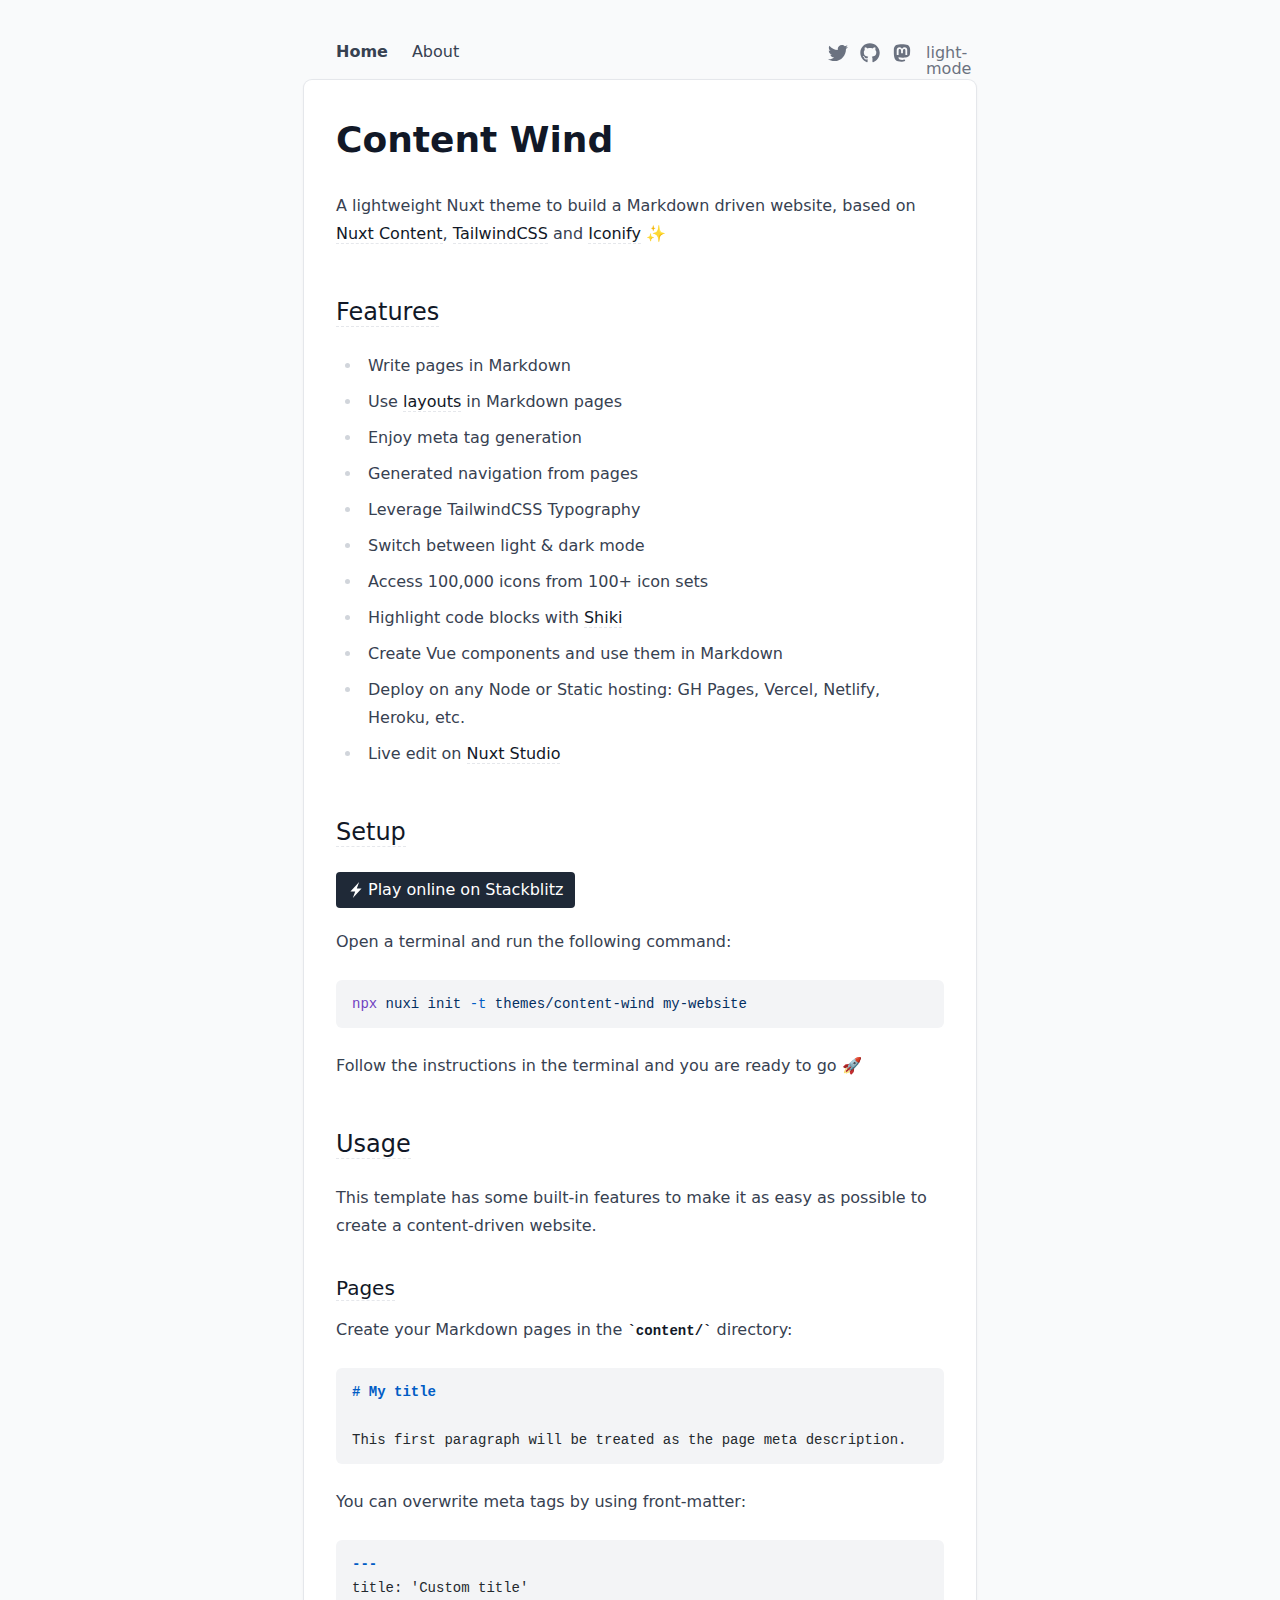
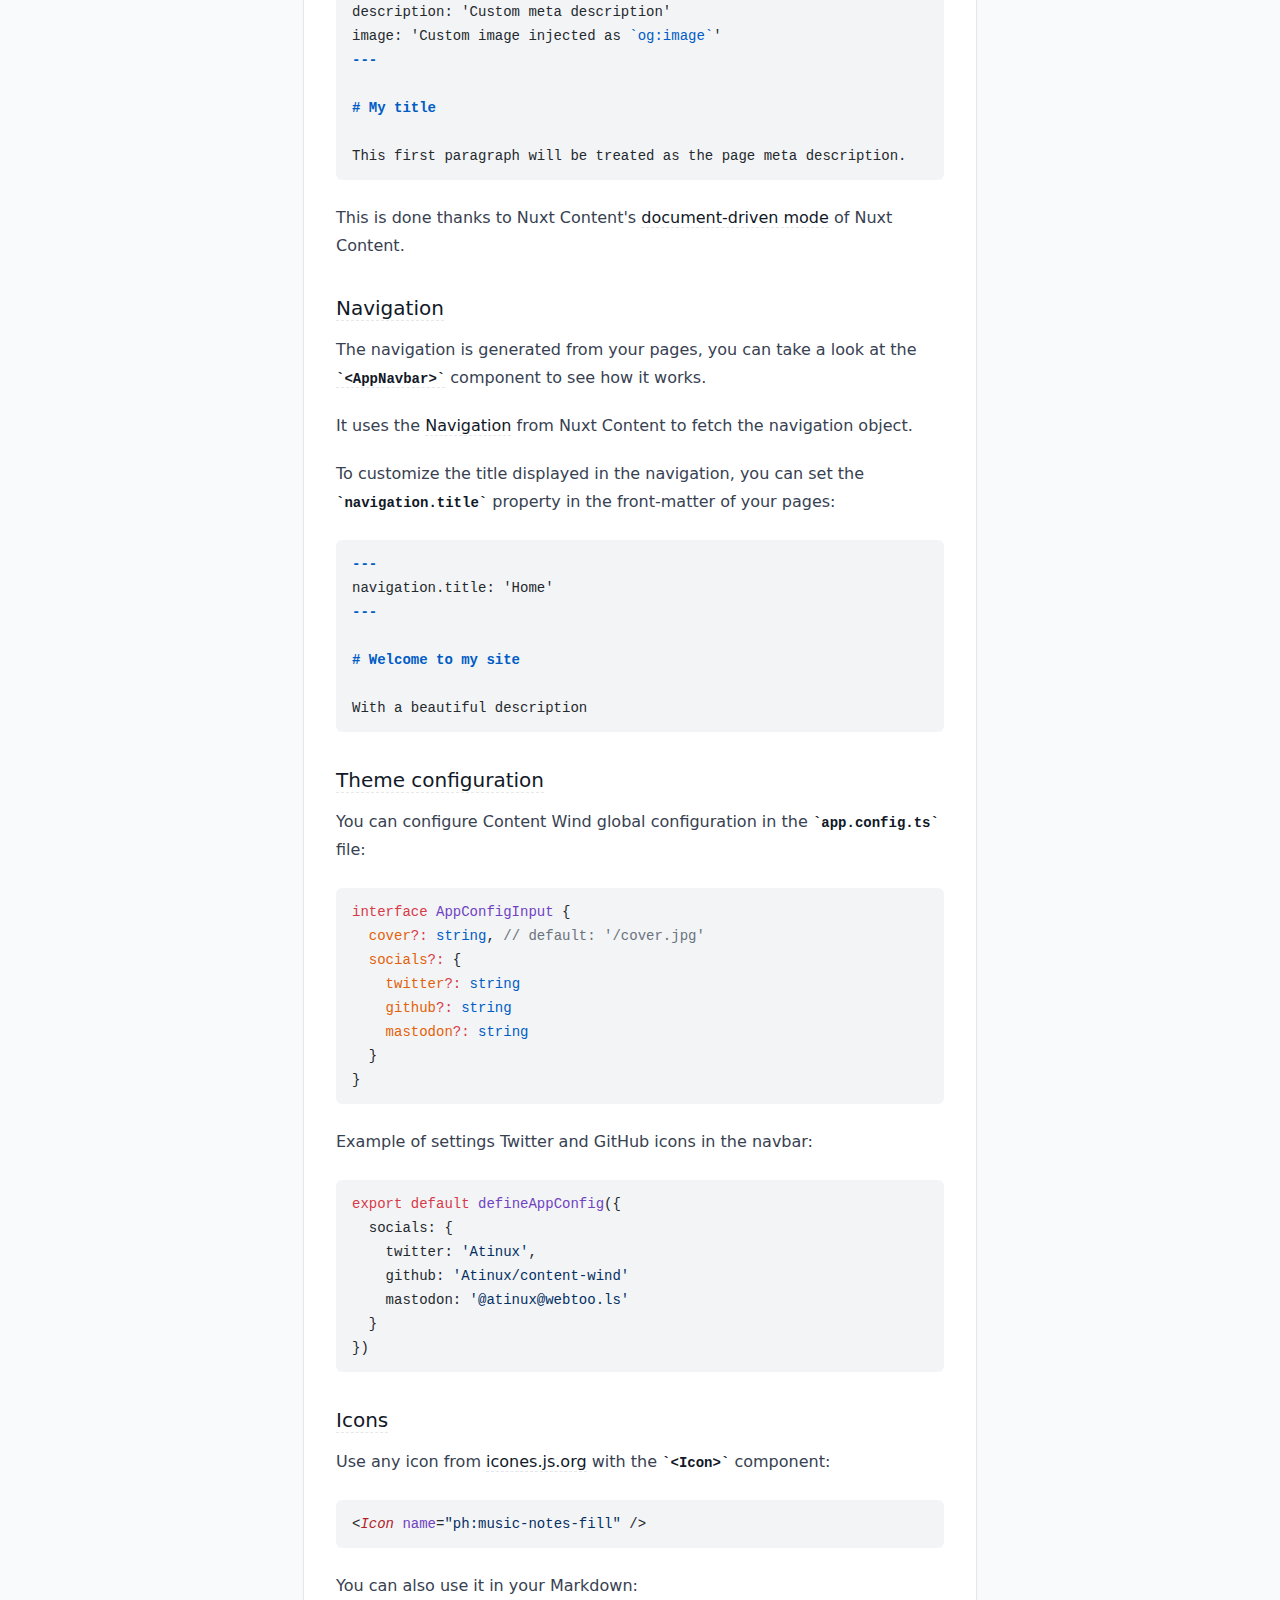
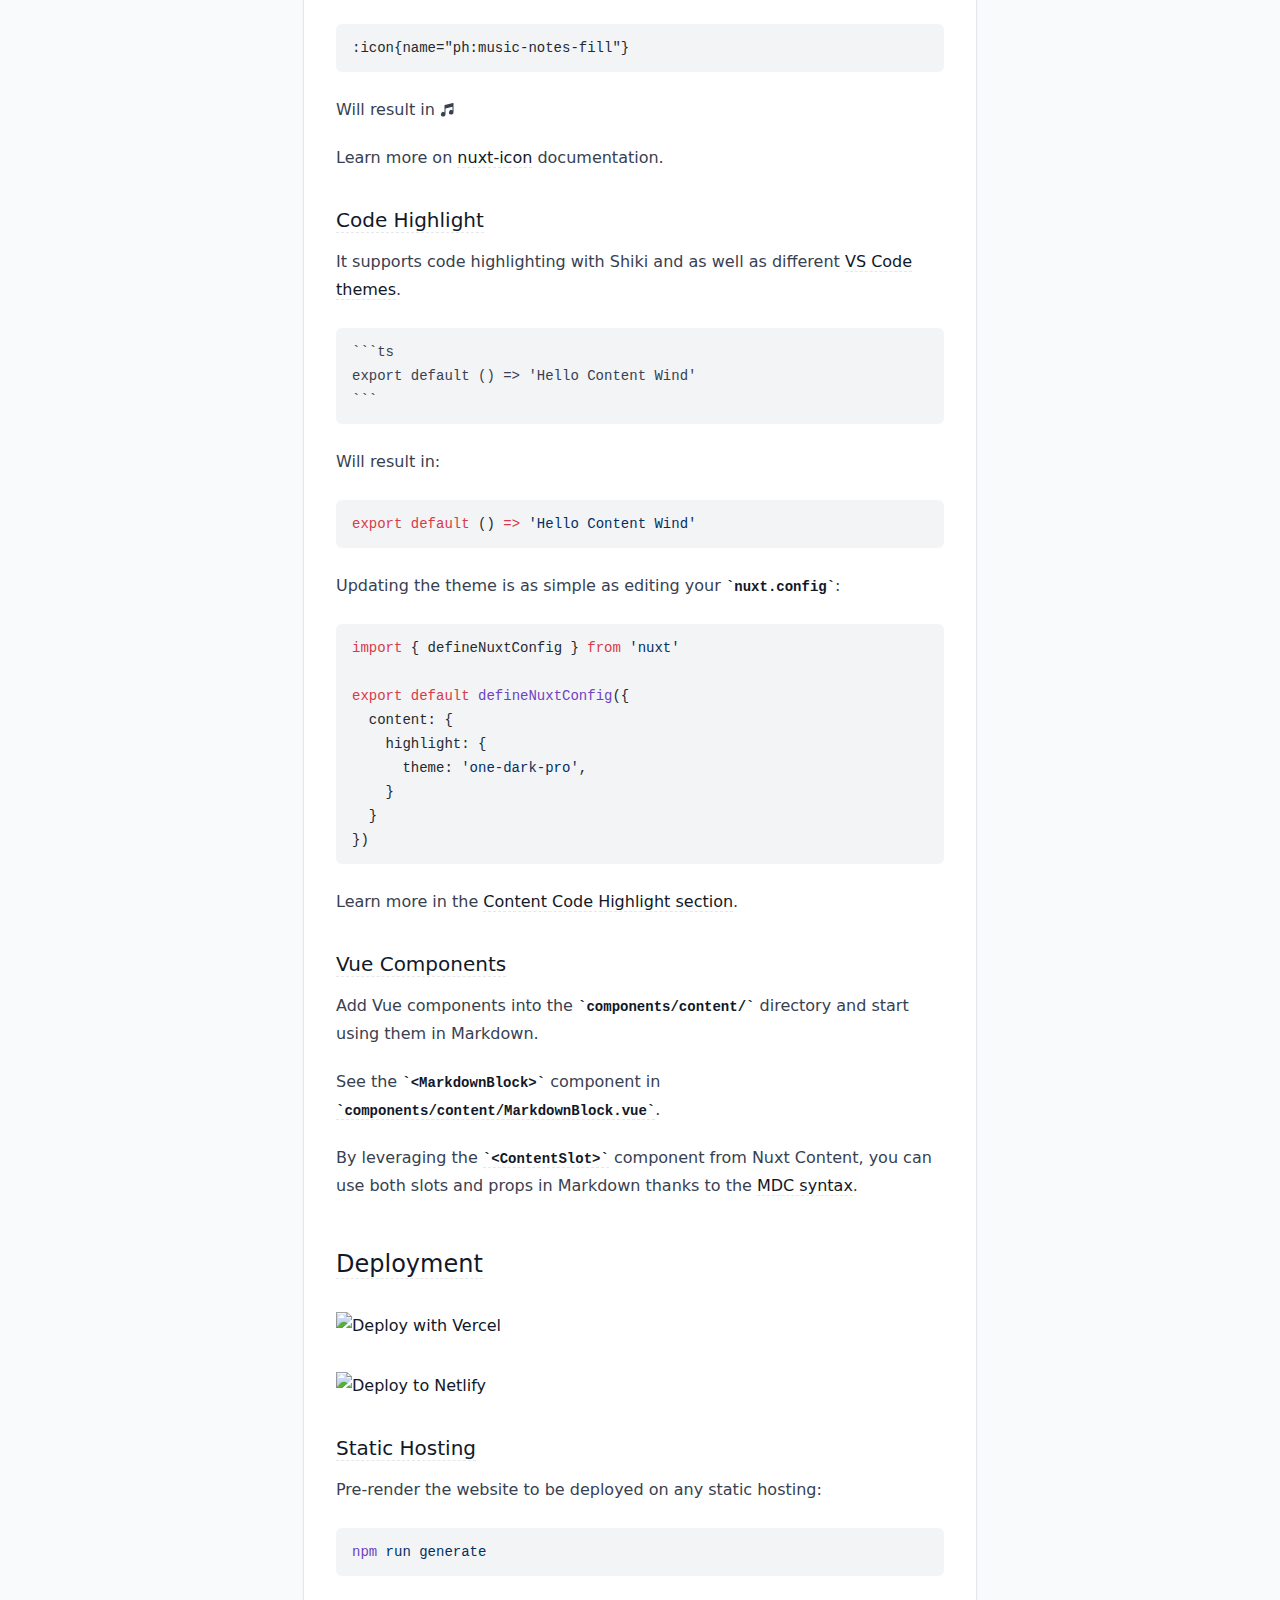
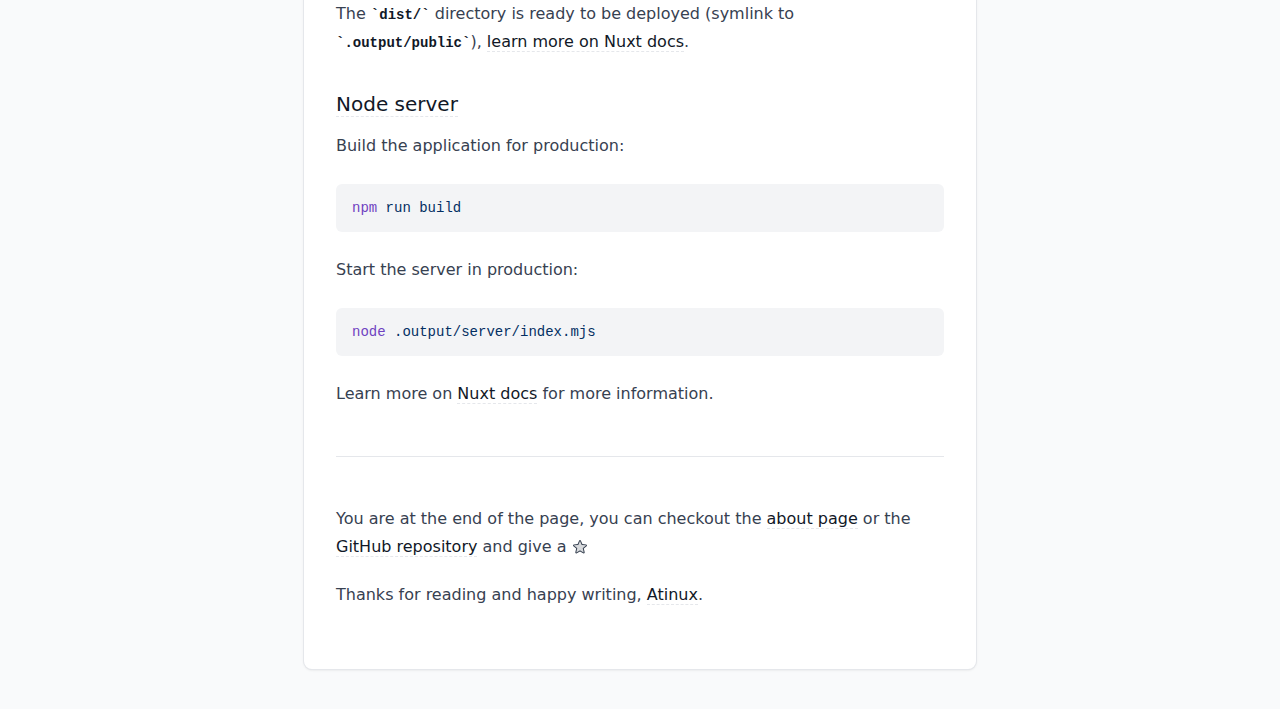
==== index.html @ 0396963d "Deploying to gh-pages from @ mdespeuilles/content-wind@97331163f8f59f15bde31a04d5a60c90ab863f67 🚀" ====
<!DOCTYPE html><html  lang="en" data-capo=""><head><meta charset="utf-8">
<meta name="viewport" content="width=device-width, initial-scale=1">
<title>Content Wind</title>
<style>*,::backdrop,:after,:before{--tw-border-spacing-x:0;--tw-border-spacing-y:0;--tw-translate-x:0;--tw-translate-y:0;--tw-rotate:0;--tw-skew-x:0;--tw-skew-y:0;--tw-scale-x:1;--tw-scale-y:1;--tw-pan-x: ;--tw-pan-y: ;--tw-pinch-zoom: ;--tw-scroll-snap-strictness:proximity;--tw-gradient-from-position: ;--tw-gradient-via-position: ;--tw-gradient-to-position: ;--tw-ordinal: ;--tw-slashed-zero: ;--tw-numeric-figure: ;--tw-numeric-spacing: ;--tw-numeric-fraction: ;--tw-ring-inset: ;--tw-ring-offset-width:0px;--tw-ring-offset-color:#fff;--tw-ring-color:#3b82f680;--tw-ring-offset-shadow:0 0 #0000;--tw-ring-shadow:0 0 #0000;--tw-shadow:0 0 #0000;--tw-shadow-colored:0 0 #0000;--tw-blur: ;--tw-brightness: ;--tw-contrast: ;--tw-grayscale: ;--tw-hue-rotate: ;--tw-invert: ;--tw-saturate: ;--tw-sepia: ;--tw-drop-shadow: ;--tw-backdrop-blur: ;--tw-backdrop-brightness: ;--tw-backdrop-contrast: ;--tw-backdrop-grayscale: ;--tw-backdrop-hue-rotate: ;--tw-backdrop-invert: ;--tw-backdrop-opacity: ;--tw-backdrop-saturate: ;--tw-backdrop-sepia: ;--tw-contain-size: ;--tw-contain-layout: ;--tw-contain-paint: ;--tw-contain-style: }/*! tailwindcss v3.4.13 | MIT License | https://tailwindcss.com*/*,:after,:before{border:0 solid #e5e7eb;box-sizing:border-box}:after,:before{--tw-content:""}:host,html{line-height:1.5;-webkit-text-size-adjust:100%;font-family:ui-sans-serif,system-ui,sans-serif,Apple Color Emoji,Segoe UI Emoji,Segoe UI Symbol,Noto Color Emoji;font-feature-settings:normal;font-variation-settings:normal;tab-size:4;-webkit-tap-highlight-color:transparent}body{line-height:inherit;margin:0}hr{border-top-width:1px;color:inherit;height:0}abbr:where([title]){-webkit-text-decoration:underline dotted;text-decoration:underline dotted}h1,h2,h3,h4,h5,h6{font-size:inherit;font-weight:inherit}a{color:inherit;text-decoration:inherit}b,strong{font-weight:bolder}code,kbd,pre,samp{font-family:ui-monospace,SFMono-Regular,Menlo,Monaco,Consolas,Liberation Mono,Courier New,monospace;font-feature-settings:normal;font-size:1em;font-variation-settings:normal}small{font-size:80%}sub,sup{font-size:75%;line-height:0;position:relative;vertical-align:initial}sub{bottom:-.25em}sup{top:-.5em}table{border-collapse:collapse;border-color:inherit;text-indent:0}button,input,optgroup,select,textarea{color:inherit;font-family:inherit;font-feature-settings:inherit;font-size:100%;font-variation-settings:inherit;font-weight:inherit;letter-spacing:inherit;line-height:inherit;margin:0;padding:0}button,select{text-transform:none}button,input:where([type=button]),input:where([type=reset]),input:where([type=submit]){-webkit-appearance:button;background-color:initial;background-image:none}:-moz-focusring{outline:auto}:-moz-ui-invalid{box-shadow:none}progress{vertical-align:initial}::-webkit-inner-spin-button,::-webkit-outer-spin-button{height:auto}[type=search]{-webkit-appearance:textfield;outline-offset:-2px}::-webkit-search-decoration{-webkit-appearance:none}::-webkit-file-upload-button{-webkit-appearance:button;font:inherit}summary{display:list-item}blockquote,dd,dl,figure,h1,h2,h3,h4,h5,h6,hr,p,pre{margin:0}fieldset{margin:0}fieldset,legend{padding:0}menu,ol,ul{list-style:none;margin:0;padding:0}dialog{padding:0}textarea{resize:vertical}input::placeholder,textarea::placeholder{color:#9ca3af;opacity:1}[role=button],button{cursor:pointer}:disabled{cursor:default}audio,canvas,embed,iframe,img,object,svg,video{display:block;vertical-align:middle}img,video{height:auto;max-width:100%}[hidden]{display:none}.prose{color:var(--tw-prose-body);max-width:65ch}.prose :where(p):not(:where([class~=not-prose],[class~=not-prose] *)){margin-bottom:1.25em;margin-top:1.25em}.prose :where([class~=lead]):not(:where([class~=not-prose],[class~=not-prose] *)){color:var(--tw-prose-lead);font-size:1.25em;line-height:1.6;margin-bottom:1.2em;margin-top:1.2em}.prose :where(a):not(:where([class~=not-prose],[class~=not-prose] *)){color:var(--tw-prose-links);font-weight:500;text-decoration:underline}.prose :where(strong):not(:where([class~=not-prose],[class~=not-prose] *)){color:var(--tw-prose-bold);font-weight:600}.prose :where(a strong):not(:where([class~=not-prose],[class~=not-prose] *)){color:inherit}.prose :where(blockquote strong):not(:where([class~=not-prose],[class~=not-prose] *)){color:inherit}.prose :where(thead th strong):not(:where([class~=not-prose],[class~=not-prose] *)){color:inherit}.prose :where(ol):not(:where([class~=not-prose],[class~=not-prose] *)){list-style-type:decimal;margin-bottom:1.25em;margin-top:1.25em;padding-inline-start:1.625em}.prose :where(ol[type=A]):not(:where([class~=not-prose],[class~=not-prose] *)){list-style-type:upper-alpha}.prose :where(ol[type=a]):not(:where([class~=not-prose],[class~=not-prose] *)){list-style-type:lower-alpha}.prose :where(ol[type=A s]):not(:where([class~=not-prose],[class~=not-prose] *)){list-style-type:upper-alpha}.prose :where(ol[type=a s]):not(:where([class~=not-prose],[class~=not-prose] *)){list-style-type:lower-alpha}.prose :where(ol[type=I]):not(:where([class~=not-prose],[class~=not-prose] *)){list-style-type:upper-roman}.prose :where(ol[type=i]):not(:where([class~=not-prose],[class~=not-prose] *)){list-style-type:lower-roman}.prose :where(ol[type=I s]):not(:where([class~=not-prose],[class~=not-prose] *)){list-style-type:upper-roman}.prose :where(ol[type=i s]):not(:where([class~=not-prose],[class~=not-prose] *)){list-style-type:lower-roman}.prose :where(ol[type="1"]):not(:where([class~=not-prose],[class~=not-prose] *)){list-style-type:decimal}.prose :where(ul):not(:where([class~=not-prose],[class~=not-prose] *)){list-style-type:disc;margin-bottom:1.25em;margin-top:1.25em;padding-inline-start:1.625em}.prose :where(ol>li):not(:where([class~=not-prose],[class~=not-prose] *))::marker{color:var(--tw-prose-counters);font-weight:400}.prose :where(ul>li):not(:where([class~=not-prose],[class~=not-prose] *))::marker{color:var(--tw-prose-bullets)}.prose :where(dt):not(:where([class~=not-prose],[class~=not-prose] *)){color:var(--tw-prose-headings);font-weight:600;margin-top:1.25em}.prose :where(hr):not(:where([class~=not-prose],[class~=not-prose] *)){border-color:var(--tw-prose-hr);border-top-width:1px;margin-bottom:3em;margin-top:3em}.prose :where(blockquote):not(:where([class~=not-prose],[class~=not-prose] *)){border-inline-start-color:var(--tw-prose-quote-borders);border-inline-start-width:.25rem;color:var(--tw-prose-quotes);font-style:italic;font-weight:500;margin-bottom:1.6em;margin-top:1.6em;padding-inline-start:1em;quotes:"\201C""\201D""\2018""\2019"}.prose :where(blockquote p:first-of-type):not(:where([class~=not-prose],[class~=not-prose] *)):before{content:open-quote}.prose :where(blockquote p:last-of-type):not(:where([class~=not-prose],[class~=not-prose] *)):after{content:close-quote}.prose :where(h1):not(:where([class~=not-prose],[class~=not-prose] *)){color:var(--tw-prose-headings);font-size:2.25em;font-weight:800;line-height:1.1111111;margin-bottom:.8888889em;margin-top:0}.prose :where(h1 strong):not(:where([class~=not-prose],[class~=not-prose] *)){color:inherit;font-weight:900}.prose :where(h2):not(:where([class~=not-prose],[class~=not-prose] *)){color:var(--tw-prose-headings);font-size:1.5em;font-weight:700;line-height:1.3333333;margin-bottom:1em;margin-top:2em}.prose :where(h2 strong):not(:where([class~=not-prose],[class~=not-prose] *)){color:inherit;font-weight:800}.prose :where(h3):not(:where([class~=not-prose],[class~=not-prose] *)){color:var(--tw-prose-headings);font-size:1.25em;font-weight:600;line-height:1.6;margin-bottom:.6em;margin-top:1.6em}.prose :where(h3 strong):not(:where([class~=not-prose],[class~=not-prose] *)){color:inherit;font-weight:700}.prose :where(h4):not(:where([class~=not-prose],[class~=not-prose] *)){color:var(--tw-prose-headings);font-weight:600;line-height:1.5;margin-bottom:.5em;margin-top:1.5em}.prose :where(h4 strong):not(:where([class~=not-prose],[class~=not-prose] *)){color:inherit;font-weight:700}.prose :where(img):not(:where([class~=not-prose],[class~=not-prose] *)){margin-bottom:2em;margin-top:2em}.prose :where(picture):not(:where([class~=not-prose],[class~=not-prose] *)){display:block;margin-bottom:2em;margin-top:2em}.prose :where(video):not(:where([class~=not-prose],[class~=not-prose] *)){margin-bottom:2em;margin-top:2em}.prose :where(kbd):not(:where([class~=not-prose],[class~=not-prose] *)){border-radius:.3125rem;box-shadow:0 0 0 1px rgb(var(--tw-prose-kbd-shadows)/10%),0 3px 0 rgb(var(--tw-prose-kbd-shadows)/10%);color:var(--tw-prose-kbd);font-family:inherit;font-size:.875em;font-weight:500;padding-inline-end:.375em;padding-bottom:.1875em;padding-top:.1875em;padding-inline-start:.375em}.prose :where(code):not(:where([class~=not-prose],[class~=not-prose] *)){color:var(--tw-prose-code);font-size:.875em;font-weight:600}.prose :where(code):not(:where([class~=not-prose],[class~=not-prose] *)):before{content:"`"}.prose :where(code):not(:where([class~=not-prose],[class~=not-prose] *)):after{content:"`"}.prose :where(a code):not(:where([class~=not-prose],[class~=not-prose] *)){color:inherit}.prose :where(h1 code):not(:where([class~=not-prose],[class~=not-prose] *)){color:inherit}.prose :where(h2 code):not(:where([class~=not-prose],[class~=not-prose] *)){color:inherit;font-size:.875em}.prose :where(h3 code):not(:where([class~=not-prose],[class~=not-prose] *)){color:inherit;font-size:.9em}.prose :where(h4 code):not(:where([class~=not-prose],[class~=not-prose] *)){color:inherit}.prose :where(blockquote code):not(:where([class~=not-prose],[class~=not-prose] *)){color:inherit}.prose :where(thead th code):not(:where([class~=not-prose],[class~=not-prose] *)){color:inherit}.prose :where(pre):not(:where([class~=not-prose],[class~=not-prose] *)){background-color:var(--tw-prose-pre-bg);border-radius:.375rem;color:var(--tw-prose-pre-code);font-size:.875em;font-weight:400;line-height:1.7142857;margin-bottom:1.7142857em;margin-top:1.7142857em;overflow-x:auto;padding-inline-end:1.1428571em;padding-bottom:.8571429em;padding-top:.8571429em;padding-inline-start:1.1428571em}.prose :where(pre code):not(:where([class~=not-prose],[class~=not-prose] *)){background-color:initial;border-radius:0;border-width:0;color:inherit;font-family:inherit;font-size:inherit;font-weight:inherit;line-height:inherit;padding:0}.prose :where(pre code):not(:where([class~=not-prose],[class~=not-prose] *)):before{content:none}.prose :where(pre code):not(:where([class~=not-prose],[class~=not-prose] *)):after{content:none}.prose :where(table):not(:where([class~=not-prose],[class~=not-prose] *)){font-size:.875em;line-height:1.7142857;margin-bottom:2em;margin-top:2em;table-layout:auto;width:100%}.prose :where(thead):not(:where([class~=not-prose],[class~=not-prose] *)){border-bottom-color:var(--tw-prose-th-borders);border-bottom-width:1px}.prose :where(thead th):not(:where([class~=not-prose],[class~=not-prose] *)){color:var(--tw-prose-headings);font-weight:600;padding-inline-end:.5714286em;padding-bottom:.5714286em;padding-inline-start:.5714286em;vertical-align:bottom}.prose :where(tbody tr):not(:where([class~=not-prose],[class~=not-prose] *)){border-bottom-color:var(--tw-prose-td-borders);border-bottom-width:1px}.prose :where(tbody tr:last-child):not(:where([class~=not-prose],[class~=not-prose] *)){border-bottom-width:0}.prose :where(tbody td):not(:where([class~=not-prose],[class~=not-prose] *)){vertical-align:initial}.prose :where(tfoot):not(:where([class~=not-prose],[class~=not-prose] *)){border-top-color:var(--tw-prose-th-borders);border-top-width:1px}.prose :where(tfoot td):not(:where([class~=not-prose],[class~=not-prose] *)){vertical-align:top}.prose :where(th,td):not(:where([class~=not-prose],[class~=not-prose] *)){text-align:start}.prose :where(figure>*):not(:where([class~=not-prose],[class~=not-prose] *)){margin-bottom:0;margin-top:0}.prose :where(figcaption):not(:where([class~=not-prose],[class~=not-prose] *)){color:var(--tw-prose-captions);font-size:.875em;line-height:1.4285714;margin-top:.8571429em}.prose{--tw-prose-body:#374151;--tw-prose-headings:#111827;--tw-prose-lead:#4b5563;--tw-prose-links:#111827;--tw-prose-bold:#111827;--tw-prose-counters:#6b7280;--tw-prose-bullets:#d1d5db;--tw-prose-hr:#e5e7eb;--tw-prose-quotes:#111827;--tw-prose-quote-borders:#e5e7eb;--tw-prose-captions:#6b7280;--tw-prose-kbd:#111827;--tw-prose-kbd-shadows:17 24 39;--tw-prose-code:#111827;--tw-prose-pre-code:#e5e7eb;--tw-prose-pre-bg:#1f2937;--tw-prose-th-borders:#d1d5db;--tw-prose-td-borders:#e5e7eb;--tw-prose-invert-body:#d1d5db;--tw-prose-invert-headings:#fff;--tw-prose-invert-lead:#9ca3af;--tw-prose-invert-links:#fff;--tw-prose-invert-bold:#fff;--tw-prose-invert-counters:#9ca3af;--tw-prose-invert-bullets:#4b5563;--tw-prose-invert-hr:#374151;--tw-prose-invert-quotes:#f3f4f6;--tw-prose-invert-quote-borders:#374151;--tw-prose-invert-captions:#9ca3af;--tw-prose-invert-kbd:#fff;--tw-prose-invert-kbd-shadows:255 255 255;--tw-prose-invert-code:#fff;--tw-prose-invert-pre-code:#d1d5db;--tw-prose-invert-pre-bg:#00000080;--tw-prose-invert-th-borders:#4b5563;--tw-prose-invert-td-borders:#374151;font-size:1rem;line-height:1.75}.prose :where(picture>img):not(:where([class~=not-prose],[class~=not-prose] *)){margin-bottom:0;margin-top:0}.prose :where(li):not(:where([class~=not-prose],[class~=not-prose] *)){margin-bottom:.5em;margin-top:.5em}.prose :where(ol>li):not(:where([class~=not-prose],[class~=not-prose] *)){padding-inline-start:.375em}.prose :where(ul>li):not(:where([class~=not-prose],[class~=not-prose] *)){padding-inline-start:.375em}.prose :where(.prose>ul>li p):not(:where([class~=not-prose],[class~=not-prose] *)){margin-bottom:.75em;margin-top:.75em}.prose :where(.prose>ul>li>p:first-child):not(:where([class~=not-prose],[class~=not-prose] *)){margin-top:1.25em}.prose :where(.prose>ul>li>p:last-child):not(:where([class~=not-prose],[class~=not-prose] *)){margin-bottom:1.25em}.prose :where(.prose>ol>li>p:first-child):not(:where([class~=not-prose],[class~=not-prose] *)){margin-top:1.25em}.prose :where(.prose>ol>li>p:last-child):not(:where([class~=not-prose],[class~=not-prose] *)){margin-bottom:1.25em}.prose :where(ul ul,ul ol,ol ul,ol ol):not(:where([class~=not-prose],[class~=not-prose] *)){margin-bottom:.75em;margin-top:.75em}.prose :where(dl):not(:where([class~=not-prose],[class~=not-prose] *)){margin-bottom:1.25em;margin-top:1.25em}.prose :where(dd):not(:where([class~=not-prose],[class~=not-prose] *)){margin-top:.5em;padding-inline-start:1.625em}.prose :where(hr+*):not(:where([class~=not-prose],[class~=not-prose] *)){margin-top:0}.prose :where(h2+*):not(:where([class~=not-prose],[class~=not-prose] *)){margin-top:0}.prose :where(h3+*):not(:where([class~=not-prose],[class~=not-prose] *)){margin-top:0}.prose :where(h4+*):not(:where([class~=not-prose],[class~=not-prose] *)){margin-top:0}.prose :where(thead th:first-child):not(:where([class~=not-prose],[class~=not-prose] *)){padding-inline-start:0}.prose :where(thead th:last-child):not(:where([class~=not-prose],[class~=not-prose] *)){padding-inline-end:0}.prose :where(tbody td,tfoot td):not(:where([class~=not-prose],[class~=not-prose] *)){padding-inline-end:.5714286em;padding-bottom:.5714286em;padding-top:.5714286em;padding-inline-start:.5714286em}.prose :where(tbody td:first-child,tfoot td:first-child):not(:where([class~=not-prose],[class~=not-prose] *)){padding-inline-start:0}.prose :where(tbody td:last-child,tfoot td:last-child):not(:where([class~=not-prose],[class~=not-prose] *)){padding-inline-end:0}.prose :where(figure):not(:where([class~=not-prose],[class~=not-prose] *)){margin-bottom:2em;margin-top:2em}.prose :where(.prose>:first-child):not(:where([class~=not-prose],[class~=not-prose] *)){margin-top:0}.prose :where(.prose>:last-child):not(:where([class~=not-prose],[class~=not-prose] *)){margin-bottom:0}.sr-only{height:1px;margin:-1px;overflow:hidden;padding:0;position:absolute;width:1px;clip:rect(0,0,0,0);border-width:0;white-space:nowrap}.static{position:static}.m-auto{margin:auto}.mx-auto{margin-left:auto;margin-right:auto}.mr-6{margin-right:1.5rem}.block{display:block}.inline-block{display:inline-block}.flex{display:flex}.inline-flex{display:inline-flex}.h-4{height:1rem}.h-5{height:1.25rem}.w-4{width:1rem}.w-5{width:1.25rem}.max-w-2xl{max-width:42rem}.max-w-full{max-width:100%}.max-w-none{max-width:none}.items-center{align-items:center}.justify-between{justify-content:space-between}.gap-1{gap:.25rem}.space-x-3>:not([hidden])~:not([hidden]){--tw-space-x-reverse:0;margin-left:calc(.75rem*(1 - var(--tw-space-x-reverse)));margin-right:calc(.75rem*var(--tw-space-x-reverse))}.overflow-x-auto{overflow-x:auto}.rounded{border-radius:.25rem}.bg-gray-50{--tw-bg-opacity:1;background-color:rgb(249 250 251/var(--tw-bg-opacity))}.bg-gray-800{--tw-bg-opacity:1;background-color:rgb(31 41 55/var(--tw-bg-opacity))}.bg-white{--tw-bg-opacity:1;background-color:rgb(255 255 255/var(--tw-bg-opacity))}.px-3{padding-left:.75rem;padding-right:.75rem}.px-4{padding-left:1rem;padding-right:1rem}.py-1{padding-bottom:.25rem;padding-top:.25rem}.py-10{padding-bottom:2.5rem;padding-top:2.5rem}.py-4{padding-bottom:1rem;padding-top:1rem}.text-2xl{font-size:1.5rem;line-height:2rem}.font-bold{font-weight:700}.text-black{--tw-text-opacity:1;color:rgb(0 0 0/var(--tw-text-opacity))}.text-gray-500{--tw-text-opacity:1;color:rgb(107 114 128/var(--tw-text-opacity))}.text-gray-700{--tw-text-opacity:1;color:rgb(55 65 81/var(--tw-text-opacity))}.text-white{--tw-text-opacity:1;color:rgb(255 255 255/var(--tw-text-opacity))}.no-underline{text-decoration-line:none}.ring-1{--tw-ring-offset-shadow:var(--tw-ring-inset) 0 0 0 var(--tw-ring-offset-width) var(--tw-ring-offset-color);--tw-ring-shadow:var(--tw-ring-inset) 0 0 0 calc(1px + var(--tw-ring-offset-width)) var(--tw-ring-color);box-shadow:var(--tw-ring-offset-shadow),var(--tw-ring-shadow),var(--tw-shadow,0 0 #0000)}.ring-gray-200{--tw-ring-opacity:1;--tw-ring-color:rgb(229 231 235/var(--tw-ring-opacity))}.transition{transition-duration:.15s;transition-property:color,background-color,border-color,text-decoration-color,fill,stroke,opacity,box-shadow,transform,filter,-webkit-backdrop-filter;transition-property:color,background-color,border-color,text-decoration-color,fill,stroke,opacity,box-shadow,transform,filter,backdrop-filter;transition-property:color,background-color,border-color,text-decoration-color,fill,stroke,opacity,box-shadow,transform,filter,backdrop-filter,-webkit-backdrop-filter;transition-timing-function:cubic-bezier(.4,0,.2,1)}.dark\:prose-invert:is(.dark *){--tw-prose-body:var(--tw-prose-invert-body);--tw-prose-headings:var(--tw-prose-invert-headings);--tw-prose-lead:var(--tw-prose-invert-lead);--tw-prose-links:var(--tw-prose-invert-links);--tw-prose-bold:var(--tw-prose-invert-bold);--tw-prose-counters:var(--tw-prose-invert-counters);--tw-prose-bullets:var(--tw-prose-invert-bullets);--tw-prose-hr:var(--tw-prose-invert-hr);--tw-prose-quotes:var(--tw-prose-invert-quotes);--tw-prose-quote-borders:var(--tw-prose-invert-quote-borders);--tw-prose-captions:var(--tw-prose-invert-captions);--tw-prose-kbd:var(--tw-prose-invert-kbd);--tw-prose-kbd-shadows:var(--tw-prose-invert-kbd-shadows);--tw-prose-code:var(--tw-prose-invert-code);--tw-prose-pre-code:var(--tw-prose-invert-pre-code);--tw-prose-pre-bg:var(--tw-prose-invert-pre-bg);--tw-prose-th-borders:var(--tw-prose-invert-th-borders);--tw-prose-td-borders:var(--tw-prose-invert-td-borders)}.hover\:text-gray-700:hover{--tw-text-opacity:1;color:rgb(55 65 81/var(--tw-text-opacity))}.prose-a\:border-b :is(:where(a):not(:where([class~=not-prose],[class~=not-prose] *))){border-bottom-width:1px}.prose-a\:border-dashed :is(:where(a):not(:where([class~=not-prose],[class~=not-prose] *))){border-style:dashed}.prose-a\:font-normal :is(:where(a):not(:where([class~=not-prose],[class~=not-prose] *))){font-weight:400}.prose-a\:no-underline :is(:where(a):not(:where([class~=not-prose],[class~=not-prose] *))){text-decoration-line:none}.hover\:prose-a\:border-solid :is(:where(a):not(:where([class~=not-prose],[class~=not-prose] *))):hover{border-style:solid}.hover\:prose-a\:border-primary-400 :is(:where(a):not(:where([class~=not-prose],[class~=not-prose] *))):hover{--tw-border-opacity:1;border-color:rgb(52 211 153/var(--tw-border-opacity))}.hover\:prose-a\:text-primary-400 :is(:where(a):not(:where([class~=not-prose],[class~=not-prose] *))):hover{--tw-text-opacity:1;color:rgb(52 211 153/var(--tw-text-opacity))}.prose-pre\:bg-gray-100 :is(:where(pre):not(:where([class~=not-prose],[class~=not-prose] *))){--tw-bg-opacity:1;background-color:rgb(243 244 246/var(--tw-bg-opacity))}.dark\:bg-gray-200:is(.dark *){--tw-bg-opacity:1;background-color:rgb(229 231 235/var(--tw-bg-opacity))}.dark\:bg-gray-800:is(.dark *){--tw-bg-opacity:1;background-color:rgb(31 41 55/var(--tw-bg-opacity))}.dark\:bg-gray-900:is(.dark *){--tw-bg-opacity:1;background-color:rgb(17 24 39/var(--tw-bg-opacity))}.dark\:text-gray-100:is(.dark *){--tw-text-opacity:1;color:rgb(243 244 246/var(--tw-text-opacity))}.dark\:text-gray-200:is(.dark *){--tw-text-opacity:1;color:rgb(229 231 235/var(--tw-text-opacity))}.dark\:text-gray-300:is(.dark *){--tw-text-opacity:1;color:rgb(209 213 219/var(--tw-text-opacity))}.dark\:text-gray-950:is(.dark *){--tw-text-opacity:1;color:rgb(3 7 18/var(--tw-text-opacity))}.dark\:ring-gray-700:is(.dark *){--tw-ring-opacity:1;--tw-ring-color:rgb(55 65 81/var(--tw-ring-opacity))}.dark\:hover\:text-gray-300:hover:is(.dark *){--tw-text-opacity:1;color:rgb(209 213 219/var(--tw-text-opacity))}.dark\:prose-pre\:bg-gray-900 :is(:where(pre):not(:where([class~=not-prose],[class~=not-prose] *))):is(.dark *){--tw-bg-opacity:1;background-color:rgb(17 24 39/var(--tw-bg-opacity))}@media (min-width:640px){.sm\:rounded{border-radius:.25rem}.sm\:rounded-lg{border-radius:.5rem}.sm\:px-8{padding-left:2rem;padding-right:2rem}.sm\:pb-10{padding-bottom:2.5rem}.sm\:pt-6{padding-top:1.5rem}.sm\:shadow{--tw-shadow:0 1px 3px 0 #0000001a,0 1px 2px -1px #0000001a;--tw-shadow-colored:0 1px 3px 0 var(--tw-shadow-color),0 1px 2px -1px var(--tw-shadow-color);box-shadow:var(--tw-ring-offset-shadow,0 0 #0000),var(--tw-ring-shadow,0 0 #0000),var(--tw-shadow)}}</style>
<style>.icon[data-v-ae8a6df1]{display:inline-block;vertical-align:middle}</style>
<style>body{--tw-bg-opacity:1;background-color:rgb(249 250 251/var(--tw-bg-opacity));--tw-text-opacity:1;color:rgb(0 0 0/var(--tw-text-opacity))}body:is(.dark *){--tw-bg-opacity:1;background-color:rgb(17 24 39/var(--tw-bg-opacity));--tw-text-opacity:1;color:rgb(255 255 255/var(--tw-text-opacity))}</style>
<style>pre code .line{display:block;min-height:1rem}</style>
<link rel="stylesheet" href="/_nuxt/entry.qt9uJBWZ.css">
<link rel="stylesheet" href="/_nuxt/ProsePre.CchFRBtv.css">
<link rel="preload" as="fetch" crossorigin="anonymous" href="/_payload.json?b69aafcd-5cda-43db-8b2d-f9977aa5bf06">
<link rel="modulepreload" as="script" crossorigin href="/_nuxt/CfnA1jbi.js">
<link rel="modulepreload" as="script" crossorigin href="/_nuxt/jNJah_M2.js">
<link rel="modulepreload" as="script" crossorigin href="/_nuxt/DJH2ahEj.js">
<link rel="modulepreload" as="script" crossorigin href="/_nuxt/C7JY1ypQ.js">
<link rel="modulepreload" as="script" crossorigin href="/_nuxt/BnaILxBE.js">
<link rel="modulepreload" as="script" crossorigin href="/_nuxt/Dnd51l0P.js">
<link rel="modulepreload" as="script" crossorigin href="/_nuxt/BgVbxZKN.js">
<link rel="modulepreload" as="script" crossorigin href="/_nuxt/DvZijX5Z.js">
<link rel="modulepreload" as="script" crossorigin href="/_nuxt/BQQwkIA0.js">
<link rel="modulepreload" as="script" crossorigin href="/_nuxt/CQ5DhTZP.js">
<link rel="modulepreload" as="script" crossorigin href="/_nuxt/16aL3sOz.js">
<link rel="modulepreload" as="script" crossorigin href="/_nuxt/BU5d-OL9.js">
<link rel="modulepreload" as="script" crossorigin href="/_nuxt/CDUYUaHj.js">
<link rel="modulepreload" as="script" crossorigin href="/_nuxt/Bj21E2DC.js">
<link rel="modulepreload" as="script" crossorigin href="/_nuxt/DlhYNOv6.js">
<link rel="modulepreload" as="script" crossorigin href="/_nuxt/BSlN7Sqq.js">
<link rel="modulepreload" as="script" crossorigin href="/_nuxt/BBttd0QP.js">
<link rel="modulepreload" as="script" crossorigin href="/_nuxt/Dmf47CZt.js">
<link rel="modulepreload" as="script" crossorigin href="/_nuxt/fd9xvAl-.js">
<link rel="modulepreload" as="script" crossorigin href="/_nuxt/CIQypT2h.js">
<link rel="modulepreload" as="script" crossorigin href="/_nuxt/B0wDJLnl.js">
<link rel="modulepreload" as="script" crossorigin href="/_nuxt/CLJsdtcQ.js">
<link rel="modulepreload" as="script" crossorigin href="/_nuxt/BPHzJOrx.js">
<link rel="modulepreload" as="script" crossorigin href="/_nuxt/CahgBvFw.js">
<link rel="modulepreload" as="script" crossorigin href="/_nuxt/aXoPBwbm.js">
<link rel="modulepreload" as="script" crossorigin href="/_nuxt/DHnGLq6h.js">
<link rel="prefetch" as="script" crossorigin href="/_nuxt/CruhXoCt.js">
<link rel="prefetch" as="script" crossorigin href="/_nuxt/D-I8Jrj7.js">
<link rel="prefetch" as="style" crossorigin href="/_nuxt/useStudio.Cv9UTnZa.css">
<link rel="prefetch" as="script" crossorigin href="/_nuxt/DNeA7ULY.js">
<link rel="prefetch" as="script" crossorigin href="/_nuxt/qEkRAQXa.js">
<link rel="prefetch" as="script" crossorigin href="/_nuxt/Bk8YLrDI.js">
<meta content="/cover.jpg" property="og:image">
<meta name="twitter:card" content="summary_large_image">
<meta property="og:title" content="Content Wind">
<meta name="description" content="A lightweight Nuxt theme to build a Markdown driven website, based on Nuxt Content, TailwindCSS and Iconify ✨">
<meta property="og:description" content="A lightweight Nuxt theme to build a Markdown driven website, based on Nuxt Content, TailwindCSS and Iconify ✨">
<script type="module" src="/_nuxt/CfnA1jbi.js" crossorigin></script><script>"use strict";(()=>{const t=window,e=document.documentElement,c=["dark","light"],n=getStorageValue("localStorage","nuxt-color-mode")||"system";let i=n==="system"?u():n;const r=e.getAttribute("data-color-mode-forced");r&&(i=r),l(i),t["__NUXT_COLOR_MODE__"]={preference:n,value:i,getColorScheme:u,addColorScheme:l,removeColorScheme:d};function l(o){const s=""+o+"",a="";e.classList?e.classList.add(s):e.className+=" "+s,a&&e.setAttribute("data-"+a,o)}function d(o){const s=""+o+"",a="";e.classList?e.classList.remove(s):e.className=e.className.replace(new RegExp(s,"g"),""),a&&e.removeAttribute("data-"+a)}function f(o){return t.matchMedia("(prefers-color-scheme"+o+")")}function u(){if(t.matchMedia&&f("").media!=="not all"){for(const o of c)if(f(":"+o).matches)return o}return"light"}})();function getStorageValue(t,e){switch(t){case"localStorage":return window.localStorage.getItem(e);case"sessionStorage":return window.sessionStorage.getItem(e);case"cookie":return getCookie(e);default:return null}}function getCookie(t){const c=("; "+window.document.cookie).split("; "+t+"=");if(c.length===2)return c.pop()?.split(";").shift()}</script></head><body><div id="__nuxt"><div class="sm:pt-6 sm:pb-10"><!----><!----><!----><div class="nuxt-loading-indicator" style="position:fixed;top:0;right:0;left:0;pointer-events:none;width:auto;height:3px;opacity:0;background:repeating-linear-gradient(to right,#00dc82 0%,#34cdfe 50%,#0047e1 100%);background-size:Infinity% auto;transform:scaleX(0%);transform-origin:left;transition:transform 0.1s, height 0.4s, opacity 0.4s;z-index:999999;"></div><div class="flex justify-between max-w-2xl px-4 py-4 mx-auto sm:px-8"><div class="text-gray-700 dark:text-gray-200"><!--[--><a aria-current="page" href="/" class="font-bold router-link-exact-active mr-6">Home</a><a href="/about" class="mr-6">About</a><!--]--></div><div class="space-x-3 transition text-gray-500"><a href="https://twitter.com/Atinux" title="Twitter" class="dark:text-gray-100 hover:text-gray-700 dark:hover:text-gray-300"><svg xmlns="http://www.w3.org/2000/svg" xmlns:xlink="http://www.w3.org/1999/xlink" aria-hidden="true" role="img" class="icon w-5 h-5" style="" width="1em" height="1em" viewBox="0 0 512 512" data-v-ae8a6df1><path fill="currentColor" d="M459.37 151.716c.325 4.548.325 9.097.325 13.645c0 138.72-105.583 298.558-298.558 298.558c-59.452 0-114.68-17.219-161.137-47.106c8.447.974 16.568 1.299 25.34 1.299c49.055 0 94.213-16.568 130.274-44.832c-46.132-.975-84.792-31.188-98.112-72.772c6.498.974 12.995 1.624 19.818 1.624c9.421 0 18.843-1.3 27.614-3.573c-48.081-9.747-84.143-51.98-84.143-102.985v-1.299c13.969 7.797 30.214 12.67 47.431 13.319c-28.264-18.843-46.781-51.005-46.781-87.391c0-19.492 5.197-37.36 14.294-52.954c51.655 63.675 129.3 105.258 216.365 109.807c-1.624-7.797-2.599-15.918-2.599-24.04c0-57.828 46.782-104.934 104.934-104.934c30.213 0 57.502 12.67 76.67 33.137c23.715-4.548 46.456-13.32 66.599-25.34c-7.798 24.366-24.366 44.833-46.132 57.827c21.117-2.273 41.584-8.122 60.426-16.243c-14.292 20.791-32.161 39.308-52.628 54.253"/></svg></a><a href="https://github.com/Atinux/content-wind" title="GitHub" class="dark:text-gray-100 hover:text-gray-700 dark:hover:text-gray-300"><svg xmlns="http://www.w3.org/2000/svg" xmlns:xlink="http://www.w3.org/1999/xlink" aria-hidden="true" role="img" class="icon w-5 h-5" style="" width="1em" height="1em" viewBox="0 0 496 512" data-v-ae8a6df1><path fill="currentColor" d="M165.9 397.4c0 2-2.3 3.6-5.2 3.6c-3.3.3-5.6-1.3-5.6-3.6c0-2 2.3-3.6 5.2-3.6c3-.3 5.6 1.3 5.6 3.6m-31.1-4.5c-.7 2 1.3 4.3 4.3 4.9c2.6 1 5.6 0 6.2-2s-1.3-4.3-4.3-5.2c-2.6-.7-5.5.3-6.2 2.3m44.2-1.7c-2.9.7-4.9 2.6-4.6 4.9c.3 2 2.9 3.3 5.9 2.6c2.9-.7 4.9-2.6 4.6-4.6c-.3-1.9-3-3.2-5.9-2.9M244.8 8C106.1 8 0 113.3 0 252c0 110.9 69.8 205.8 169.5 239.2c12.8 2.3 17.3-5.6 17.3-12.1c0-6.2-.3-40.4-.3-61.4c0 0-70 15-84.7-29.8c0 0-11.4-29.1-27.8-36.6c0 0-22.9-15.7 1.6-15.4c0 0 24.9 2 38.6 25.8c21.9 38.6 58.6 27.5 72.9 20.9c2.3-16 8.8-27.1 16-33.7c-55.9-6.2-112.3-14.3-112.3-110.5c0-27.5 7.6-41.3 23.6-58.9c-2.6-6.5-11.1-33.3 2.6-67.9c20.9-6.5 69 27 69 27c20-5.6 41.5-8.5 62.8-8.5s42.8 2.9 62.8 8.5c0 0 48.1-33.6 69-27c13.7 34.7 5.2 61.4 2.6 67.9c16 17.7 25.8 31.5 25.8 58.9c0 96.5-58.9 104.2-114.8 110.5c9.2 7.9 17 22.9 17 46.4c0 33.7-.3 75.4-.3 83.6c0 6.5 4.6 14.4 17.3 12.1C428.2 457.8 496 362.9 496 252C496 113.3 383.5 8 244.8 8M97.2 352.9c-1.3 1-1 3.3.7 5.2c1.6 1.6 3.9 2.3 5.2 1c1.3-1 1-3.3-.7-5.2c-1.6-1.6-3.9-2.3-5.2-1m-10.8-8.1c-.7 1.3.3 2.9 2.3 3.9c1.6 1 3.6.7 4.3-.7c.7-1.3-.3-2.9-2.3-3.9c-2-.6-3.6-.3-4.3.7m32.4 35.6c-1.6 1.3-1 4.3 1.3 6.2c2.3 2.3 5.2 2.6 6.5 1c1.3-1.3.7-4.3-1.3-6.2c-2.2-2.3-5.2-2.6-6.5-1m-11.4-14.7c-1.6 1-1.6 3.6 0 5.9s4.3 3.3 5.6 2.3c1.6-1.3 1.6-3.9 0-6.2c-1.4-2.3-4-3.3-5.6-2"/></svg></a><a href="https://elk.zone/@atinux@webtoo.ls" title="Mastodon" class="dark:text-gray-100 hover:text-gray-700 dark:hover:text-gray-300"><svg xmlns="http://www.w3.org/2000/svg" xmlns:xlink="http://www.w3.org/1999/xlink" aria-hidden="true" role="img" class="icon w-5 h-5" style="" width="1em" height="1em" viewBox="0 0 448 512" data-v-ae8a6df1><path fill="currentColor" d="M433 179.11c0-97.2-63.71-125.7-63.71-125.7c-62.52-28.7-228.56-28.4-290.48 0c0 0-63.72 28.5-63.72 125.7c0 115.7-6.6 259.4 105.63 289.1c40.51 10.7 75.32 13 103.33 11.4c50.81-2.8 79.32-18.1 79.32-18.1l-1.7-36.9s-36.31 11.4-77.12 10.1c-40.41-1.4-83-4.4-89.63-54a102.5 102.5 0 0 1-.9-13.9c85.63 20.9 158.65 9.1 178.75 6.7c56.12-6.7 105-41.3 111.23-72.9c9.8-49.8 9-121.5 9-121.5m-75.12 125.2h-46.63v-114.2c0-49.7-64-51.6-64 6.9v62.5h-46.33V197c0-58.5-64-56.6-64-6.9v114.2H90.19c0-122.1-5.2-147.9 18.41-175c25.9-28.9 79.82-30.8 103.83 6.1l11.6 19.5l11.6-19.5c24.11-37.1 78.12-34.8 103.83-6.1c23.71 27.3 18.4 53 18.4 175z"/></svg></a><button aria-label="Color Mode" class="inline-block w-5 dark:text-gray-100 hover:text-gray-700 dark:hover:text-gray-300"><span>...</span></button></div></div><!--[--><div class="document-driven-page"><div class="max-w-2xl px-4 py-10 m-auto bg-white sm:px-8 sm:shadow dark:bg-gray-800 ring-1 ring-gray-200 dark:ring-gray-700 sm:rounded-lg"><main class="max-w-none prose dark:prose-invert prose-pre:bg-gray-100 dark:prose-pre:bg-gray-900 hover:prose-a:text-primary-400 prose-a:font-normal prose-a:no-underline prose-a:border-dashed prose-a:border-b hover:prose-a:border-solid hover:prose-a:border-primary-400"><!--[--><div><h1 id="content-wind"><!--[-->Content Wind<!--]--></h1><p><!--[-->A lightweight Nuxt theme to build a Markdown driven website, based on <a href="https://content.nuxt.com" rel="nofollow"><!--[-->Nuxt Content<!--]--></a>, <a href="https://tailwindcss.com" rel="nofollow"><!--[-->TailwindCSS<!--]--></a> and <a href="https://iconify.design" rel="nofollow"><!--[-->Iconify<!--]--></a> ✨<!--]--></p><h2 id="features"><a href="#features"><!--[-->Features<!--]--></a></h2><ul><!--[--><li><!--[-->Write pages in Markdown<!--]--></li><li><!--[-->Use <a href="https://nuxt.com/docs/guide/directory-structure/layouts" rel="nofollow"><!--[-->layouts<!--]--></a> in Markdown pages<!--]--></li><li><!--[-->Enjoy meta tag generation<!--]--></li><li><!--[-->Generated navigation from pages<!--]--></li><li><!--[-->Leverage TailwindCSS Typography<!--]--></li><li><!--[-->Switch between light &amp; dark mode<!--]--></li><li><!--[-->Access 100,000 icons from 100+ icon sets<!--]--></li><li><!--[-->Highlight code blocks with <a href="https://shiki.matsu.io" rel="nofollow"><!--[-->Shiki<!--]--></a><!--]--></li><li><!--[-->Create Vue components and use them in Markdown<!--]--></li><li><!--[-->Deploy on any Node or Static hosting: GH Pages, Vercel, Netlify, Heroku, etc.<!--]--></li><li><!--[-->Live edit on <a href="https://nuxt.studio" rel="nofollow"><!--[-->Nuxt Studio<!--]--></a><!--]--></li><!--]--></ul><h2 id="setup"><a href="#setup"><!--[-->Setup<!--]--></a></h2><span class="not-prose"><a href="https://stackblitz.com/github/Atinux/content-wind/tree/main/.demo?file=content%2F1.index.md" rel="noopener noreferrer" class="inline-flex items-center gap-1 text-white bg-gray-800 dark:bg-gray-200 dark:text-gray-950 px-3 py-1 rounded no-underline"><svg xmlns="http://www.w3.org/2000/svg" xmlns:xlink="http://www.w3.org/1999/xlink" aria-hidden="true" role="img" class="icon w-4 h-4" style="" width="1em" height="1em" viewBox="0 0 24 24" data-v-ae8a6df1><path fill="currentColor" d="M10.797 14.182H3.635L16.728 0l-3.525 9.818h7.162L7.272 24l3.524-9.818Z"/></svg><!--[-->Play online on Stackblitz<!--]--></a></span><p><!--[-->Open a terminal and run the following command:<!--]--></p><!--[--><pre class="language-bash shiki shiki-themes github-dark github-light" style=""><!--[--><code><span class="line" line="1"><span style="--shiki-dark:#B392F0;--shiki-default:#6F42C1">npx</span><span style="--shiki-dark:#9ECBFF;--shiki-default:#032F62"> nuxi</span><span style="--shiki-dark:#9ECBFF;--shiki-default:#032F62"> init</span><span style="--shiki-dark:#79B8FF;--shiki-default:#005CC5"> -t</span><span style="--shiki-dark:#9ECBFF;--shiki-default:#032F62"> themes/content-wind</span><span style="--shiki-dark:#9ECBFF;--shiki-default:#032F62"> my-website
</span></span></code><!--]--></pre><!--]--><p><!--[-->Follow the instructions in the terminal and you are ready to go 🚀<!--]--></p><h2 id="usage"><a href="#usage"><!--[-->Usage<!--]--></a></h2><p><!--[-->This template has some built-in features to make it as easy as possible to create a content-driven website.<!--]--></p><h3 id="pages"><a href="#pages"><!--[-->Pages<!--]--></a></h3><p><!--[-->Create your Markdown pages in the <code class=""><!--[-->content/<!--]--></code> directory:<!--]--></p><!--[--><pre class="language-md shiki shiki-themes github-dark github-light" style=""><!--[--><code><span class="line" line="1"><span style="--shiki-dark:#79B8FF;--shiki-dark-font-weight:bold;--shiki-default:#005CC5;--shiki-default-font-weight:bold"># My title
</span></span><span class="line" line="2"><span emptylineplaceholder="true">
</span></span><span class="line" line="3"><span style="--shiki-dark:#E1E4E8;--shiki-default:#24292E">This first paragraph will be treated as the page meta description.
</span></span></code><!--]--></pre><!--]--><p><!--[-->You can overwrite meta tags by using front-matter:<!--]--></p><!--[--><pre class="language-md shiki shiki-themes github-dark github-light" style=""><!--[--><code><span class="line" line="1"><span style="--shiki-dark:#79B8FF;--shiki-dark-font-weight:bold;--shiki-default:#005CC5;--shiki-default-font-weight:bold">---
</span></span><span class="line" line="2"><span style="--shiki-dark:#E1E4E8;--shiki-default:#24292E">title: &#39;Custom title&#39;
</span></span><span class="line" line="3"><span style="--shiki-dark:#E1E4E8;--shiki-default:#24292E">description: &#39;Custom meta description&#39;
</span></span><span class="line" line="4"><span style="--shiki-dark:#E1E4E8;--shiki-default:#24292E">image: &#39;Custom image injected as </span><span style="--shiki-dark:#79B8FF;--shiki-default:#005CC5">`og:image`</span><span style="--shiki-dark:#E1E4E8;--shiki-default:#24292E">&#39;
</span></span><span class="line" line="5"><span style="--shiki-dark:#79B8FF;--shiki-dark-font-weight:bold;--shiki-default:#005CC5;--shiki-default-font-weight:bold">---
</span></span><span class="line" line="6"><span emptylineplaceholder="true">
</span></span><span class="line" line="7"><span style="--shiki-dark:#79B8FF;--shiki-dark-font-weight:bold;--shiki-default:#005CC5;--shiki-default-font-weight:bold"># My title
</span></span><span class="line" line="8"><span emptylineplaceholder="true">
</span></span><span class="line" line="9"><span style="--shiki-dark:#E1E4E8;--shiki-default:#24292E">This first paragraph will be treated as the page meta description.
</span></span></code><!--]--></pre><!--]--><p><!--[-->This is done thanks to Nuxt Content&#39;s <a href="https://content.nuxtjs.org/guide/writing/document-driven" rel="nofollow"><!--[-->document-driven mode<!--]--></a> of Nuxt Content.<!--]--></p><h3 id="navigation"><a href="#navigation"><!--[-->Navigation<!--]--></a></h3><p><!--[-->The navigation is generated from your pages, you can take a look at the <a href="https://github.com/Atinux/content-wind/blob/main/components/AppNavbar.vue" rel="nofollow"><!--[--><code class=""><!--[-->&lt;AppNavbar&gt;<!--]--></code><!--]--></a> component to see how it works.<!--]--></p><p><!--[-->It uses the <a href="https://content.nuxt.com/usage/navigation" rel="nofollow"><!--[-->Navigation<!--]--></a>  from Nuxt Content to fetch the navigation object.<!--]--></p><p><!--[-->To customize the title displayed in the navigation, you can set the <code class=""><!--[-->navigation.title<!--]--></code> property in the front-matter of your pages:<!--]--></p><!--[--><pre class="language-md shiki shiki-themes github-dark github-light" style=""><!--[--><code><span class="line" line="1"><span style="--shiki-dark:#79B8FF;--shiki-dark-font-weight:bold;--shiki-default:#005CC5;--shiki-default-font-weight:bold">---
</span></span><span class="line" line="2"><span style="--shiki-dark:#E1E4E8;--shiki-default:#24292E">navigation.title: &#39;Home&#39;
</span></span><span class="line" line="3"><span style="--shiki-dark:#79B8FF;--shiki-dark-font-weight:bold;--shiki-default:#005CC5;--shiki-default-font-weight:bold">---
</span></span><span class="line" line="4"><span emptylineplaceholder="true">
</span></span><span class="line" line="5"><span style="--shiki-dark:#79B8FF;--shiki-dark-font-weight:bold;--shiki-default:#005CC5;--shiki-default-font-weight:bold"># Welcome to my site
</span></span><span class="line" line="6"><span emptylineplaceholder="true">
</span></span><span class="line" line="7"><span style="--shiki-dark:#E1E4E8;--shiki-default:#24292E">With a beautiful description
</span></span></code><!--]--></pre><!--]--><h3 id="theme-configuration"><a href="#theme-configuration"><!--[-->Theme configuration<!--]--></a></h3><p><!--[-->You can configure Content Wind global configuration in the <code class=""><!--[-->app.config.ts<!--]--></code> file:<!--]--></p><!--[--><pre class="language-ts shiki shiki-themes github-dark github-light" style=""><!--[--><code><span class="line" line="1"><span style="--shiki-dark:#F97583;--shiki-default:#D73A49">interface</span><span style="--shiki-dark:#B392F0;--shiki-default:#6F42C1"> AppConfigInput</span><span style="--shiki-dark:#E1E4E8;--shiki-default:#24292E"> {
</span></span><span class="line" line="2"><span style="--shiki-dark:#FFAB70;--shiki-default:#E36209">  cover</span><span style="--shiki-dark:#F97583;--shiki-default:#D73A49">?:</span><span style="--shiki-dark:#79B8FF;--shiki-default:#005CC5"> string</span><span style="--shiki-dark:#E1E4E8;--shiki-default:#24292E">, </span><span style="--shiki-dark:#6A737D;--shiki-default:#6A737D">// default: &#39;/cover.jpg&#39;
</span></span><span class="line" line="3"><span style="--shiki-dark:#FFAB70;--shiki-default:#E36209">  socials</span><span style="--shiki-dark:#F97583;--shiki-default:#D73A49">?:</span><span style="--shiki-dark:#E1E4E8;--shiki-default:#24292E"> {
</span></span><span class="line" line="4"><span style="--shiki-dark:#FFAB70;--shiki-default:#E36209">    twitter</span><span style="--shiki-dark:#F97583;--shiki-default:#D73A49">?:</span><span style="--shiki-dark:#79B8FF;--shiki-default:#005CC5"> string
</span></span><span class="line" line="5"><span style="--shiki-dark:#FFAB70;--shiki-default:#E36209">    github</span><span style="--shiki-dark:#F97583;--shiki-default:#D73A49">?:</span><span style="--shiki-dark:#79B8FF;--shiki-default:#005CC5"> string
</span></span><span class="line" line="6"><span style="--shiki-dark:#FFAB70;--shiki-default:#E36209">    mastodon</span><span style="--shiki-dark:#F97583;--shiki-default:#D73A49">?:</span><span style="--shiki-dark:#79B8FF;--shiki-default:#005CC5"> string
</span></span><span class="line" line="7"><span style="--shiki-dark:#E1E4E8;--shiki-default:#24292E">  }
</span></span><span class="line" line="8"><span style="--shiki-dark:#E1E4E8;--shiki-default:#24292E">}
</span></span></code><!--]--></pre><!--]--><p><!--[-->Example of settings Twitter and GitHub icons in the navbar:<!--]--></p><!--[--><pre class="language-ts shiki shiki-themes github-dark github-light" style=""><!--[--><code><span class="line" line="1"><span style="--shiki-dark:#F97583;--shiki-default:#D73A49">export</span><span style="--shiki-dark:#F97583;--shiki-default:#D73A49"> default</span><span style="--shiki-dark:#B392F0;--shiki-default:#6F42C1"> defineAppConfig</span><span style="--shiki-dark:#E1E4E8;--shiki-default:#24292E">({
</span></span><span class="line" line="2"><span style="--shiki-dark:#E1E4E8;--shiki-default:#24292E">  socials: {
</span></span><span class="line" line="3"><span style="--shiki-dark:#E1E4E8;--shiki-default:#24292E">    twitter: </span><span style="--shiki-dark:#9ECBFF;--shiki-default:#032F62">&#39;Atinux&#39;</span><span style="--shiki-dark:#E1E4E8;--shiki-default:#24292E">,
</span></span><span class="line" line="4"><span style="--shiki-dark:#E1E4E8;--shiki-default:#24292E">    github: </span><span style="--shiki-dark:#9ECBFF;--shiki-default:#032F62">&#39;Atinux/content-wind&#39;
</span></span><span class="line" line="5"><span style="--shiki-dark:#E1E4E8;--shiki-default:#24292E">    mastodon: </span><span style="--shiki-dark:#9ECBFF;--shiki-default:#032F62">&#39;@atinux@webtoo.ls&#39;
</span></span><span class="line" line="6"><span style="--shiki-dark:#E1E4E8;--shiki-default:#24292E">  }
</span></span><span class="line" line="7"><span style="--shiki-dark:#E1E4E8;--shiki-default:#24292E">})
</span></span></code><!--]--></pre><!--]--><h3 id="icons"><a href="#icons"><!--[-->Icons<!--]--></a></h3><p><!--[-->Use any icon from <a href="https://icones.js.org" rel="nofollow"><!--[-->icones.js.org<!--]--></a> with the <code class=""><!--[-->&lt;Icon&gt;<!--]--></code> component:<!--]--></p><!--[--><pre class="language-html shiki shiki-themes github-dark github-light" style=""><!--[--><code><span class="line" line="1"><span style="--shiki-dark:#E1E4E8;--shiki-default:#24292E">&lt;</span><span style="--shiki-dark:#FDAEB7;--shiki-dark-font-style:italic;--shiki-default:#B31D28;--shiki-default-font-style:italic">Icon</span><span style="--shiki-dark:#B392F0;--shiki-default:#6F42C1"> name</span><span style="--shiki-dark:#E1E4E8;--shiki-default:#24292E">=</span><span style="--shiki-dark:#9ECBFF;--shiki-default:#032F62">&quot;ph:music-notes-fill&quot;</span><span style="--shiki-dark:#E1E4E8;--shiki-default:#24292E"> /&gt;
</span></span></code><!--]--></pre><!--]--><p><!--[-->You can also use it in your Markdown:<!--]--></p><!--[--><pre class="language-md shiki shiki-themes github-dark github-light" style=""><!--[--><code><span class="line" line="1"><span style="--shiki-dark:#E1E4E8;--shiki-default:#24292E">:icon{name=&quot;ph:music-notes-fill&quot;}
</span></span></code><!--]--></pre><!--]--><p><!--[-->Will result in <svg xmlns="http://www.w3.org/2000/svg" xmlns:xlink="http://www.w3.org/1999/xlink" aria-hidden="true" role="img" class="icon" style="" width="1em" height="1em" viewBox="0 0 256 256" data-v-ae8a6df1><path fill="currentColor" d="M212.92 17.71a7.89 7.89 0 0 0-6.86-1.46l-128 32A8 8 0 0 0 72 56v110.1A36 36 0 1 0 88 196v-93.75l112-28v59.85a36 36 0 1 0 16 29.9V24a8 8 0 0 0-3.08-6.29"/></svg><!--]--></p><p><!--[-->Learn more on <a href="https://github.com/nuxt-modules/icon" rel="nofollow"><!--[-->nuxt-icon<!--]--></a> documentation.<!--]--></p><h3 id="code-highlight"><a href="#code-highlight"><!--[-->Code Highlight<!--]--></a></h3><p><!--[-->It supports code highlighting with Shiki and as well as different <a href="https://github.com/shikijs/shiki/blob/main/docs/themes.md#all-themes" rel="nofollow"><!--[-->VS Code themes<!--]--></a>.<!--]--></p><pre class="max-w-full overflow-x-auto text-gray-700 dark:text-gray-300"><!--[-->```ts
export default () =&gt; &#39;Hello Content Wind&#39;
```<!--]--></pre><p><!--[-->Will result in:<!--]--></p><!--[--><pre class="language-ts shiki shiki-themes github-dark github-light" style=""><!--[--><code><span class="line" line="1"><span style="--shiki-dark:#F97583;--shiki-default:#D73A49">export</span><span style="--shiki-dark:#F97583;--shiki-default:#D73A49"> default</span><span style="--shiki-dark:#E1E4E8;--shiki-default:#24292E"> () </span><span style="--shiki-dark:#F97583;--shiki-default:#D73A49">=&gt;</span><span style="--shiki-dark:#9ECBFF;--shiki-default:#032F62"> &#39;Hello Content Wind&#39;
</span></span></code><!--]--></pre><!--]--><p><!--[-->Updating the theme is as simple as editing your <code class=""><!--[-->nuxt.config<!--]--></code>:<!--]--></p><!--[--><pre class="language-ts shiki shiki-themes github-dark github-light" style=""><!--[--><code><span class="line" line="1"><span style="--shiki-dark:#F97583;--shiki-default:#D73A49">import</span><span style="--shiki-dark:#E1E4E8;--shiki-default:#24292E"> { defineNuxtConfig } </span><span style="--shiki-dark:#F97583;--shiki-default:#D73A49">from</span><span style="--shiki-dark:#9ECBFF;--shiki-default:#032F62"> &#39;nuxt&#39;
</span></span><span class="line" line="2"><span emptylineplaceholder="true">
</span></span><span class="line" line="3"><span style="--shiki-dark:#F97583;--shiki-default:#D73A49">export</span><span style="--shiki-dark:#F97583;--shiki-default:#D73A49"> default</span><span style="--shiki-dark:#B392F0;--shiki-default:#6F42C1"> defineNuxtConfig</span><span style="--shiki-dark:#E1E4E8;--shiki-default:#24292E">({
</span></span><span class="line" line="4"><span style="--shiki-dark:#E1E4E8;--shiki-default:#24292E">  content: {
</span></span><span class="line" line="5"><span style="--shiki-dark:#E1E4E8;--shiki-default:#24292E">    highlight: {
</span></span><span class="line" line="6"><span style="--shiki-dark:#E1E4E8;--shiki-default:#24292E">      theme: </span><span style="--shiki-dark:#9ECBFF;--shiki-default:#032F62">&#39;one-dark-pro&#39;</span><span style="--shiki-dark:#E1E4E8;--shiki-default:#24292E">,
</span></span><span class="line" line="7"><span style="--shiki-dark:#E1E4E8;--shiki-default:#24292E">    }
</span></span><span class="line" line="8"><span style="--shiki-dark:#E1E4E8;--shiki-default:#24292E">  }
</span></span><span class="line" line="9"><span style="--shiki-dark:#E1E4E8;--shiki-default:#24292E">})
</span></span></code><!--]--></pre><!--]--><p><!--[-->Learn more in the <a href="https://content.nuxt.com/get-started/configuration#highlight" rel="nofollow"><!--[-->Content Code Highlight section<!--]--></a>.<!--]--></p><h3 id="vue-components"><a href="#vue-components"><!--[-->Vue Components<!--]--></a></h3><p><!--[-->Add Vue components into the <code class=""><!--[-->components/content/<!--]--></code> directory and start using them in Markdown.<!--]--></p><p><!--[-->See the <code class=""><!--[-->&lt;MarkdownBlock&gt;<!--]--></code> component in <a href="https://github.com/Atinux/content-wind/blob/main/.demo/components/content/MarkdownBlock.vue" rel="nofollow"><!--[--><code class=""><!--[-->components/content/MarkdownBlock.vue<!--]--></code><!--]--></a>.<!--]--></p><p><!--[-->By leveraging the <a href="https://content.nuxt.com/components/content-slot" rel="nofollow"><!--[--><code class=""><!--[-->&lt;ContentSlot&gt;<!--]--></code><!--]--></a> component from Nuxt Content, you can use both slots and props in Markdown thanks to the <a href="https://content.nuxt.com/usage/markdown" rel="nofollow"><!--[-->MDC syntax<!--]--></a>.<!--]--></p><h2 id="deployment"><a href="#deployment"><!--[-->Deployment<!--]--></a></h2><p><!--[--><a href="https://vercel.com/new/clone?repository-url=https%3A%2F%2Fgithub.com%2FAtinux%2Fcontent-wind-template" rel="nofollow"><!--[--><img src="https://vercel.com/button" alt="Deploy with Vercel"><!--]--></a> <a href="https://app.netlify.com/start/deploy?repository=https://github.com/Atinux/content-wind-template" rel="nofollow"><!--[--><img src="https://www.netlify.com/img/deploy/button.svg" alt="Deploy to Netlify"><!--]--></a><!--]--></p><h3 id="static-hosting"><a href="#static-hosting"><!--[-->Static Hosting<!--]--></a></h3><p><!--[-->Pre-render the website to be deployed on any static hosting:<!--]--></p><!--[--><pre class="language-bash shiki shiki-themes github-dark github-light" style=""><!--[--><code><span class="line" line="1"><span style="--shiki-dark:#B392F0;--shiki-default:#6F42C1">npm</span><span style="--shiki-dark:#9ECBFF;--shiki-default:#032F62"> run</span><span style="--shiki-dark:#9ECBFF;--shiki-default:#032F62"> generate
</span></span></code><!--]--></pre><!--]--><p><!--[-->The <code class=""><!--[-->dist/<!--]--></code> directory is ready to be deployed (symlink to <code class=""><!--[-->.output/public<!--]--></code>), <a href="https://nuxt.com/docs/getting-started/deployment#static-hosting" rel="nofollow"><!--[-->learn more on Nuxt docs<!--]--></a>.<!--]--></p><h3 id="node-server"><a href="#node-server"><!--[-->Node server<!--]--></a></h3><p><!--[-->Build the application for production:<!--]--></p><!--[--><pre class="language-bash shiki shiki-themes github-dark github-light" style=""><!--[--><code><span class="line" line="1"><span style="--shiki-dark:#B392F0;--shiki-default:#6F42C1">npm</span><span style="--shiki-dark:#9ECBFF;--shiki-default:#032F62"> run</span><span style="--shiki-dark:#9ECBFF;--shiki-default:#032F62"> build
</span></span></code><!--]--></pre><!--]--><p><!--[-->Start the server in production:<!--]--></p><!--[--><pre class="language-bash shiki shiki-themes github-dark github-light" style=""><!--[--><code><span class="line" line="1"><span style="--shiki-dark:#B392F0;--shiki-default:#6F42C1">node</span><span style="--shiki-dark:#9ECBFF;--shiki-default:#032F62"> .output/server/index.mjs
</span></span></code><!--]--></pre><!--]--><p><!--[-->Learn more on <a href="https://nuxt.com/docs/getting-started/deployment" rel="nofollow"><!--[-->Nuxt docs<!--]--></a> for more information.<!--]--></p><hr><p><!--[-->You are at the end of the page, you can checkout the <a href="/about" class=""><!--[-->about page<!--]--></a> or the <a href="https://github.com/Atinux/content-wind" rel="nofollow"><!--[-->GitHub repository<!--]--></a> and give a <svg xmlns="http://www.w3.org/2000/svg" xmlns:xlink="http://www.w3.org/1999/xlink" aria-hidden="true" role="img" class="icon" style="" width="1em" height="1em" viewBox="0 0 256 256" data-v-ae8a6df1><g fill="currentColor"><path d="m229.06 108.79l-48.7 42l14.88 62.79a8.4 8.4 0 0 1-12.52 9.17L128 189.09l-54.72 33.65a8.4 8.4 0 0 1-12.52-9.17l14.88-62.79l-48.7-42A8.46 8.46 0 0 1 31.73 94l63.91-5.2l24.62-59.6a8.36 8.36 0 0 1 15.48 0l24.62 59.6l63.91 5.2a8.46 8.46 0 0 1 4.79 14.79" opacity=".2"/><path d="M239.18 97.26A16.38 16.38 0 0 0 224.92 86l-59-4.76l-22.78-55.09a16.36 16.36 0 0 0-30.27 0L90.11 81.23L31.08 86a16.46 16.46 0 0 0-9.37 28.86l45 38.83L53 211.75a16.38 16.38 0 0 0 24.5 17.82l50.5-31.08l50.53 31.08A16.4 16.4 0 0 0 203 211.75l-13.76-58.07l45-38.83a16.43 16.43 0 0 0 4.94-17.59m-15.34 5.47l-48.7 42a8 8 0 0 0-2.56 7.91l14.88 62.8a.37.37 0 0 1-.17.48c-.18.14-.23.11-.38 0l-54.72-33.65a8 8 0 0 0-8.38 0l-54.72 33.67c-.15.09-.19.12-.38 0a.37.37 0 0 1-.17-.48l14.88-62.8a8 8 0 0 0-2.56-7.91l-48.7-42c-.12-.1-.23-.19-.13-.5s.18-.27.33-.29l63.92-5.16a8 8 0 0 0 6.72-4.94l24.62-59.61c.08-.17.11-.25.35-.25s.27.08.35.25L153 91.86a8 8 0 0 0 6.75 4.92l63.92 5.16c.15 0 .24 0 .33.29s0 .4-.16.5"/></g></svg><!--]--></p><p><!--[-->Thanks for reading and happy writing, <a href="https://twitter.com/Atinux" rel="nofollow"><!--[-->Atinux<!--]--></a>.<!--]--></p><style>html .dark .shiki span {color: var(--shiki-dark);background: var(--shiki-dark-bg);font-style: var(--shiki-dark-font-style);font-weight: var(--shiki-dark-font-weight);text-decoration: var(--shiki-dark-text-decoration);}html.dark .shiki span {color: var(--shiki-dark);background: var(--shiki-dark-bg);font-style: var(--shiki-dark-font-style);font-weight: var(--shiki-dark-font-weight);text-decoration: var(--shiki-dark-text-decoration);}html .default .shiki span {color: var(--shiki-default);background: var(--shiki-default-bg);font-style: var(--shiki-default-font-style);font-weight: var(--shiki-default-font-weight);text-decoration: var(--shiki-default-text-decoration);}html .shiki span {color: var(--shiki-default);background: var(--shiki-default-bg);font-style: var(--shiki-default-font-style);font-weight: var(--shiki-default-font-weight);text-decoration: var(--shiki-default-text-decoration);}</style></div><!--]--></main></div></div><!--]--></div></div><div id="teleports"></div><script type="application/json" data-nuxt-data="nuxt-app" data-ssr="true" id="__NUXT_DATA__" data-src="/_payload.json?b69aafcd-5cda-43db-8b2d-f9977aa5bf06">[{"state":1,"once":1447,"_errors":1448,"serverRendered":5,"path":11,"prerenderedAt":1450},["Reactive",2],{"$scolor-mode":3,"$sdd-pages":7,"$sdd-surrounds":1407,"$sdd-globals":1423,"$sdd-navigation":1425,"$sicons":1428},{"preference":4,"value":4,"unknown":5,"forced":6},"system",true,false,["ShallowRef",8],["ShallowReactive",9],{"/":10},{"_path":11,"_dir":12,"_draft":6,"_partial":6,"_locale":12,"title":13,"description":14,"navigation":15,"body":17,"_type":1401,"_id":1402,"_source":1403,"_file":1404,"_stem":1405,"_extension":267,"layout":1406},"/","","Content Wind","A lightweight Nuxt theme to build a Markdown driven website, based on Nuxt Content, TailwindCSS and Iconify ✨",{"title":16},"Home",{"type":18,"children":19,"toc":1385},"root",[20,28,63,70,153,159,171,176,226,231,237,242,249,262,300,305,395,409,415,433,446,459,518,524,537,676,681,778,784,806,849,854,868,878,892,898,912,921,926,959,972,1084,1097,1103,1116,1141,1167,1173,1199,1205,1210,1235,1264,1270,1275,1298,1303,1323,1336,1340,1366,1379],{"type":21,"tag":22,"props":23,"children":25},"element","h1",{"id":24},"content-wind",[26],{"type":27,"value":13},"text",{"type":21,"tag":29,"props":30,"children":31},"p",{},[32,34,43,45,52,54,61],{"type":27,"value":33},"A lightweight Nuxt theme to build a Markdown driven website, based on ",{"type":21,"tag":35,"props":36,"children":40},"a",{"href":37,"rel":38},"https://content.nuxt.com",[39],"nofollow",[41],{"type":27,"value":42},"Nuxt Content",{"type":27,"value":44},", ",{"type":21,"tag":35,"props":46,"children":49},{"href":47,"rel":48},"https://tailwindcss.com",[39],[50],{"type":27,"value":51},"TailwindCSS",{"type":27,"value":53}," and ",{"type":21,"tag":35,"props":55,"children":58},{"href":56,"rel":57},"https://iconify.design",[39],[59],{"type":27,"value":60},"Iconify",{"type":27,"value":62}," ✨",{"type":21,"tag":64,"props":65,"children":67},"h2",{"id":66},"features",[68],{"type":27,"value":69},"Features",{"type":21,"tag":71,"props":72,"children":73},"ul",{},[74,80,94,99,104,109,114,119,131,136,141],{"type":21,"tag":75,"props":76,"children":77},"li",{},[78],{"type":27,"value":79},"Write pages in Markdown",{"type":21,"tag":75,"props":81,"children":82},{},[83,85,92],{"type":27,"value":84},"Use ",{"type":21,"tag":35,"props":86,"children":89},{"href":87,"rel":88},"https://nuxt.com/docs/guide/directory-structure/layouts",[39],[90],{"type":27,"value":91},"layouts",{"type":27,"value":93}," in Markdown pages",{"type":21,"tag":75,"props":95,"children":96},{},[97],{"type":27,"value":98},"Enjoy meta tag generation",{"type":21,"tag":75,"props":100,"children":101},{},[102],{"type":27,"value":103},"Generated navigation from pages",{"type":21,"tag":75,"props":105,"children":106},{},[107],{"type":27,"value":108},"Leverage TailwindCSS Typography",{"type":21,"tag":75,"props":110,"children":111},{},[112],{"type":27,"value":113},"Switch between light & dark mode",{"type":21,"tag":75,"props":115,"children":116},{},[117],{"type":27,"value":118},"Access 100,000 icons from 100+ icon sets",{"type":21,"tag":75,"props":120,"children":121},{},[122,124],{"type":27,"value":123},"Highlight code blocks with ",{"type":21,"tag":35,"props":125,"children":128},{"href":126,"rel":127},"https://shiki.matsu.io",[39],[129],{"type":27,"value":130},"Shiki",{"type":21,"tag":75,"props":132,"children":133},{},[134],{"type":27,"value":135},"Create Vue components and use them in Markdown",{"type":21,"tag":75,"props":137,"children":138},{},[139],{"type":27,"value":140},"Deploy on any Node or Static hosting: GH Pages, Vercel, Netlify, Heroku, etc.",{"type":21,"tag":75,"props":142,"children":143},{},[144,146],{"type":27,"value":145},"Live edit on ",{"type":21,"tag":35,"props":147,"children":150},{"href":148,"rel":149},"https://nuxt.studio",[39],[151],{"type":27,"value":152},"Nuxt Studio",{"type":21,"tag":64,"props":154,"children":156},{"id":155},"setup",[157],{"type":27,"value":158},"Setup",{"type":21,"tag":160,"props":161,"children":165},"button-link",{":external":162,"href":163,"icon":164},"true","https://stackblitz.com/github/Atinux/content-wind/tree/main/.demo?file=content%2F1.index.md","simple-icons:stackblitz",[166],{"type":21,"tag":29,"props":167,"children":168},{},[169],{"type":27,"value":170},"Play online on Stackblitz",{"type":21,"tag":29,"props":172,"children":173},{},[174],{"type":27,"value":175},"Open a terminal and run the following command:",{"type":21,"tag":177,"props":178,"children":182},"pre",{"className":179,"code":180,"language":181,"meta":12,"style":12},"language-bash shiki shiki-themes github-dark github-light","npx nuxi init -t themes/content-wind my-website\n","bash",[183],{"type":21,"tag":184,"props":185,"children":186},"code",{"__ignoreMap":12},[187],{"type":21,"tag":188,"props":189,"children":192},"span",{"class":190,"line":191},"line",1,[193,199,205,210,216,221],{"type":21,"tag":188,"props":194,"children":196},{"style":195},"--shiki-dark:#B392F0;--shiki-default:#6F42C1",[197],{"type":27,"value":198},"npx",{"type":21,"tag":188,"props":200,"children":202},{"style":201},"--shiki-dark:#9ECBFF;--shiki-default:#032F62",[203],{"type":27,"value":204}," nuxi",{"type":21,"tag":188,"props":206,"children":207},{"style":201},[208],{"type":27,"value":209}," init",{"type":21,"tag":188,"props":211,"children":213},{"style":212},"--shiki-dark:#79B8FF;--shiki-default:#005CC5",[214],{"type":27,"value":215}," -t",{"type":21,"tag":188,"props":217,"children":218},{"style":201},[219],{"type":27,"value":220}," themes/content-wind",{"type":21,"tag":188,"props":222,"children":223},{"style":201},[224],{"type":27,"value":225}," my-website\n",{"type":21,"tag":29,"props":227,"children":228},{},[229],{"type":27,"value":230},"Follow the instructions in the terminal and you are ready to go 🚀",{"type":21,"tag":64,"props":232,"children":234},{"id":233},"usage",[235],{"type":27,"value":236},"Usage",{"type":21,"tag":29,"props":238,"children":239},{},[240],{"type":27,"value":241},"This template has some built-in features to make it as easy as possible to create a content-driven website.",{"type":21,"tag":243,"props":244,"children":246},"h3",{"id":245},"pages",[247],{"type":27,"value":248},"Pages",{"type":21,"tag":29,"props":250,"children":251},{},[252,254,260],{"type":27,"value":253},"Create your Markdown pages in the ",{"type":21,"tag":184,"props":255,"children":257},{"className":256},[],[258],{"type":27,"value":259},"content/",{"type":27,"value":261}," directory:",{"type":21,"tag":177,"props":263,"children":268},{"className":264,"code":265,"filename":266,"language":267,"meta":12,"style":12},"language-md shiki shiki-themes github-dark github-light","# My title\n\nThis first paragraph will be treated as the page meta description.\n","content/index.md","md",[269],{"type":21,"tag":184,"props":270,"children":271},{"__ignoreMap":12},[272,281,290],{"type":21,"tag":188,"props":273,"children":274},{"class":190,"line":191},[275],{"type":21,"tag":188,"props":276,"children":278},{"style":277},"--shiki-dark:#79B8FF;--shiki-dark-font-weight:bold;--shiki-default:#005CC5;--shiki-default-font-weight:bold",[279],{"type":27,"value":280},"# My title\n",{"type":21,"tag":188,"props":282,"children":284},{"class":190,"line":283},2,[285],{"type":21,"tag":188,"props":286,"children":287},{"emptyLinePlaceholder":5},[288],{"type":27,"value":289},"\n",{"type":21,"tag":188,"props":291,"children":293},{"class":190,"line":292},3,[294],{"type":21,"tag":188,"props":295,"children":297},{"style":296},"--shiki-dark:#E1E4E8;--shiki-default:#24292E",[298],{"type":27,"value":299},"This first paragraph will be treated as the page meta description.\n",{"type":21,"tag":29,"props":301,"children":302},{},[303],{"type":27,"value":304},"You can overwrite meta tags by using front-matter:",{"type":21,"tag":177,"props":306,"children":308},{"className":264,"code":307,"filename":266,"language":267,"meta":12,"style":12},"---\ntitle: 'Custom title'\ndescription: 'Custom meta description'\nimage: 'Custom image injected as `og:image`'\n---\n\n# My title\n\nThis first paragraph will be treated as the page meta description.\n",[309],{"type":21,"tag":184,"props":310,"children":311},{"__ignoreMap":12},[312,320,328,336,355,363,371,379,387],{"type":21,"tag":188,"props":313,"children":314},{"class":190,"line":191},[315],{"type":21,"tag":188,"props":316,"children":317},{"style":277},[318],{"type":27,"value":319},"---\n",{"type":21,"tag":188,"props":321,"children":322},{"class":190,"line":283},[323],{"type":21,"tag":188,"props":324,"children":325},{"style":296},[326],{"type":27,"value":327},"title: 'Custom title'\n",{"type":21,"tag":188,"props":329,"children":330},{"class":190,"line":292},[331],{"type":21,"tag":188,"props":332,"children":333},{"style":296},[334],{"type":27,"value":335},"description: 'Custom meta description'\n",{"type":21,"tag":188,"props":337,"children":339},{"class":190,"line":338},4,[340,345,350],{"type":21,"tag":188,"props":341,"children":342},{"style":296},[343],{"type":27,"value":344},"image: 'Custom image injected as ",{"type":21,"tag":188,"props":346,"children":347},{"style":212},[348],{"type":27,"value":349},"`og:image`",{"type":21,"tag":188,"props":351,"children":352},{"style":296},[353],{"type":27,"value":354},"'\n",{"type":21,"tag":188,"props":356,"children":358},{"class":190,"line":357},5,[359],{"type":21,"tag":188,"props":360,"children":361},{"style":277},[362],{"type":27,"value":319},{"type":21,"tag":188,"props":364,"children":366},{"class":190,"line":365},6,[367],{"type":21,"tag":188,"props":368,"children":369},{"emptyLinePlaceholder":5},[370],{"type":27,"value":289},{"type":21,"tag":188,"props":372,"children":374},{"class":190,"line":373},7,[375],{"type":21,"tag":188,"props":376,"children":377},{"style":277},[378],{"type":27,"value":280},{"type":21,"tag":188,"props":380,"children":382},{"class":190,"line":381},8,[383],{"type":21,"tag":188,"props":384,"children":385},{"emptyLinePlaceholder":5},[386],{"type":27,"value":289},{"type":21,"tag":188,"props":388,"children":390},{"class":190,"line":389},9,[391],{"type":21,"tag":188,"props":392,"children":393},{"style":296},[394],{"type":27,"value":299},{"type":21,"tag":29,"props":396,"children":397},{},[398,400,407],{"type":27,"value":399},"This is done thanks to Nuxt Content's ",{"type":21,"tag":35,"props":401,"children":404},{"href":402,"rel":403},"https://content.nuxtjs.org/guide/writing/document-driven",[39],[405],{"type":27,"value":406},"document-driven mode",{"type":27,"value":408}," of Nuxt Content.",{"type":21,"tag":243,"props":410,"children":412},{"id":411},"navigation",[413],{"type":27,"value":414},"Navigation",{"type":21,"tag":29,"props":416,"children":417},{},[418,420,431],{"type":27,"value":419},"The navigation is generated from your pages, you can take a look at the ",{"type":21,"tag":35,"props":421,"children":424},{"href":422,"rel":423},"https://github.com/Atinux/content-wind/blob/main/components/AppNavbar.vue",[39],[425],{"type":21,"tag":184,"props":426,"children":428},{"className":427},[],[429],{"type":27,"value":430},"\u003CAppNavbar>",{"type":27,"value":432}," component to see how it works.",{"type":21,"tag":29,"props":434,"children":435},{},[436,438,444],{"type":27,"value":437},"It uses the ",{"type":21,"tag":35,"props":439,"children":442},{"href":440,"rel":441},"https://content.nuxt.com/usage/navigation",[39],[443],{"type":27,"value":414},{"type":27,"value":445},"  from Nuxt Content to fetch the navigation object.",{"type":21,"tag":29,"props":447,"children":448},{},[449,451,457],{"type":27,"value":450},"To customize the title displayed in the navigation, you can set the ",{"type":21,"tag":184,"props":452,"children":454},{"className":453},[],[455],{"type":27,"value":456},"navigation.title",{"type":27,"value":458}," property in the front-matter of your pages:",{"type":21,"tag":177,"props":460,"children":462},{"className":264,"code":461,"language":267,"meta":12,"style":12},"---\nnavigation.title: 'Home'\n---\n\n# Welcome to my site\n\nWith a beautiful description\n",[463],{"type":21,"tag":184,"props":464,"children":465},{"__ignoreMap":12},[466,473,481,488,495,503,510],{"type":21,"tag":188,"props":467,"children":468},{"class":190,"line":191},[469],{"type":21,"tag":188,"props":470,"children":471},{"style":277},[472],{"type":27,"value":319},{"type":21,"tag":188,"props":474,"children":475},{"class":190,"line":283},[476],{"type":21,"tag":188,"props":477,"children":478},{"style":296},[479],{"type":27,"value":480},"navigation.title: 'Home'\n",{"type":21,"tag":188,"props":482,"children":483},{"class":190,"line":292},[484],{"type":21,"tag":188,"props":485,"children":486},{"style":277},[487],{"type":27,"value":319},{"type":21,"tag":188,"props":489,"children":490},{"class":190,"line":338},[491],{"type":21,"tag":188,"props":492,"children":493},{"emptyLinePlaceholder":5},[494],{"type":27,"value":289},{"type":21,"tag":188,"props":496,"children":497},{"class":190,"line":357},[498],{"type":21,"tag":188,"props":499,"children":500},{"style":277},[501],{"type":27,"value":502},"# Welcome to my site\n",{"type":21,"tag":188,"props":504,"children":505},{"class":190,"line":365},[506],{"type":21,"tag":188,"props":507,"children":508},{"emptyLinePlaceholder":5},[509],{"type":27,"value":289},{"type":21,"tag":188,"props":511,"children":512},{"class":190,"line":373},[513],{"type":21,"tag":188,"props":514,"children":515},{"style":296},[516],{"type":27,"value":517},"With a beautiful description\n",{"type":21,"tag":243,"props":519,"children":521},{"id":520},"theme-configuration",[522],{"type":27,"value":523},"Theme configuration",{"type":21,"tag":29,"props":525,"children":526},{},[527,529,535],{"type":27,"value":528},"You can configure Content Wind global configuration in the ",{"type":21,"tag":184,"props":530,"children":532},{"className":531},[],[533],{"type":27,"value":534},"app.config.ts",{"type":27,"value":536}," file:",{"type":21,"tag":177,"props":538,"children":543},{"className":539,"code":540,"filename":541,"language":542,"meta":12,"style":12},"language-ts shiki shiki-themes github-dark github-light","interface AppConfigInput {\n  cover?: string, // default: '/cover.jpg'\n  socials?: {\n    twitter?: string\n    github?: string\n    mastodon?: string\n  }\n}\n","signature","ts",[544],{"type":21,"tag":184,"props":545,"children":546},{"__ignoreMap":12},[547,566,595,611,628,644,660,668],{"type":21,"tag":188,"props":548,"children":549},{"class":190,"line":191},[550,556,561],{"type":21,"tag":188,"props":551,"children":553},{"style":552},"--shiki-dark:#F97583;--shiki-default:#D73A49",[554],{"type":27,"value":555},"interface",{"type":21,"tag":188,"props":557,"children":558},{"style":195},[559],{"type":27,"value":560}," AppConfigInput",{"type":21,"tag":188,"props":562,"children":563},{"style":296},[564],{"type":27,"value":565}," {\n",{"type":21,"tag":188,"props":567,"children":568},{"class":190,"line":283},[569,575,580,585,589],{"type":21,"tag":188,"props":570,"children":572},{"style":571},"--shiki-dark:#FFAB70;--shiki-default:#E36209",[573],{"type":27,"value":574},"  cover",{"type":21,"tag":188,"props":576,"children":577},{"style":552},[578],{"type":27,"value":579},"?:",{"type":21,"tag":188,"props":581,"children":582},{"style":212},[583],{"type":27,"value":584}," string",{"type":21,"tag":188,"props":586,"children":587},{"style":296},[588],{"type":27,"value":44},{"type":21,"tag":188,"props":590,"children":592},{"style":591},"--shiki-dark:#6A737D;--shiki-default:#6A737D",[593],{"type":27,"value":594},"// default: '/cover.jpg'\n",{"type":21,"tag":188,"props":596,"children":597},{"class":190,"line":292},[598,603,607],{"type":21,"tag":188,"props":599,"children":600},{"style":571},[601],{"type":27,"value":602},"  socials",{"type":21,"tag":188,"props":604,"children":605},{"style":552},[606],{"type":27,"value":579},{"type":21,"tag":188,"props":608,"children":609},{"style":296},[610],{"type":27,"value":565},{"type":21,"tag":188,"props":612,"children":613},{"class":190,"line":338},[614,619,623],{"type":21,"tag":188,"props":615,"children":616},{"style":571},[617],{"type":27,"value":618},"    twitter",{"type":21,"tag":188,"props":620,"children":621},{"style":552},[622],{"type":27,"value":579},{"type":21,"tag":188,"props":624,"children":625},{"style":212},[626],{"type":27,"value":627}," string\n",{"type":21,"tag":188,"props":629,"children":630},{"class":190,"line":357},[631,636,640],{"type":21,"tag":188,"props":632,"children":633},{"style":571},[634],{"type":27,"value":635},"    github",{"type":21,"tag":188,"props":637,"children":638},{"style":552},[639],{"type":27,"value":579},{"type":21,"tag":188,"props":641,"children":642},{"style":212},[643],{"type":27,"value":627},{"type":21,"tag":188,"props":645,"children":646},{"class":190,"line":365},[647,652,656],{"type":21,"tag":188,"props":648,"children":649},{"style":571},[650],{"type":27,"value":651},"    mastodon",{"type":21,"tag":188,"props":653,"children":654},{"style":552},[655],{"type":27,"value":579},{"type":21,"tag":188,"props":657,"children":658},{"style":212},[659],{"type":27,"value":627},{"type":21,"tag":188,"props":661,"children":662},{"class":190,"line":373},[663],{"type":21,"tag":188,"props":664,"children":665},{"style":296},[666],{"type":27,"value":667},"  }\n",{"type":21,"tag":188,"props":669,"children":670},{"class":190,"line":381},[671],{"type":21,"tag":188,"props":672,"children":673},{"style":296},[674],{"type":27,"value":675},"}\n",{"type":21,"tag":29,"props":677,"children":678},{},[679],{"type":27,"value":680},"Example of settings Twitter and GitHub icons in the navbar:",{"type":21,"tag":177,"props":682,"children":684},{"className":539,"code":683,"filename":534,"language":542,"meta":12,"style":12},"export default defineAppConfig({\n  socials: {\n    twitter: 'Atinux',\n    github: 'Atinux/content-wind'\n    mastodon: '@atinux@webtoo.ls'\n  }\n})\n",[685],{"type":21,"tag":184,"props":686,"children":687},{"__ignoreMap":12},[688,711,719,737,750,763,770],{"type":21,"tag":188,"props":689,"children":690},{"class":190,"line":191},[691,696,701,706],{"type":21,"tag":188,"props":692,"children":693},{"style":552},[694],{"type":27,"value":695},"export",{"type":21,"tag":188,"props":697,"children":698},{"style":552},[699],{"type":27,"value":700}," default",{"type":21,"tag":188,"props":702,"children":703},{"style":195},[704],{"type":27,"value":705}," defineAppConfig",{"type":21,"tag":188,"props":707,"children":708},{"style":296},[709],{"type":27,"value":710},"({\n",{"type":21,"tag":188,"props":712,"children":713},{"class":190,"line":283},[714],{"type":21,"tag":188,"props":715,"children":716},{"style":296},[717],{"type":27,"value":718},"  socials: {\n",{"type":21,"tag":188,"props":720,"children":721},{"class":190,"line":292},[722,727,732],{"type":21,"tag":188,"props":723,"children":724},{"style":296},[725],{"type":27,"value":726},"    twitter: ",{"type":21,"tag":188,"props":728,"children":729},{"style":201},[730],{"type":27,"value":731},"'Atinux'",{"type":21,"tag":188,"props":733,"children":734},{"style":296},[735],{"type":27,"value":736},",\n",{"type":21,"tag":188,"props":738,"children":739},{"class":190,"line":338},[740,745],{"type":21,"tag":188,"props":741,"children":742},{"style":296},[743],{"type":27,"value":744},"    github: ",{"type":21,"tag":188,"props":746,"children":747},{"style":201},[748],{"type":27,"value":749},"'Atinux/content-wind'\n",{"type":21,"tag":188,"props":751,"children":752},{"class":190,"line":357},[753,758],{"type":21,"tag":188,"props":754,"children":755},{"style":296},[756],{"type":27,"value":757},"    mastodon: ",{"type":21,"tag":188,"props":759,"children":760},{"style":201},[761],{"type":27,"value":762},"'@atinux@webtoo.ls'\n",{"type":21,"tag":188,"props":764,"children":765},{"class":190,"line":365},[766],{"type":21,"tag":188,"props":767,"children":768},{"style":296},[769],{"type":27,"value":667},{"type":21,"tag":188,"props":771,"children":772},{"class":190,"line":373},[773],{"type":21,"tag":188,"props":774,"children":775},{"style":296},[776],{"type":27,"value":777},"})\n",{"type":21,"tag":243,"props":779,"children":781},{"id":780},"icons",[782],{"type":27,"value":783},"Icons",{"type":21,"tag":29,"props":785,"children":786},{},[787,789,796,798,804],{"type":27,"value":788},"Use any icon from ",{"type":21,"tag":35,"props":790,"children":793},{"href":791,"rel":792},"https://icones.js.org",[39],[794],{"type":27,"value":795},"icones.js.org",{"type":27,"value":797}," with the ",{"type":21,"tag":184,"props":799,"children":801},{"className":800},[],[802],{"type":27,"value":803},"\u003CIcon>",{"type":27,"value":805}," component:",{"type":21,"tag":177,"props":807,"children":811},{"className":808,"code":809,"language":810,"meta":12,"style":12},"language-html shiki shiki-themes github-dark github-light","\u003CIcon name=\"ph:music-notes-fill\" />\n","html",[812],{"type":21,"tag":184,"props":813,"children":814},{"__ignoreMap":12},[815],{"type":21,"tag":188,"props":816,"children":817},{"class":190,"line":191},[818,823,829,834,839,844],{"type":21,"tag":188,"props":819,"children":820},{"style":296},[821],{"type":27,"value":822},"\u003C",{"type":21,"tag":188,"props":824,"children":826},{"style":825},"--shiki-dark:#FDAEB7;--shiki-dark-font-style:italic;--shiki-default:#B31D28;--shiki-default-font-style:italic",[827],{"type":27,"value":828},"Icon",{"type":21,"tag":188,"props":830,"children":831},{"style":195},[832],{"type":27,"value":833}," name",{"type":21,"tag":188,"props":835,"children":836},{"style":296},[837],{"type":27,"value":838},"=",{"type":21,"tag":188,"props":840,"children":841},{"style":201},[842],{"type":27,"value":843},"\"ph:music-notes-fill\"",{"type":21,"tag":188,"props":845,"children":846},{"style":296},[847],{"type":27,"value":848}," />\n",{"type":21,"tag":29,"props":850,"children":851},{},[852],{"type":27,"value":853},"You can also use it in your Markdown:",{"type":21,"tag":177,"props":855,"children":857},{"className":264,"code":856,"language":267,"meta":12,"style":12},":icon{name=\"ph:music-notes-fill\"}\n",[858],{"type":21,"tag":184,"props":859,"children":860},{"__ignoreMap":12},[861],{"type":21,"tag":188,"props":862,"children":863},{"class":190,"line":191},[864],{"type":21,"tag":188,"props":865,"children":866},{"style":296},[867],{"type":27,"value":856},{"type":21,"tag":29,"props":869,"children":870},{},[871,873],{"type":27,"value":872},"Will result in ",{"type":21,"tag":874,"props":875,"children":877},"icon",{"name":876},"ph:music-notes-fill",[],{"type":21,"tag":29,"props":879,"children":880},{},[881,883,890],{"type":27,"value":882},"Learn more on ",{"type":21,"tag":35,"props":884,"children":887},{"href":885,"rel":886},"https://github.com/nuxt-modules/icon",[39],[888],{"type":27,"value":889},"nuxt-icon",{"type":27,"value":891}," documentation.",{"type":21,"tag":243,"props":893,"children":895},{"id":894},"code-highlight",[896],{"type":27,"value":897},"Code Highlight",{"type":21,"tag":29,"props":899,"children":900},{},[901,903,910],{"type":27,"value":902},"It supports code highlighting with Shiki and as well as different ",{"type":21,"tag":35,"props":904,"children":907},{"href":905,"rel":906},"https://github.com/shikijs/shiki/blob/main/docs/themes.md#all-themes",[39],[908],{"type":27,"value":909},"VS Code themes",{"type":27,"value":911},".",{"type":21,"tag":913,"props":914,"children":915},"markdown-block",{},[916],{"type":21,"tag":29,"props":917,"children":918},{},[919],{"type":27,"value":920},"```ts\nexport default () => 'Hello Content Wind'\n```",{"type":21,"tag":29,"props":922,"children":923},{},[924],{"type":27,"value":925},"Will result in:",{"type":21,"tag":177,"props":927,"children":929},{"className":539,"code":928,"language":542,"meta":12,"style":12},"export default () => 'Hello Content Wind'\n",[930],{"type":21,"tag":184,"props":931,"children":932},{"__ignoreMap":12},[933],{"type":21,"tag":188,"props":934,"children":935},{"class":190,"line":191},[936,940,944,949,954],{"type":21,"tag":188,"props":937,"children":938},{"style":552},[939],{"type":27,"value":695},{"type":21,"tag":188,"props":941,"children":942},{"style":552},[943],{"type":27,"value":700},{"type":21,"tag":188,"props":945,"children":946},{"style":296},[947],{"type":27,"value":948}," () ",{"type":21,"tag":188,"props":950,"children":951},{"style":552},[952],{"type":27,"value":953},"=>",{"type":21,"tag":188,"props":955,"children":956},{"style":201},[957],{"type":27,"value":958}," 'Hello Content Wind'\n",{"type":21,"tag":29,"props":960,"children":961},{},[962,964,970],{"type":27,"value":963},"Updating the theme is as simple as editing your ",{"type":21,"tag":184,"props":965,"children":967},{"className":966},[],[968],{"type":27,"value":969},"nuxt.config",{"type":27,"value":971},":",{"type":21,"tag":177,"props":973,"children":975},{"className":539,"code":974,"language":542,"meta":12,"style":12},"import { defineNuxtConfig } from 'nuxt'\n\nexport default defineNuxtConfig({\n  content: {\n    highlight: {\n      theme: 'one-dark-pro',\n    }\n  }\n})\n",[976],{"type":21,"tag":184,"props":977,"children":978},{"__ignoreMap":12},[979,1002,1009,1029,1037,1045,1062,1070,1077],{"type":21,"tag":188,"props":980,"children":981},{"class":190,"line":191},[982,987,992,997],{"type":21,"tag":188,"props":983,"children":984},{"style":552},[985],{"type":27,"value":986},"import",{"type":21,"tag":188,"props":988,"children":989},{"style":296},[990],{"type":27,"value":991}," { defineNuxtConfig } ",{"type":21,"tag":188,"props":993,"children":994},{"style":552},[995],{"type":27,"value":996},"from",{"type":21,"tag":188,"props":998,"children":999},{"style":201},[1000],{"type":27,"value":1001}," 'nuxt'\n",{"type":21,"tag":188,"props":1003,"children":1004},{"class":190,"line":283},[1005],{"type":21,"tag":188,"props":1006,"children":1007},{"emptyLinePlaceholder":5},[1008],{"type":27,"value":289},{"type":21,"tag":188,"props":1010,"children":1011},{"class":190,"line":292},[1012,1016,1020,1025],{"type":21,"tag":188,"props":1013,"children":1014},{"style":552},[1015],{"type":27,"value":695},{"type":21,"tag":188,"props":1017,"children":1018},{"style":552},[1019],{"type":27,"value":700},{"type":21,"tag":188,"props":1021,"children":1022},{"style":195},[1023],{"type":27,"value":1024}," defineNuxtConfig",{"type":21,"tag":188,"props":1026,"children":1027},{"style":296},[1028],{"type":27,"value":710},{"type":21,"tag":188,"props":1030,"children":1031},{"class":190,"line":338},[1032],{"type":21,"tag":188,"props":1033,"children":1034},{"style":296},[1035],{"type":27,"value":1036},"  content: {\n",{"type":21,"tag":188,"props":1038,"children":1039},{"class":190,"line":357},[1040],{"type":21,"tag":188,"props":1041,"children":1042},{"style":296},[1043],{"type":27,"value":1044},"    highlight: {\n",{"type":21,"tag":188,"props":1046,"children":1047},{"class":190,"line":365},[1048,1053,1058],{"type":21,"tag":188,"props":1049,"children":1050},{"style":296},[1051],{"type":27,"value":1052},"      theme: ",{"type":21,"tag":188,"props":1054,"children":1055},{"style":201},[1056],{"type":27,"value":1057},"'one-dark-pro'",{"type":21,"tag":188,"props":1059,"children":1060},{"style":296},[1061],{"type":27,"value":736},{"type":21,"tag":188,"props":1063,"children":1064},{"class":190,"line":373},[1065],{"type":21,"tag":188,"props":1066,"children":1067},{"style":296},[1068],{"type":27,"value":1069},"    }\n",{"type":21,"tag":188,"props":1071,"children":1072},{"class":190,"line":381},[1073],{"type":21,"tag":188,"props":1074,"children":1075},{"style":296},[1076],{"type":27,"value":667},{"type":21,"tag":188,"props":1078,"children":1079},{"class":190,"line":389},[1080],{"type":21,"tag":188,"props":1081,"children":1082},{"style":296},[1083],{"type":27,"value":777},{"type":21,"tag":29,"props":1085,"children":1086},{},[1087,1089,1096],{"type":27,"value":1088},"Learn more in the ",{"type":21,"tag":35,"props":1090,"children":1093},{"href":1091,"rel":1092},"https://content.nuxt.com/get-started/configuration#highlight",[39],[1094],{"type":27,"value":1095},"Content Code Highlight section",{"type":27,"value":911},{"type":21,"tag":243,"props":1098,"children":1100},{"id":1099},"vue-components",[1101],{"type":27,"value":1102},"Vue Components",{"type":21,"tag":29,"props":1104,"children":1105},{},[1106,1108,1114],{"type":27,"value":1107},"Add Vue components into the ",{"type":21,"tag":184,"props":1109,"children":1111},{"className":1110},[],[1112],{"type":27,"value":1113},"components/content/",{"type":27,"value":1115}," directory and start using them in Markdown.",{"type":21,"tag":29,"props":1117,"children":1118},{},[1119,1121,1127,1129,1140],{"type":27,"value":1120},"See the ",{"type":21,"tag":184,"props":1122,"children":1124},{"className":1123},[],[1125],{"type":27,"value":1126},"\u003CMarkdownBlock>",{"type":27,"value":1128}," component in ",{"type":21,"tag":35,"props":1130,"children":1133},{"href":1131,"rel":1132},"https://github.com/Atinux/content-wind/blob/main/.demo/components/content/MarkdownBlock.vue",[39],[1134],{"type":21,"tag":184,"props":1135,"children":1137},{"className":1136},[],[1138],{"type":27,"value":1139},"components/content/MarkdownBlock.vue",{"type":27,"value":911},{"type":21,"tag":29,"props":1142,"children":1143},{},[1144,1146,1157,1159,1166],{"type":27,"value":1145},"By leveraging the ",{"type":21,"tag":35,"props":1147,"children":1150},{"href":1148,"rel":1149},"https://content.nuxt.com/components/content-slot",[39],[1151],{"type":21,"tag":184,"props":1152,"children":1154},{"className":1153},[],[1155],{"type":27,"value":1156},"\u003CContentSlot>",{"type":27,"value":1158}," component from Nuxt Content, you can use both slots and props in Markdown thanks to the ",{"type":21,"tag":35,"props":1160,"children":1163},{"href":1161,"rel":1162},"https://content.nuxt.com/usage/markdown",[39],[1164],{"type":27,"value":1165},"MDC syntax",{"type":27,"value":911},{"type":21,"tag":64,"props":1168,"children":1170},{"id":1169},"deployment",[1171],{"type":27,"value":1172},"Deployment",{"type":21,"tag":29,"props":1174,"children":1175},{},[1176,1187,1189],{"type":21,"tag":35,"props":1177,"children":1180},{"href":1178,"rel":1179},"https://vercel.com/new/clone?repository-url=https%3A%2F%2Fgithub.com%2FAtinux%2Fcontent-wind-template",[39],[1181],{"type":21,"tag":1182,"props":1183,"children":1186},"img",{"alt":1184,"src":1185},"Deploy with Vercel","https://vercel.com/button",[],{"type":27,"value":1188}," ",{"type":21,"tag":35,"props":1190,"children":1193},{"href":1191,"rel":1192},"https://app.netlify.com/start/deploy?repository=https://github.com/Atinux/content-wind-template",[39],[1194],{"type":21,"tag":1182,"props":1195,"children":1198},{"alt":1196,"src":1197},"Deploy to Netlify","https://www.netlify.com/img/deploy/button.svg",[],{"type":21,"tag":243,"props":1200,"children":1202},{"id":1201},"static-hosting",[1203],{"type":27,"value":1204},"Static Hosting",{"type":21,"tag":29,"props":1206,"children":1207},{},[1208],{"type":27,"value":1209},"Pre-render the website to be deployed on any static hosting:",{"type":21,"tag":177,"props":1211,"children":1213},{"className":179,"code":1212,"language":181,"meta":12,"style":12},"npm run generate\n",[1214],{"type":21,"tag":184,"props":1215,"children":1216},{"__ignoreMap":12},[1217],{"type":21,"tag":188,"props":1218,"children":1219},{"class":190,"line":191},[1220,1225,1230],{"type":21,"tag":188,"props":1221,"children":1222},{"style":195},[1223],{"type":27,"value":1224},"npm",{"type":21,"tag":188,"props":1226,"children":1227},{"style":201},[1228],{"type":27,"value":1229}," run",{"type":21,"tag":188,"props":1231,"children":1232},{"style":201},[1233],{"type":27,"value":1234}," generate\n",{"type":21,"tag":29,"props":1236,"children":1237},{},[1238,1240,1246,1248,1254,1256,1263],{"type":27,"value":1239},"The ",{"type":21,"tag":184,"props":1241,"children":1243},{"className":1242},[],[1244],{"type":27,"value":1245},"dist/",{"type":27,"value":1247}," directory is ready to be deployed (symlink to ",{"type":21,"tag":184,"props":1249,"children":1251},{"className":1250},[],[1252],{"type":27,"value":1253},".output/public",{"type":27,"value":1255},"), ",{"type":21,"tag":35,"props":1257,"children":1260},{"href":1258,"rel":1259},"https://nuxt.com/docs/getting-started/deployment#static-hosting",[39],[1261],{"type":27,"value":1262},"learn more on Nuxt docs",{"type":27,"value":911},{"type":21,"tag":243,"props":1265,"children":1267},{"id":1266},"node-server",[1268],{"type":27,"value":1269},"Node server",{"type":21,"tag":29,"props":1271,"children":1272},{},[1273],{"type":27,"value":1274},"Build the application for production:",{"type":21,"tag":177,"props":1276,"children":1278},{"className":179,"code":1277,"language":181,"meta":12,"style":12},"npm run build\n",[1279],{"type":21,"tag":184,"props":1280,"children":1281},{"__ignoreMap":12},[1282],{"type":21,"tag":188,"props":1283,"children":1284},{"class":190,"line":191},[1285,1289,1293],{"type":21,"tag":188,"props":1286,"children":1287},{"style":195},[1288],{"type":27,"value":1224},{"type":21,"tag":188,"props":1290,"children":1291},{"style":201},[1292],{"type":27,"value":1229},{"type":21,"tag":188,"props":1294,"children":1295},{"style":201},[1296],{"type":27,"value":1297}," build\n",{"type":21,"tag":29,"props":1299,"children":1300},{},[1301],{"type":27,"value":1302},"Start the server in production:",{"type":21,"tag":177,"props":1304,"children":1306},{"className":179,"code":1305,"language":181,"meta":12,"style":12},"node .output/server/index.mjs\n",[1307],{"type":21,"tag":184,"props":1308,"children":1309},{"__ignoreMap":12},[1310],{"type":21,"tag":188,"props":1311,"children":1312},{"class":190,"line":191},[1313,1318],{"type":21,"tag":188,"props":1314,"children":1315},{"style":195},[1316],{"type":27,"value":1317},"node",{"type":21,"tag":188,"props":1319,"children":1320},{"style":201},[1321],{"type":27,"value":1322}," .output/server/index.mjs\n",{"type":21,"tag":29,"props":1324,"children":1325},{},[1326,1327,1334],{"type":27,"value":882},{"type":21,"tag":35,"props":1328,"children":1331},{"href":1329,"rel":1330},"https://nuxt.com/docs/getting-started/deployment",[39],[1332],{"type":27,"value":1333},"Nuxt docs",{"type":27,"value":1335}," for more information.",{"type":21,"tag":1337,"props":1338,"children":1339},"hr",{},[],{"type":21,"tag":29,"props":1341,"children":1342},{},[1343,1345,1351,1353,1360,1362],{"type":27,"value":1344},"You are at the end of the page, you can checkout the ",{"type":21,"tag":35,"props":1346,"children":1348},{"href":1347},"/about",[1349],{"type":27,"value":1350},"about page",{"type":27,"value":1352}," or the ",{"type":21,"tag":35,"props":1354,"children":1357},{"href":1355,"rel":1356},"https://github.com/Atinux/content-wind",[39],[1358],{"type":27,"value":1359},"GitHub repository",{"type":27,"value":1361}," and give a ",{"type":21,"tag":874,"props":1363,"children":1365},{"name":1364},"ph:star-duotone",[],{"type":21,"tag":29,"props":1367,"children":1368},{},[1369,1371,1378],{"type":27,"value":1370},"Thanks for reading and happy writing, ",{"type":21,"tag":35,"props":1372,"children":1375},{"href":1373,"rel":1374},"https://twitter.com/Atinux",[39],[1376],{"type":27,"value":1377},"Atinux",{"type":27,"value":911},{"type":21,"tag":1380,"props":1381,"children":1382},"style",{},[1383],{"type":27,"value":1384},"html .dark .shiki span {color: var(--shiki-dark);background: var(--shiki-dark-bg);font-style: var(--shiki-dark-font-style);font-weight: var(--shiki-dark-font-weight);text-decoration: var(--shiki-dark-text-decoration);}html.dark .shiki span {color: var(--shiki-dark);background: var(--shiki-dark-bg);font-style: var(--shiki-dark-font-style);font-weight: var(--shiki-dark-font-weight);text-decoration: var(--shiki-dark-text-decoration);}html .default .shiki span {color: var(--shiki-default);background: var(--shiki-default-bg);font-style: var(--shiki-default-font-style);font-weight: var(--shiki-default-font-weight);text-decoration: var(--shiki-default-text-decoration);}html .shiki span {color: var(--shiki-default);background: var(--shiki-default-bg);font-style: var(--shiki-default-font-style);font-weight: var(--shiki-default-font-weight);text-decoration: var(--shiki-default-text-decoration);}",{"title":12,"searchDepth":283,"depth":283,"links":1386},[1387,1388,1389,1397],{"id":66,"depth":283,"text":69},{"id":155,"depth":283,"text":158},{"id":233,"depth":283,"text":236,"children":1390},[1391,1392,1393,1394,1395,1396],{"id":245,"depth":292,"text":248},{"id":411,"depth":292,"text":414},{"id":520,"depth":292,"text":523},{"id":780,"depth":292,"text":783},{"id":894,"depth":292,"text":897},{"id":1099,"depth":292,"text":1102},{"id":1169,"depth":283,"text":1172,"children":1398},[1399,1400],{"id":1201,"depth":292,"text":1204},{"id":1266,"depth":292,"text":1269},"markdown","content:1.index.md","content","1.index.md","1.index","default",["ShallowRef",1408],["ShallowReactive",1409],{"/":1410},[1411,1412],null,{"_path":1347,"_dir":12,"_draft":6,"_partial":6,"_locale":12,"title":1413,"description":1414,"navigation":1415,"layout":1416,"head":1417,"_type":1401,"_id":1420,"_source":1403,"_file":1421,"_stem":1422,"_extension":267},"About","This is the about page, with a custom description and image for SEO ✨",{"title":1413},"full-width",{"description":1418,"image":1419},"This is a custom description for Content Wind about page.","https://fastly.picsum.photos/id/866/536/354.jpg?hmac=tGofDTV7tl2rprappPzKFiZ9vDh5MKj39oa2D--gqhA","content:2.about.md","2.about.md","2.about",["ShallowRef",1424],{},[1426,1427],{"title":16,"_path":11},{"title":1413,"_path":1347,"layout":1416},{"ph:music-notes-fill":1429,"ph:star-duotone":1433,"fa-brands:twitter":1435,"fa-brands:github":1438,"fa-brands:mastodon":1441,"simple-icons:stackblitz":1444},{"left":1430,"top":1430,"width":1431,"height":1431,"rotate":1430,"vFlip":6,"hFlip":6,"body":1432},0,256,"\u003Cpath fill=\"currentColor\" d=\"M212.92 17.71a7.89 7.89 0 0 0-6.86-1.46l-128 32A8 8 0 0 0 72 56v110.1A36 36 0 1 0 88 196v-93.75l112-28v59.85a36 36 0 1 0 16 29.9V24a8 8 0 0 0-3.08-6.29\"/>",{"left":1430,"top":1430,"width":1431,"height":1431,"rotate":1430,"vFlip":6,"hFlip":6,"body":1434},"\u003Cg fill=\"currentColor\">\u003Cpath d=\"m229.06 108.79l-48.7 42l14.88 62.79a8.4 8.4 0 0 1-12.52 9.17L128 189.09l-54.72 33.65a8.4 8.4 0 0 1-12.52-9.17l14.88-62.79l-48.7-42A8.46 8.46 0 0 1 31.73 94l63.91-5.2l24.62-59.6a8.36 8.36 0 0 1 15.48 0l24.62 59.6l63.91 5.2a8.46 8.46 0 0 1 4.79 14.79\" opacity=\".2\"/>\u003Cpath d=\"M239.18 97.26A16.38 16.38 0 0 0 224.92 86l-59-4.76l-22.78-55.09a16.36 16.36 0 0 0-30.27 0L90.11 81.23L31.08 86a16.46 16.46 0 0 0-9.37 28.86l45 38.83L53 211.75a16.38 16.38 0 0 0 24.5 17.82l50.5-31.08l50.53 31.08A16.4 16.4 0 0 0 203 211.75l-13.76-58.07l45-38.83a16.43 16.43 0 0 0 4.94-17.59m-15.34 5.47l-48.7 42a8 8 0 0 0-2.56 7.91l14.88 62.8a.37.37 0 0 1-.17.48c-.18.14-.23.11-.38 0l-54.72-33.65a8 8 0 0 0-8.38 0l-54.72 33.67c-.15.09-.19.12-.38 0a.37.37 0 0 1-.17-.48l14.88-62.8a8 8 0 0 0-2.56-7.91l-48.7-42c-.12-.1-.23-.19-.13-.5s.18-.27.33-.29l63.92-5.16a8 8 0 0 0 6.72-4.94l24.62-59.61c.08-.17.11-.25.35-.25s.27.08.35.25L153 91.86a8 8 0 0 0 6.75 4.92l63.92 5.16c.15 0 .24 0 .33.29s0 .4-.16.5\"/>\u003C/g>",{"left":1430,"top":1430,"width":1436,"height":1436,"rotate":1430,"vFlip":6,"hFlip":6,"body":1437},512,"\u003Cpath fill=\"currentColor\" d=\"M459.37 151.716c.325 4.548.325 9.097.325 13.645c0 138.72-105.583 298.558-298.558 298.558c-59.452 0-114.68-17.219-161.137-47.106c8.447.974 16.568 1.299 25.34 1.299c49.055 0 94.213-16.568 130.274-44.832c-46.132-.975-84.792-31.188-98.112-72.772c6.498.974 12.995 1.624 19.818 1.624c9.421 0 18.843-1.3 27.614-3.573c-48.081-9.747-84.143-51.98-84.143-102.985v-1.299c13.969 7.797 30.214 12.67 47.431 13.319c-28.264-18.843-46.781-51.005-46.781-87.391c0-19.492 5.197-37.36 14.294-52.954c51.655 63.675 129.3 105.258 216.365 109.807c-1.624-7.797-2.599-15.918-2.599-24.04c0-57.828 46.782-104.934 104.934-104.934c30.213 0 57.502 12.67 76.67 33.137c23.715-4.548 46.456-13.32 66.599-25.34c-7.798 24.366-24.366 44.833-46.132 57.827c21.117-2.273 41.584-8.122 60.426-16.243c-14.292 20.791-32.161 39.308-52.628 54.253\"/>",{"left":1430,"top":1430,"width":1439,"height":1436,"rotate":1430,"vFlip":6,"hFlip":6,"body":1440},496,"\u003Cpath fill=\"currentColor\" d=\"M165.9 397.4c0 2-2.3 3.6-5.2 3.6c-3.3.3-5.6-1.3-5.6-3.6c0-2 2.3-3.6 5.2-3.6c3-.3 5.6 1.3 5.6 3.6m-31.1-4.5c-.7 2 1.3 4.3 4.3 4.9c2.6 1 5.6 0 6.2-2s-1.3-4.3-4.3-5.2c-2.6-.7-5.5.3-6.2 2.3m44.2-1.7c-2.9.7-4.9 2.6-4.6 4.9c.3 2 2.9 3.3 5.9 2.6c2.9-.7 4.9-2.6 4.6-4.6c-.3-1.9-3-3.2-5.9-2.9M244.8 8C106.1 8 0 113.3 0 252c0 110.9 69.8 205.8 169.5 239.2c12.8 2.3 17.3-5.6 17.3-12.1c0-6.2-.3-40.4-.3-61.4c0 0-70 15-84.7-29.8c0 0-11.4-29.1-27.8-36.6c0 0-22.9-15.7 1.6-15.4c0 0 24.9 2 38.6 25.8c21.9 38.6 58.6 27.5 72.9 20.9c2.3-16 8.8-27.1 16-33.7c-55.9-6.2-112.3-14.3-112.3-110.5c0-27.5 7.6-41.3 23.6-58.9c-2.6-6.5-11.1-33.3 2.6-67.9c20.9-6.5 69 27 69 27c20-5.6 41.5-8.5 62.8-8.5s42.8 2.9 62.8 8.5c0 0 48.1-33.6 69-27c13.7 34.7 5.2 61.4 2.6 67.9c16 17.7 25.8 31.5 25.8 58.9c0 96.5-58.9 104.2-114.8 110.5c9.2 7.9 17 22.9 17 46.4c0 33.7-.3 75.4-.3 83.6c0 6.5 4.6 14.4 17.3 12.1C428.2 457.8 496 362.9 496 252C496 113.3 383.5 8 244.8 8M97.2 352.9c-1.3 1-1 3.3.7 5.2c1.6 1.6 3.9 2.3 5.2 1c1.3-1 1-3.3-.7-5.2c-1.6-1.6-3.9-2.3-5.2-1m-10.8-8.1c-.7 1.3.3 2.9 2.3 3.9c1.6 1 3.6.7 4.3-.7c.7-1.3-.3-2.9-2.3-3.9c-2-.6-3.6-.3-4.3.7m32.4 35.6c-1.6 1.3-1 4.3 1.3 6.2c2.3 2.3 5.2 2.6 6.5 1c1.3-1.3.7-4.3-1.3-6.2c-2.2-2.3-5.2-2.6-6.5-1m-11.4-14.7c-1.6 1-1.6 3.6 0 5.9s4.3 3.3 5.6 2.3c1.6-1.3 1.6-3.9 0-6.2c-1.4-2.3-4-3.3-5.6-2\"/>",{"left":1430,"top":1430,"width":1442,"height":1436,"rotate":1430,"vFlip":6,"hFlip":6,"body":1443},448,"\u003Cpath fill=\"currentColor\" d=\"M433 179.11c0-97.2-63.71-125.7-63.71-125.7c-62.52-28.7-228.56-28.4-290.48 0c0 0-63.72 28.5-63.72 125.7c0 115.7-6.6 259.4 105.63 289.1c40.51 10.7 75.32 13 103.33 11.4c50.81-2.8 79.32-18.1 79.32-18.1l-1.7-36.9s-36.31 11.4-77.12 10.1c-40.41-1.4-83-4.4-89.63-54a102.5 102.5 0 0 1-.9-13.9c85.63 20.9 158.65 9.1 178.75 6.7c56.12-6.7 105-41.3 111.23-72.9c9.8-49.8 9-121.5 9-121.5m-75.12 125.2h-46.63v-114.2c0-49.7-64-51.6-64 6.9v62.5h-46.33V197c0-58.5-64-56.6-64-6.9v114.2H90.19c0-122.1-5.2-147.9 18.41-175c25.9-28.9 79.82-30.8 103.83 6.1l11.6 19.5l11.6-19.5c24.11-37.1 78.12-34.8 103.83-6.1c23.71 27.3 18.4 53 18.4 175z\"/>",{"left":1430,"top":1430,"width":1445,"height":1445,"rotate":1430,"vFlip":6,"hFlip":6,"body":1446},24,"\u003Cpath fill=\"currentColor\" d=\"M10.797 14.182H3.635L16.728 0l-3.525 9.818h7.162L7.272 24l3.524-9.818Z\"/>",["Set"],["ShallowReactive",1449],{},1727430329193]</script>
<script>window.__NUXT__={};window.__NUXT__.config={public:{studio:{apiURL:"https://api.nuxt.studio",iframeMessagingAllowedOrigins:""},mdc:{components:{prose:true,map:{p:"prose-p",a:"prose-a",blockquote:"prose-blockquote","code-inline":"prose-code-inline",code:"ProseCodeInline",em:"prose-em",h1:"prose-h1",h2:"prose-h2",h3:"prose-h3",h4:"prose-h4",h5:"prose-h5",h6:"prose-h6",hr:"prose-hr",img:"prose-img",ul:"prose-ul",ol:"prose-ol",li:"prose-li",strong:"prose-strong",table:"prose-table",thead:"prose-thead",tbody:"prose-tbody",td:"prose-td",th:"prose-th",tr:"prose-tr"}},headings:{anchorLinks:{h1:false,h2:true,h3:true,h4:true,h5:false,h6:false}}},content:{locales:[],defaultLocale:"",integrity:1727430310885,experimental:{stripQueryParameters:false,advanceQuery:false,clientDB:false},respectPathCase:false,api:{baseURL:"/api/_content"},navigation:{fields:["layout"]},tags:{p:"prose-p",a:"prose-a",blockquote:"prose-blockquote","code-inline":"prose-code-inline",code:"ProseCodeInline",em:"prose-em",h1:"prose-h1",h2:"prose-h2",h3:"prose-h3",h4:"prose-h4",h5:"prose-h5",h6:"prose-h6",hr:"prose-hr",img:"prose-img",ul:"prose-ul",ol:"prose-ol",li:"prose-li",strong:"prose-strong",table:"prose-table",thead:"prose-thead",tbody:"prose-tbody",td:"prose-td",th:"prose-th",tr:"prose-tr"},highlight:{theme:{dark:"github-dark",default:"github-light"},highlighter:"shiki",langs:["js","jsx","json","ts","tsx","vue","css","html","bash","md","mdc","yaml"]},wsUrl:"",documentDriven:{page:true,navigation:true,surround:true,globals:{},layoutFallbacks:["theme"],injectPage:true},host:"",trailingSlash:false,search:"",contentHead:true,anchorLinks:{depth:4,exclude:[1]}}},app:{baseURL:"/",buildId:"b69aafcd-5cda-43db-8b2d-f9977aa5bf06",buildAssetsDir:"/_nuxt/",cdnURL:""}}</script></body></html>
---- _nuxt/entry.qt9uJBWZ.css ----
.icon[data-v-ae8a6df1]{display:inline-block;vertical-align:middle}body{--tw-bg-opacity:1;background-color:rgb(249 250 251/var(--tw-bg-opacity));--tw-text-opacity:1;color:rgb(0 0 0/var(--tw-text-opacity))}body:is(.dark *){--tw-bg-opacity:1;background-color:rgb(17 24 39/var(--tw-bg-opacity));--tw-text-opacity:1;color:rgb(255 255 255/var(--tw-text-opacity))}
---- _nuxt/ProsePre.CchFRBtv.css ----
pre code .line{display:block;min-height:1rem}
---- _nuxt/useStudio.Cv9UTnZa.css ----
body.__preview_enabled{padding-bottom:50px}#__nuxt_preview[data-v-f303f652]{align-items:center;-webkit-backdrop-filter:blur(20px);backdrop-filter:blur(20px);background:#ffffff4d;border-top:1px solid #eee;bottom:-60px;color:#000;display:flex;font-family:Helvetica,sans-serif;font-size:16px;font-weight:500;gap:10px;height:50px;justify-content:center;left:0;position:fixed;right:0;transition:bottom .3s ease-in-out;z-index:10000}#__nuxt_preview.__preview_ready[data-v-f303f652]{bottom:0}#__preview_background[data-v-f303f652]{-webkit-backdrop-filter:blur(8px);backdrop-filter:blur(8px);background:#ffffff4d;height:100vh;left:0;position:fixed;top:0;width:100vw;z-index:9000}#__preview_loader[data-v-f303f652]{align-items:center;color:#000;display:flex;flex-direction:column;font-family:system-ui,-apple-system,BlinkMacSystemFont,Segoe UI,Roboto,Oxygen,Ubuntu,Cantarell,Open Sans,Helvetica Neue,sans-serif;font-size:1.4rem;gap:8px;left:50%;position:fixed;top:50%;transform:translate(-50%,-50%);z-index:9500}#__preview_loader p[data-v-f303f652]{margin:10px 0}.dark #__preview_background[data-v-f303f652],.dark-mode #__preview_background[data-v-f303f652]{background:#0000004d}.dark #__preview_loader[data-v-f303f652],.dark-mode #__preview_loader[data-v-f303f652]{color:#fff}.preview-loading-enter-active[data-v-f303f652],.preview-loading-leave-active[data-v-f303f652]{transition:opacity .4s}.preview-loading-enter[data-v-f303f652],.preview-loading-leave-to[data-v-f303f652]{opacity:0}#__preview_loading_icon[data-v-f303f652]{animation:spin-f303f652 1s linear infinite}.dark #__nuxt_preview[data-v-f303f652],.dark-mode #__nuxt_preview[data-v-f303f652]{background:#0000004d;border-top:1px solid #111;color:#fff}#__nuxt_preview svg[data-v-f303f652]{color:#000;display:inline-block;height:30px;width:30px}.dark #__nuxt_preview svg[data-v-f303f652],.dark-mode #__nuxt_preview svg[data-v-f303f652]{color:#fff}button[data-v-f303f652]{background:transparent;border:1px solid rgba(0,0,0,.2);border-radius:3px;box-shadow:none;color:#000c;cursor:pointer;display:inline-block;font-size:14px;font-weight:400;line-height:1rem;margin:0;padding:4px 10px;text-align:center;transition:none;width:auto}button[data-v-f303f652]:hover{border-color:#0006;color:#000000e6}.dark button[data-v-f303f652],.dark-mode button[data-v-f303f652]{border-color:#fff3;color:#d3d3d3}.dark button[data-v-f303f652]:hover,.dark-mode button[data-v-f303f652]:hover{border-color:#fff6;color:#fff}#__nuxt_preview button[data-v-f303f652]:focus,#__nuxt_preview button[data-v-f303f652]:hover{background:#0000001a}#__nuxt_preview button[data-v-f303f652]:active{background:#0003}.dark #__nuxt_preview button[data-v-f303f652],.dark-mode #__nuxt_preview button[data-v-f303f652]{border:1px solid hsla(0,0%,100%,.2);color:#fffc}.dark #__nuxt_preview button[data-v-f303f652]:hover,.dark-mode #__nuxt_preview button[data-v-f303f652]:focus{background:#ffffff1a}.dark #__nuxt_preview button[data-v-f303f652]:active,.dark-mode #__nuxt_preview button[data-v-f303f652]:active{background:#fff3}a[data-v-f303f652]{font-weight:600}#__nuxt_preview.__preview_refreshing button[data-v-f303f652],#__nuxt_preview.__preview_refreshing span[data-v-f303f652],#__nuxt_preview.__preview_refreshing svg[data-v-f303f652]{animation:nuxt_pulsate-f303f652 1s ease-out;animation-iteration-count:infinite;opacity:.5}@keyframes nuxt_pulsate-f303f652{0%{opacity:1}50%{opacity:.5}to{opacity:1}}@keyframes spin-f303f652{0%{transform:rotate(1turn)}to{transform:rotate(0)}}
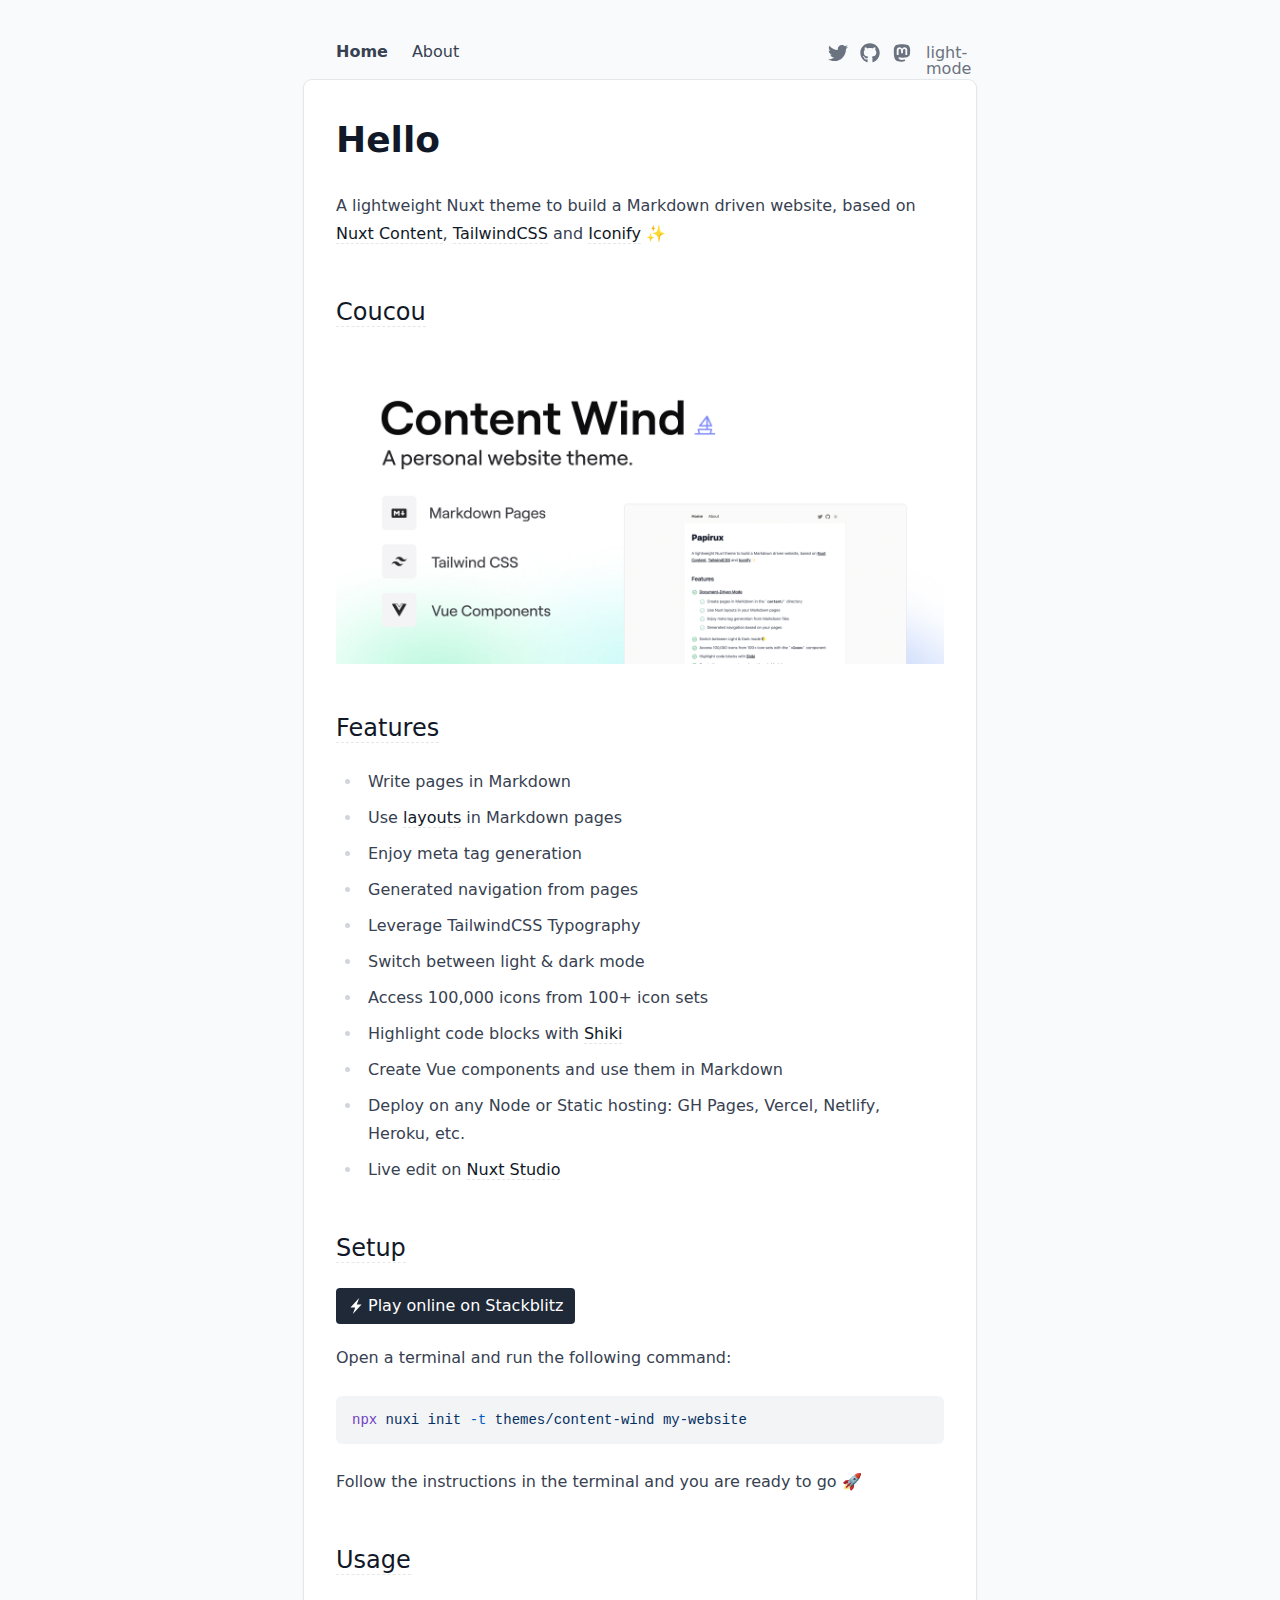
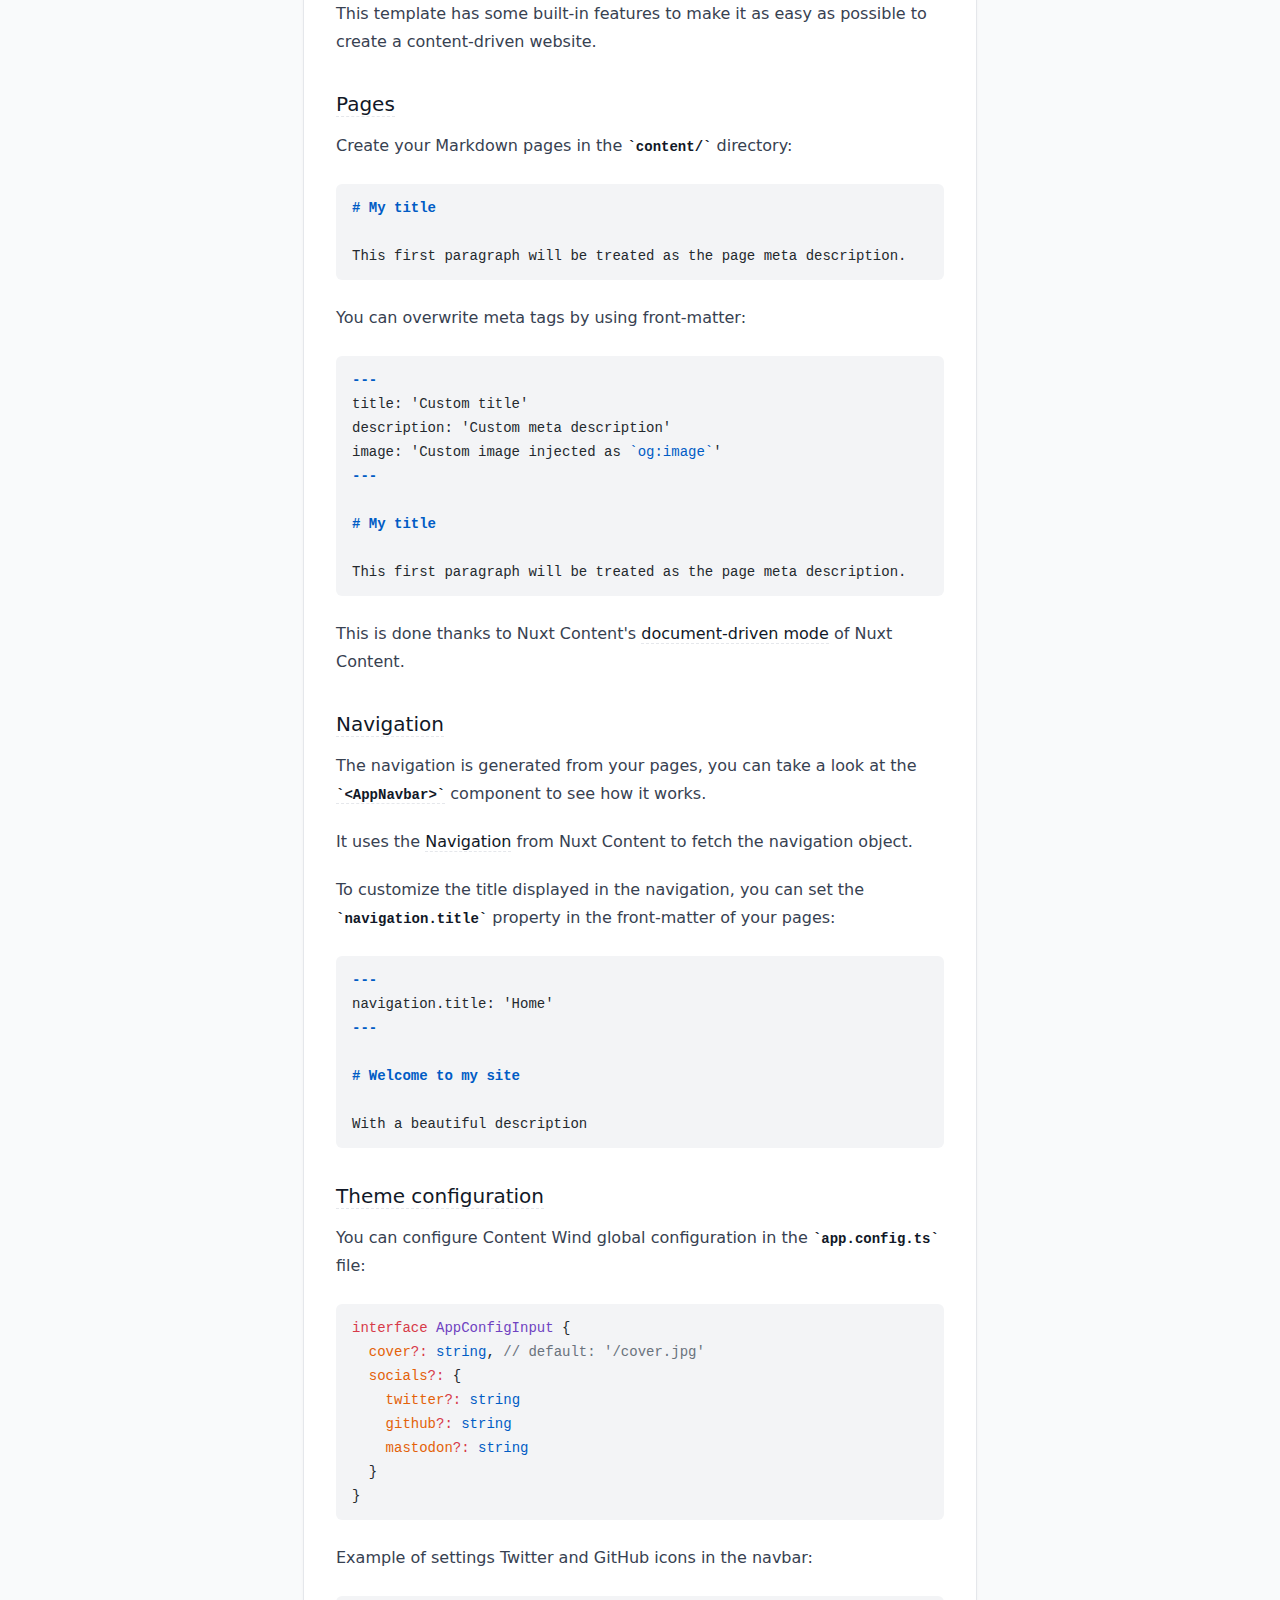
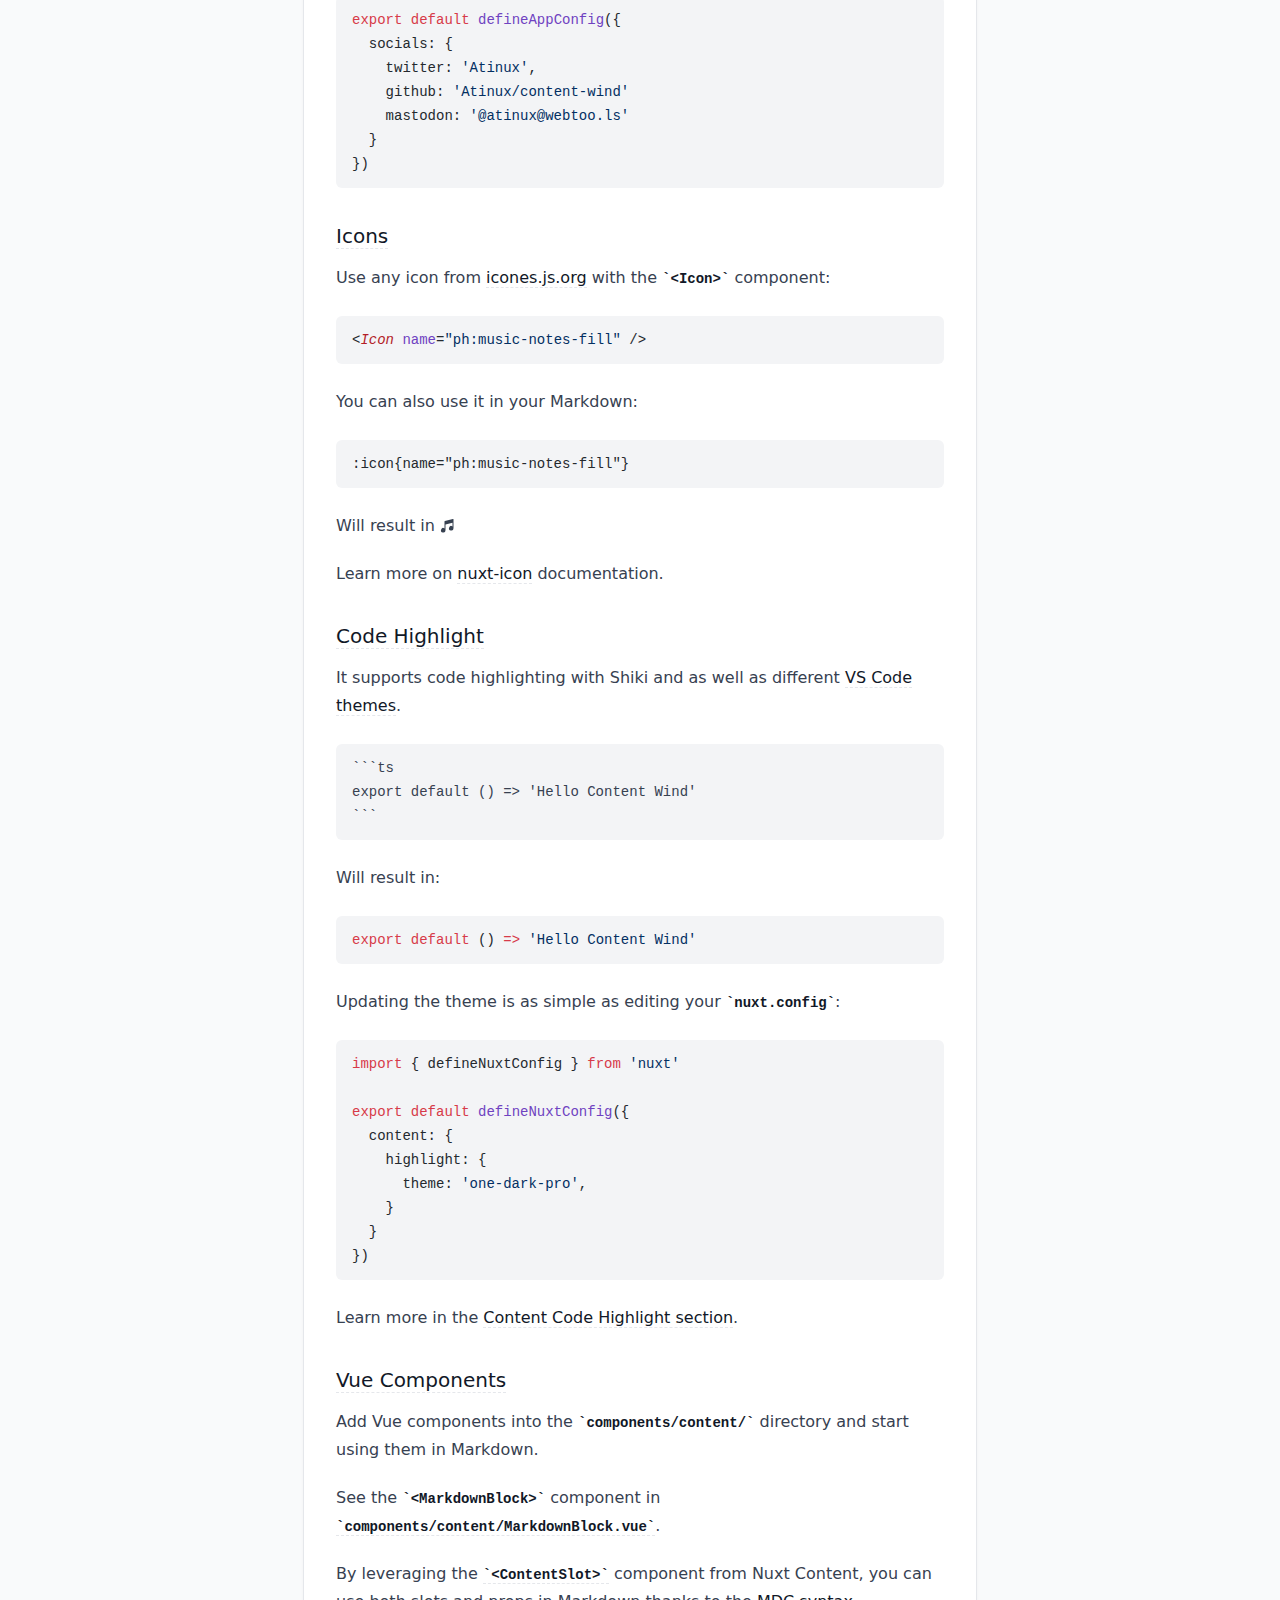
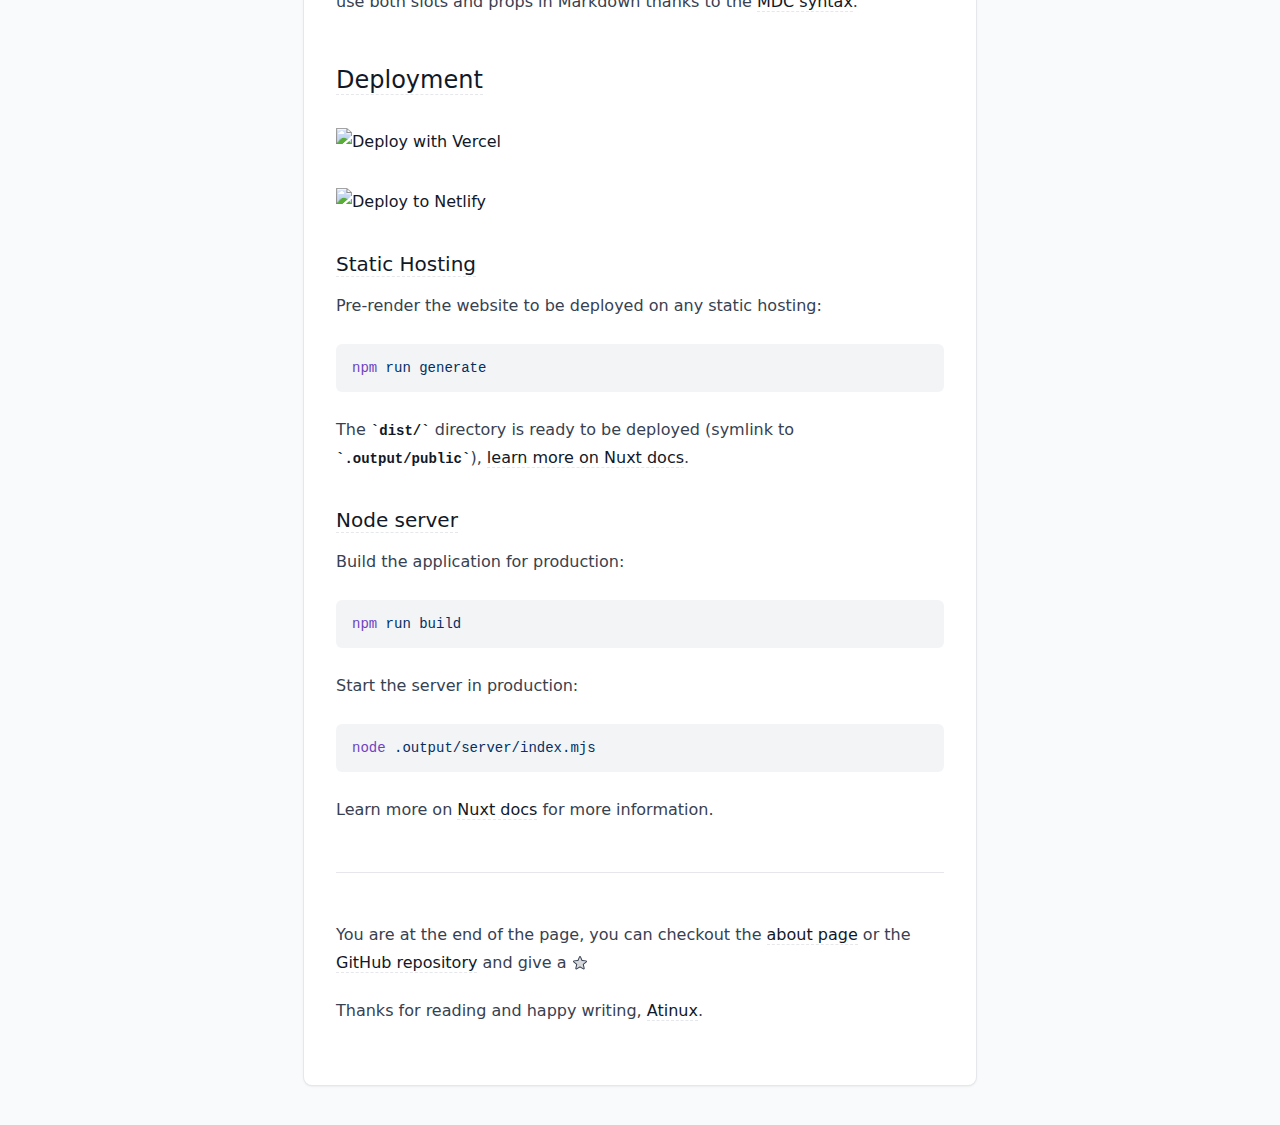
==== commit 08ee33df: "Deploying to gh-pages from @ mdespeuilles/content-wind@ea8c2a9d4f4f2e3d40eb2da0e2600c2c6326e0fb 🚀" ====
--- a/index.html
+++ b/index.html
@@ -1,13 +1,13 @@
 <!DOCTYPE html><html  lang="en" data-capo=""><head><meta charset="utf-8">
 <meta name="viewport" content="width=device-width, initial-scale=1">
-<title>Content Wind</title>
+<title>Hello</title>
 <style>*,::backdrop,:after,:before{--tw-border-spacing-x:0;--tw-border-spacing-y:0;--tw-translate-x:0;--tw-translate-y:0;--tw-rotate:0;--tw-skew-x:0;--tw-skew-y:0;--tw-scale-x:1;--tw-scale-y:1;--tw-pan-x: ;--tw-pan-y: ;--tw-pinch-zoom: ;--tw-scroll-snap-strictness:proximity;--tw-gradient-from-position: ;--tw-gradient-via-position: ;--tw-gradient-to-position: ;--tw-ordinal: ;--tw-slashed-zero: ;--tw-numeric-figure: ;--tw-numeric-spacing: ;--tw-numeric-fraction: ;--tw-ring-inset: ;--tw-ring-offset-width:0px;--tw-ring-offset-color:#fff;--tw-ring-color:#3b82f680;--tw-ring-offset-shadow:0 0 #0000;--tw-ring-shadow:0 0 #0000;--tw-shadow:0 0 #0000;--tw-shadow-colored:0 0 #0000;--tw-blur: ;--tw-brightness: ;--tw-contrast: ;--tw-grayscale: ;--tw-hue-rotate: ;--tw-invert: ;--tw-saturate: ;--tw-sepia: ;--tw-drop-shadow: ;--tw-backdrop-blur: ;--tw-backdrop-brightness: ;--tw-backdrop-contrast: ;--tw-backdrop-grayscale: ;--tw-backdrop-hue-rotate: ;--tw-backdrop-invert: ;--tw-backdrop-opacity: ;--tw-backdrop-saturate: ;--tw-backdrop-sepia: ;--tw-contain-size: ;--tw-contain-layout: ;--tw-contain-paint: ;--tw-contain-style: }/*! tailwindcss v3.4.13 | MIT License | https://tailwindcss.com*/*,:after,:before{border:0 solid #e5e7eb;box-sizing:border-box}:after,:before{--tw-content:""}:host,html{line-height:1.5;-webkit-text-size-adjust:100%;font-family:ui-sans-serif,system-ui,sans-serif,Apple Color Emoji,Segoe UI Emoji,Segoe UI Symbol,Noto Color Emoji;font-feature-settings:normal;font-variation-settings:normal;tab-size:4;-webkit-tap-highlight-color:transparent}body{line-height:inherit;margin:0}hr{border-top-width:1px;color:inherit;height:0}abbr:where([title]){-webkit-text-decoration:underline dotted;text-decoration:underline dotted}h1,h2,h3,h4,h5,h6{font-size:inherit;font-weight:inherit}a{color:inherit;text-decoration:inherit}b,strong{font-weight:bolder}code,kbd,pre,samp{font-family:ui-monospace,SFMono-Regular,Menlo,Monaco,Consolas,Liberation Mono,Courier New,monospace;font-feature-settings:normal;font-size:1em;font-variation-settings:normal}small{font-size:80%}sub,sup{font-size:75%;line-height:0;position:relative;vertical-align:initial}sub{bottom:-.25em}sup{top:-.5em}table{border-collapse:collapse;border-color:inherit;text-indent:0}button,input,optgroup,select,textarea{color:inherit;font-family:inherit;font-feature-settings:inherit;font-size:100%;font-variation-settings:inherit;font-weight:inherit;letter-spacing:inherit;line-height:inherit;margin:0;padding:0}button,select{text-transform:none}button,input:where([type=button]),input:where([type=reset]),input:where([type=submit]){-webkit-appearance:button;background-color:initial;background-image:none}:-moz-focusring{outline:auto}:-moz-ui-invalid{box-shadow:none}progress{vertical-align:initial}::-webkit-inner-spin-button,::-webkit-outer-spin-button{height:auto}[type=search]{-webkit-appearance:textfield;outline-offset:-2px}::-webkit-search-decoration{-webkit-appearance:none}::-webkit-file-upload-button{-webkit-appearance:button;font:inherit}summary{display:list-item}blockquote,dd,dl,figure,h1,h2,h3,h4,h5,h6,hr,p,pre{margin:0}fieldset{margin:0}fieldset,legend{padding:0}menu,ol,ul{list-style:none;margin:0;padding:0}dialog{padding:0}textarea{resize:vertical}input::placeholder,textarea::placeholder{color:#9ca3af;opacity:1}[role=button],button{cursor:pointer}:disabled{cursor:default}audio,canvas,embed,iframe,img,object,svg,video{display:block;vertical-align:middle}img,video{height:auto;max-width:100%}[hidden]{display:none}.prose{color:var(--tw-prose-body);max-width:65ch}.prose :where(p):not(:where([class~=not-prose],[class~=not-prose] *)){margin-bottom:1.25em;margin-top:1.25em}.prose :where([class~=lead]):not(:where([class~=not-prose],[class~=not-prose] *)){color:var(--tw-prose-lead);font-size:1.25em;line-height:1.6;margin-bottom:1.2em;margin-top:1.2em}.prose :where(a):not(:where([class~=not-prose],[class~=not-prose] *)){color:var(--tw-prose-links);font-weight:500;text-decoration:underline}.prose :where(strong):not(:where([class~=not-prose],[class~=not-prose] *)){color:var(--tw-prose-bold);font-weight:600}.prose :where(a strong):not(:where([class~=not-prose],[class~=not-prose] *)){color:inherit}.prose :where(blockquote strong):not(:where([class~=not-prose],[class~=not-prose] *)){color:inherit}.prose :where(thead th strong):not(:where([class~=not-prose],[class~=not-prose] *)){color:inherit}.prose :where(ol):not(:where([class~=not-prose],[class~=not-prose] *)){list-style-type:decimal;margin-bottom:1.25em;margin-top:1.25em;padding-inline-start:1.625em}.prose :where(ol[type=A]):not(:where([class~=not-prose],[class~=not-prose] *)){list-style-type:upper-alpha}.prose :where(ol[type=a]):not(:where([class~=not-prose],[class~=not-prose] *)){list-style-type:lower-alpha}.prose :where(ol[type=A s]):not(:where([class~=not-prose],[class~=not-prose] *)){list-style-type:upper-alpha}.prose :where(ol[type=a s]):not(:where([class~=not-prose],[class~=not-prose] *)){list-style-type:lower-alpha}.prose :where(ol[type=I]):not(:where([class~=not-prose],[class~=not-prose] *)){list-style-type:upper-roman}.prose :where(ol[type=i]):not(:where([class~=not-prose],[class~=not-prose] *)){list-style-type:lower-roman}.prose :where(ol[type=I s]):not(:where([class~=not-prose],[class~=not-prose] *)){list-style-type:upper-roman}.prose :where(ol[type=i s]):not(:where([class~=not-prose],[class~=not-prose] *)){list-style-type:lower-roman}.prose :where(ol[type="1"]):not(:where([class~=not-prose],[class~=not-prose] *)){list-style-type:decimal}.prose :where(ul):not(:where([class~=not-prose],[class~=not-prose] *)){list-style-type:disc;margin-bottom:1.25em;margin-top:1.25em;padding-inline-start:1.625em}.prose :where(ol>li):not(:where([class~=not-prose],[class~=not-prose] *))::marker{color:var(--tw-prose-counters);font-weight:400}.prose :where(ul>li):not(:where([class~=not-prose],[class~=not-prose] *))::marker{color:var(--tw-prose-bullets)}.prose :where(dt):not(:where([class~=not-prose],[class~=not-prose] *)){color:var(--tw-prose-headings);font-weight:600;margin-top:1.25em}.prose :where(hr):not(:where([class~=not-prose],[class~=not-prose] *)){border-color:var(--tw-prose-hr);border-top-width:1px;margin-bottom:3em;margin-top:3em}.prose :where(blockquote):not(:where([class~=not-prose],[class~=not-prose] *)){border-inline-start-color:var(--tw-prose-quote-borders);border-inline-start-width:.25rem;color:var(--tw-prose-quotes);font-style:italic;font-weight:500;margin-bottom:1.6em;margin-top:1.6em;padding-inline-start:1em;quotes:"\201C""\201D""\2018""\2019"}.prose :where(blockquote p:first-of-type):not(:where([class~=not-prose],[class~=not-prose] *)):before{content:open-quote}.prose :where(blockquote p:last-of-type):not(:where([class~=not-prose],[class~=not-prose] *)):after{content:close-quote}.prose :where(h1):not(:where([class~=not-prose],[class~=not-prose] *)){color:var(--tw-prose-headings);font-size:2.25em;font-weight:800;line-height:1.1111111;margin-bottom:.8888889em;margin-top:0}.prose :where(h1 strong):not(:where([class~=not-prose],[class~=not-prose] *)){color:inherit;font-weight:900}.prose :where(h2):not(:where([class~=not-prose],[class~=not-prose] *)){color:var(--tw-prose-headings);font-size:1.5em;font-weight:700;line-height:1.3333333;margin-bottom:1em;margin-top:2em}.prose :where(h2 strong):not(:where([class~=not-prose],[class~=not-prose] *)){color:inherit;font-weight:800}.prose :where(h3):not(:where([class~=not-prose],[class~=not-prose] *)){color:var(--tw-prose-headings);font-size:1.25em;font-weight:600;line-height:1.6;margin-bottom:.6em;margin-top:1.6em}.prose :where(h3 strong):not(:where([class~=not-prose],[class~=not-prose] *)){color:inherit;font-weight:700}.prose :where(h4):not(:where([class~=not-prose],[class~=not-prose] *)){color:var(--tw-prose-headings);font-weight:600;line-height:1.5;margin-bottom:.5em;margin-top:1.5em}.prose :where(h4 strong):not(:where([class~=not-prose],[class~=not-prose] *)){color:inherit;font-weight:700}.prose :where(img):not(:where([class~=not-prose],[class~=not-prose] *)){margin-bottom:2em;margin-top:2em}.prose :where(picture):not(:where([class~=not-prose],[class~=not-prose] *)){display:block;margin-bottom:2em;margin-top:2em}.prose :where(video):not(:where([class~=not-prose],[class~=not-prose] *)){margin-bottom:2em;margin-top:2em}.prose :where(kbd):not(:where([class~=not-prose],[class~=not-prose] *)){border-radius:.3125rem;box-shadow:0 0 0 1px rgb(var(--tw-prose-kbd-shadows)/10%),0 3px 0 rgb(var(--tw-prose-kbd-shadows)/10%);color:var(--tw-prose-kbd);font-family:inherit;font-size:.875em;font-weight:500;padding-inline-end:.375em;padding-bottom:.1875em;padding-top:.1875em;padding-inline-start:.375em}.prose :where(code):not(:where([class~=not-prose],[class~=not-prose] *)){color:var(--tw-prose-code);font-size:.875em;font-weight:600}.prose :where(code):not(:where([class~=not-prose],[class~=not-prose] *)):before{content:"`"}.prose :where(code):not(:where([class~=not-prose],[class~=not-prose] *)):after{content:"`"}.prose :where(a code):not(:where([class~=not-prose],[class~=not-prose] *)){color:inherit}.prose :where(h1 code):not(:where([class~=not-prose],[class~=not-prose] *)){color:inherit}.prose :where(h2 code):not(:where([class~=not-prose],[class~=not-prose] *)){color:inherit;font-size:.875em}.prose :where(h3 code):not(:where([class~=not-prose],[class~=not-prose] *)){color:inherit;font-size:.9em}.prose :where(h4 code):not(:where([class~=not-prose],[class~=not-prose] *)){color:inherit}.prose :where(blockquote code):not(:where([class~=not-prose],[class~=not-prose] *)){color:inherit}.prose :where(thead th code):not(:where([class~=not-prose],[class~=not-prose] *)){color:inherit}.prose :where(pre):not(:where([class~=not-prose],[class~=not-prose] *)){background-color:var(--tw-prose-pre-bg);border-radius:.375rem;color:var(--tw-prose-pre-code);font-size:.875em;font-weight:400;line-height:1.7142857;margin-bottom:1.7142857em;margin-top:1.7142857em;overflow-x:auto;padding-inline-end:1.1428571em;padding-bottom:.8571429em;padding-top:.8571429em;padding-inline-start:1.1428571em}.prose :where(pre code):not(:where([class~=not-prose],[class~=not-prose] *)){background-color:initial;border-radius:0;border-width:0;color:inherit;font-family:inherit;font-size:inherit;font-weight:inherit;line-height:inherit;padding:0}.prose :where(pre code):not(:where([class~=not-prose],[class~=not-prose] *)):before{content:none}.prose :where(pre code):not(:where([class~=not-prose],[class~=not-prose] *)):after{content:none}.prose :where(table):not(:where([class~=not-prose],[class~=not-prose] *)){font-size:.875em;line-height:1.7142857;margin-bottom:2em;margin-top:2em;table-layout:auto;width:100%}.prose :where(thead):not(:where([class~=not-prose],[class~=not-prose] *)){border-bottom-color:var(--tw-prose-th-borders);border-bottom-width:1px}.prose :where(thead th):not(:where([class~=not-prose],[class~=not-prose] *)){color:var(--tw-prose-headings);font-weight:600;padding-inline-end:.5714286em;padding-bottom:.5714286em;padding-inline-start:.5714286em;vertical-align:bottom}.prose :where(tbody tr):not(:where([class~=not-prose],[class~=not-prose] *)){border-bottom-color:var(--tw-prose-td-borders);border-bottom-width:1px}.prose :where(tbody tr:last-child):not(:where([class~=not-prose],[class~=not-prose] *)){border-bottom-width:0}.prose :where(tbody td):not(:where([class~=not-prose],[class~=not-prose] *)){vertical-align:initial}.prose :where(tfoot):not(:where([class~=not-prose],[class~=not-prose] *)){border-top-color:var(--tw-prose-th-borders);border-top-width:1px}.prose :where(tfoot td):not(:where([class~=not-prose],[class~=not-prose] *)){vertical-align:top}.prose :where(th,td):not(:where([class~=not-prose],[class~=not-prose] *)){text-align:start}.prose :where(figure>*):not(:where([class~=not-prose],[class~=not-prose] *)){margin-bottom:0;margin-top:0}.prose :where(figcaption):not(:where([class~=not-prose],[class~=not-prose] *)){color:var(--tw-prose-captions);font-size:.875em;line-height:1.4285714;margin-top:.8571429em}.prose{--tw-prose-body:#374151;--tw-prose-headings:#111827;--tw-prose-lead:#4b5563;--tw-prose-links:#111827;--tw-prose-bold:#111827;--tw-prose-counters:#6b7280;--tw-prose-bullets:#d1d5db;--tw-prose-hr:#e5e7eb;--tw-prose-quotes:#111827;--tw-prose-quote-borders:#e5e7eb;--tw-prose-captions:#6b7280;--tw-prose-kbd:#111827;--tw-prose-kbd-shadows:17 24 39;--tw-prose-code:#111827;--tw-prose-pre-code:#e5e7eb;--tw-prose-pre-bg:#1f2937;--tw-prose-th-borders:#d1d5db;--tw-prose-td-borders:#e5e7eb;--tw-prose-invert-body:#d1d5db;--tw-prose-invert-headings:#fff;--tw-prose-invert-lead:#9ca3af;--tw-prose-invert-links:#fff;--tw-prose-invert-bold:#fff;--tw-prose-invert-counters:#9ca3af;--tw-prose-invert-bullets:#4b5563;--tw-prose-invert-hr:#374151;--tw-prose-invert-quotes:#f3f4f6;--tw-prose-invert-quote-borders:#374151;--tw-prose-invert-captions:#9ca3af;--tw-prose-invert-kbd:#fff;--tw-prose-invert-kbd-shadows:255 255 255;--tw-prose-invert-code:#fff;--tw-prose-invert-pre-code:#d1d5db;--tw-prose-invert-pre-bg:#00000080;--tw-prose-invert-th-borders:#4b5563;--tw-prose-invert-td-borders:#374151;font-size:1rem;line-height:1.75}.prose :where(picture>img):not(:where([class~=not-prose],[class~=not-prose] *)){margin-bottom:0;margin-top:0}.prose :where(li):not(:where([class~=not-prose],[class~=not-prose] *)){margin-bottom:.5em;margin-top:.5em}.prose :where(ol>li):not(:where([class~=not-prose],[class~=not-prose] *)){padding-inline-start:.375em}.prose :where(ul>li):not(:where([class~=not-prose],[class~=not-prose] *)){padding-inline-start:.375em}.prose :where(.prose>ul>li p):not(:where([class~=not-prose],[class~=not-prose] *)){margin-bottom:.75em;margin-top:.75em}.prose :where(.prose>ul>li>p:first-child):not(:where([class~=not-prose],[class~=not-prose] *)){margin-top:1.25em}.prose :where(.prose>ul>li>p:last-child):not(:where([class~=not-prose],[class~=not-prose] *)){margin-bottom:1.25em}.prose :where(.prose>ol>li>p:first-child):not(:where([class~=not-prose],[class~=not-prose] *)){margin-top:1.25em}.prose :where(.prose>ol>li>p:last-child):not(:where([class~=not-prose],[class~=not-prose] *)){margin-bottom:1.25em}.prose :where(ul ul,ul ol,ol ul,ol ol):not(:where([class~=not-prose],[class~=not-prose] *)){margin-bottom:.75em;margin-top:.75em}.prose :where(dl):not(:where([class~=not-prose],[class~=not-prose] *)){margin-bottom:1.25em;margin-top:1.25em}.prose :where(dd):not(:where([class~=not-prose],[class~=not-prose] *)){margin-top:.5em;padding-inline-start:1.625em}.prose :where(hr+*):not(:where([class~=not-prose],[class~=not-prose] *)){margin-top:0}.prose :where(h2+*):not(:where([class~=not-prose],[class~=not-prose] *)){margin-top:0}.prose :where(h3+*):not(:where([class~=not-prose],[class~=not-prose] *)){margin-top:0}.prose :where(h4+*):not(:where([class~=not-prose],[class~=not-prose] *)){margin-top:0}.prose :where(thead th:first-child):not(:where([class~=not-prose],[class~=not-prose] *)){padding-inline-start:0}.prose :where(thead th:last-child):not(:where([class~=not-prose],[class~=not-prose] *)){padding-inline-end:0}.prose :where(tbody td,tfoot td):not(:where([class~=not-prose],[class~=not-prose] *)){padding-inline-end:.5714286em;padding-bottom:.5714286em;padding-top:.5714286em;padding-inline-start:.5714286em}.prose :where(tbody td:first-child,tfoot td:first-child):not(:where([class~=not-prose],[class~=not-prose] *)){padding-inline-start:0}.prose :where(tbody td:last-child,tfoot td:last-child):not(:where([class~=not-prose],[class~=not-prose] *)){padding-inline-end:0}.prose :where(figure):not(:where([class~=not-prose],[class~=not-prose] *)){margin-bottom:2em;margin-top:2em}.prose :where(.prose>:first-child):not(:where([class~=not-prose],[class~=not-prose] *)){margin-top:0}.prose :where(.prose>:last-child):not(:where([class~=not-prose],[class~=not-prose] *)){margin-bottom:0}.sr-only{height:1px;margin:-1px;overflow:hidden;padding:0;position:absolute;width:1px;clip:rect(0,0,0,0);border-width:0;white-space:nowrap}.static{position:static}.m-auto{margin:auto}.mx-auto{margin-left:auto;margin-right:auto}.mr-6{margin-right:1.5rem}.block{display:block}.inline-block{display:inline-block}.flex{display:flex}.inline-flex{display:inline-flex}.h-4{height:1rem}.h-5{height:1.25rem}.w-4{width:1rem}.w-5{width:1.25rem}.max-w-2xl{max-width:42rem}.max-w-full{max-width:100%}.max-w-none{max-width:none}.items-center{align-items:center}.justify-between{justify-content:space-between}.gap-1{gap:.25rem}.space-x-3>:not([hidden])~:not([hidden]){--tw-space-x-reverse:0;margin-left:calc(.75rem*(1 - var(--tw-space-x-reverse)));margin-right:calc(.75rem*var(--tw-space-x-reverse))}.overflow-x-auto{overflow-x:auto}.rounded{border-radius:.25rem}.bg-gray-50{--tw-bg-opacity:1;background-color:rgb(249 250 251/var(--tw-bg-opacity))}.bg-gray-800{--tw-bg-opacity:1;background-color:rgb(31 41 55/var(--tw-bg-opacity))}.bg-white{--tw-bg-opacity:1;background-color:rgb(255 255 255/var(--tw-bg-opacity))}.px-3{padding-left:.75rem;padding-right:.75rem}.px-4{padding-left:1rem;padding-right:1rem}.py-1{padding-bottom:.25rem;padding-top:.25rem}.py-10{padding-bottom:2.5rem;padding-top:2.5rem}.py-4{padding-bottom:1rem;padding-top:1rem}.text-2xl{font-size:1.5rem;line-height:2rem}.font-bold{font-weight:700}.text-black{--tw-text-opacity:1;color:rgb(0 0 0/var(--tw-text-opacity))}.text-gray-500{--tw-text-opacity:1;color:rgb(107 114 128/var(--tw-text-opacity))}.text-gray-700{--tw-text-opacity:1;color:rgb(55 65 81/var(--tw-text-opacity))}.text-white{--tw-text-opacity:1;color:rgb(255 255 255/var(--tw-text-opacity))}.no-underline{text-decoration-line:none}.ring-1{--tw-ring-offset-shadow:var(--tw-ring-inset) 0 0 0 var(--tw-ring-offset-width) var(--tw-ring-offset-color);--tw-ring-shadow:var(--tw-ring-inset) 0 0 0 calc(1px + var(--tw-ring-offset-width)) var(--tw-ring-color);box-shadow:var(--tw-ring-offset-shadow),var(--tw-ring-shadow),var(--tw-shadow,0 0 #0000)}.ring-gray-200{--tw-ring-opacity:1;--tw-ring-color:rgb(229 231 235/var(--tw-ring-opacity))}.transition{transition-duration:.15s;transition-property:color,background-color,border-color,text-decoration-color,fill,stroke,opacity,box-shadow,transform,filter,-webkit-backdrop-filter;transition-property:color,background-color,border-color,text-decoration-color,fill,stroke,opacity,box-shadow,transform,filter,backdrop-filter;transition-property:color,background-color,border-color,text-decoration-color,fill,stroke,opacity,box-shadow,transform,filter,backdrop-filter,-webkit-backdrop-filter;transition-timing-function:cubic-bezier(.4,0,.2,1)}.dark\:prose-invert:is(.dark *){--tw-prose-body:var(--tw-prose-invert-body);--tw-prose-headings:var(--tw-prose-invert-headings);--tw-prose-lead:var(--tw-prose-invert-lead);--tw-prose-links:var(--tw-prose-invert-links);--tw-prose-bold:var(--tw-prose-invert-bold);--tw-prose-counters:var(--tw-prose-invert-counters);--tw-prose-bullets:var(--tw-prose-invert-bullets);--tw-prose-hr:var(--tw-prose-invert-hr);--tw-prose-quotes:var(--tw-prose-invert-quotes);--tw-prose-quote-borders:var(--tw-prose-invert-quote-borders);--tw-prose-captions:var(--tw-prose-invert-captions);--tw-prose-kbd:var(--tw-prose-invert-kbd);--tw-prose-kbd-shadows:var(--tw-prose-invert-kbd-shadows);--tw-prose-code:var(--tw-prose-invert-code);--tw-prose-pre-code:var(--tw-prose-invert-pre-code);--tw-prose-pre-bg:var(--tw-prose-invert-pre-bg);--tw-prose-th-borders:var(--tw-prose-invert-th-borders);--tw-prose-td-borders:var(--tw-prose-invert-td-borders)}.hover\:text-gray-700:hover{--tw-text-opacity:1;color:rgb(55 65 81/var(--tw-text-opacity))}.prose-a\:border-b :is(:where(a):not(:where([class~=not-prose],[class~=not-prose] *))){border-bottom-width:1px}.prose-a\:border-dashed :is(:where(a):not(:where([class~=not-prose],[class~=not-prose] *))){border-style:dashed}.prose-a\:font-normal :is(:where(a):not(:where([class~=not-prose],[class~=not-prose] *))){font-weight:400}.prose-a\:no-underline :is(:where(a):not(:where([class~=not-prose],[class~=not-prose] *))){text-decoration-line:none}.hover\:prose-a\:border-solid :is(:where(a):not(:where([class~=not-prose],[class~=not-prose] *))):hover{border-style:solid}.hover\:prose-a\:border-primary-400 :is(:where(a):not(:where([class~=not-prose],[class~=not-prose] *))):hover{--tw-border-opacity:1;border-color:rgb(52 211 153/var(--tw-border-opacity))}.hover\:prose-a\:text-primary-400 :is(:where(a):not(:where([class~=not-prose],[class~=not-prose] *))):hover{--tw-text-opacity:1;color:rgb(52 211 153/var(--tw-text-opacity))}.prose-pre\:bg-gray-100 :is(:where(pre):not(:where([class~=not-prose],[class~=not-prose] *))){--tw-bg-opacity:1;background-color:rgb(243 244 246/var(--tw-bg-opacity))}.dark\:bg-gray-200:is(.dark *){--tw-bg-opacity:1;background-color:rgb(229 231 235/var(--tw-bg-opacity))}.dark\:bg-gray-800:is(.dark *){--tw-bg-opacity:1;background-color:rgb(31 41 55/var(--tw-bg-opacity))}.dark\:bg-gray-900:is(.dark *){--tw-bg-opacity:1;background-color:rgb(17 24 39/var(--tw-bg-opacity))}.dark\:text-gray-100:is(.dark *){--tw-text-opacity:1;color:rgb(243 244 246/var(--tw-text-opacity))}.dark\:text-gray-200:is(.dark *){--tw-text-opacity:1;color:rgb(229 231 235/var(--tw-text-opacity))}.dark\:text-gray-300:is(.dark *){--tw-text-opacity:1;color:rgb(209 213 219/var(--tw-text-opacity))}.dark\:text-gray-950:is(.dark *){--tw-text-opacity:1;color:rgb(3 7 18/var(--tw-text-opacity))}.dark\:ring-gray-700:is(.dark *){--tw-ring-opacity:1;--tw-ring-color:rgb(55 65 81/var(--tw-ring-opacity))}.dark\:hover\:text-gray-300:hover:is(.dark *){--tw-text-opacity:1;color:rgb(209 213 219/var(--tw-text-opacity))}.dark\:prose-pre\:bg-gray-900 :is(:where(pre):not(:where([class~=not-prose],[class~=not-prose] *))):is(.dark *){--tw-bg-opacity:1;background-color:rgb(17 24 39/var(--tw-bg-opacity))}@media (min-width:640px){.sm\:rounded{border-radius:.25rem}.sm\:rounded-lg{border-radius:.5rem}.sm\:px-8{padding-left:2rem;padding-right:2rem}.sm\:pb-10{padding-bottom:2.5rem}.sm\:pt-6{padding-top:1.5rem}.sm\:shadow{--tw-shadow:0 1px 3px 0 #0000001a,0 1px 2px -1px #0000001a;--tw-shadow-colored:0 1px 3px 0 var(--tw-shadow-color),0 1px 2px -1px var(--tw-shadow-color);box-shadow:var(--tw-ring-offset-shadow,0 0 #0000),var(--tw-ring-shadow,0 0 #0000),var(--tw-shadow)}}</style>
 <style>.icon[data-v-ae8a6df1]{display:inline-block;vertical-align:middle}</style>
 <style>body{--tw-bg-opacity:1;background-color:rgb(249 250 251/var(--tw-bg-opacity));--tw-text-opacity:1;color:rgb(0 0 0/var(--tw-text-opacity))}body:is(.dark *){--tw-bg-opacity:1;background-color:rgb(17 24 39/var(--tw-bg-opacity));--tw-text-opacity:1;color:rgb(255 255 255/var(--tw-text-opacity))}</style>
 <style>pre code .line{display:block;min-height:1rem}</style>
 <link rel="stylesheet" href="/_nuxt/entry.qt9uJBWZ.css">
 <link rel="stylesheet" href="/_nuxt/ProsePre.CchFRBtv.css">
-<link rel="preload" as="fetch" crossorigin="anonymous" href="/_payload.json?b69aafcd-5cda-43db-8b2d-f9977aa5bf06">
+<link rel="preload" as="fetch" crossorigin="anonymous" href="/_payload.json?edfe2cad-ae8b-4b1f-a4ec-2a0539e501c4">
 <link rel="modulepreload" as="script" crossorigin href="/_nuxt/CfnA1jbi.js">
 <link rel="modulepreload" as="script" crossorigin href="/_nuxt/jNJah_M2.js">
 <link rel="modulepreload" as="script" crossorigin href="/_nuxt/DJH2ahEj.js">
@@ -22,6 +22,7 @@
 <link rel="modulepreload" as="script" crossorigin href="/_nuxt/BU5d-OL9.js">
 <link rel="modulepreload" as="script" crossorigin href="/_nuxt/CDUYUaHj.js">
 <link rel="modulepreload" as="script" crossorigin href="/_nuxt/Bj21E2DC.js">
+<link rel="modulepreload" as="script" crossorigin href="/_nuxt/aXoPBwbm.js">
 <link rel="modulepreload" as="script" crossorigin href="/_nuxt/DlhYNOv6.js">
 <link rel="modulepreload" as="script" crossorigin href="/_nuxt/BSlN7Sqq.js">
 <link rel="modulepreload" as="script" crossorigin href="/_nuxt/BBttd0QP.js">
@@ -32,7 +33,6 @@
 <link rel="modulepreload" as="script" crossorigin href="/_nuxt/CLJsdtcQ.js">
 <link rel="modulepreload" as="script" crossorigin href="/_nuxt/BPHzJOrx.js">
 <link rel="modulepreload" as="script" crossorigin href="/_nuxt/CahgBvFw.js">
-<link rel="modulepreload" as="script" crossorigin href="/_nuxt/aXoPBwbm.js">
 <link rel="modulepreload" as="script" crossorigin href="/_nuxt/DHnGLq6h.js">
 <link rel="prefetch" as="script" crossorigin href="/_nuxt/CruhXoCt.js">
 <link rel="prefetch" as="script" crossorigin href="/_nuxt/D-I8Jrj7.js">
@@ -42,10 +42,10 @@
 <link rel="prefetch" as="script" crossorigin href="/_nuxt/Bk8YLrDI.js">
 <meta content="/cover.jpg" property="og:image">
 <meta name="twitter:card" content="summary_large_image">
-<meta property="og:title" content="Content Wind">
+<meta property="og:title" content="Hello">
 <meta name="description" content="A lightweight Nuxt theme to build a Markdown driven website, based on Nuxt Content, TailwindCSS and Iconify ✨">
 <meta property="og:description" content="A lightweight Nuxt theme to build a Markdown driven website, based on Nuxt Content, TailwindCSS and Iconify ✨">
-<script type="module" src="/_nuxt/CfnA1jbi.js" crossorigin></script><script>"use strict";(()=>{const t=window,e=document.documentElement,c=["dark","light"],n=getStorageValue("localStorage","nuxt-color-mode")||"system";let i=n==="system"?u():n;const r=e.getAttribute("data-color-mode-forced");r&&(i=r),l(i),t["__NUXT_COLOR_MODE__"]={preference:n,value:i,getColorScheme:u,addColorScheme:l,removeColorScheme:d};function l(o){const s=""+o+"",a="";e.classList?e.classList.add(s):e.className+=" "+s,a&&e.setAttribute("data-"+a,o)}function d(o){const s=""+o+"",a="";e.classList?e.classList.remove(s):e.className=e.className.replace(new RegExp(s,"g"),""),a&&e.removeAttribute("data-"+a)}function f(o){return t.matchMedia("(prefers-color-scheme"+o+")")}function u(){if(t.matchMedia&&f("").media!=="not all"){for(const o of c)if(f(":"+o).matches)return o}return"light"}})();function getStorageValue(t,e){switch(t){case"localStorage":return window.localStorage.getItem(e);case"sessionStorage":return window.sessionStorage.getItem(e);case"cookie":return getCookie(e);default:return null}}function getCookie(t){const c=("; "+window.document.cookie).split("; "+t+"=");if(c.length===2)return c.pop()?.split(";").shift()}</script></head><body><div id="__nuxt"><div class="sm:pt-6 sm:pb-10"><!----><!----><!----><div class="nuxt-loading-indicator" style="position:fixed;top:0;right:0;left:0;pointer-events:none;width:auto;height:3px;opacity:0;background:repeating-linear-gradient(to right,#00dc82 0%,#34cdfe 50%,#0047e1 100%);background-size:Infinity% auto;transform:scaleX(0%);transform-origin:left;transition:transform 0.1s, height 0.4s, opacity 0.4s;z-index:999999;"></div><div class="flex justify-between max-w-2xl px-4 py-4 mx-auto sm:px-8"><div class="text-gray-700 dark:text-gray-200"><!--[--><a aria-current="page" href="/" class="font-bold router-link-exact-active mr-6">Home</a><a href="/about" class="mr-6">About</a><!--]--></div><div class="space-x-3 transition text-gray-500"><a href="https://twitter.com/Atinux" title="Twitter" class="dark:text-gray-100 hover:text-gray-700 dark:hover:text-gray-300"><svg xmlns="http://www.w3.org/2000/svg" xmlns:xlink="http://www.w3.org/1999/xlink" aria-hidden="true" role="img" class="icon w-5 h-5" style="" width="1em" height="1em" viewBox="0 0 512 512" data-v-ae8a6df1><path fill="currentColor" d="M459.37 151.716c.325 4.548.325 9.097.325 13.645c0 138.72-105.583 298.558-298.558 298.558c-59.452 0-114.68-17.219-161.137-47.106c8.447.974 16.568 1.299 25.34 1.299c49.055 0 94.213-16.568 130.274-44.832c-46.132-.975-84.792-31.188-98.112-72.772c6.498.974 12.995 1.624 19.818 1.624c9.421 0 18.843-1.3 27.614-3.573c-48.081-9.747-84.143-51.98-84.143-102.985v-1.299c13.969 7.797 30.214 12.67 47.431 13.319c-28.264-18.843-46.781-51.005-46.781-87.391c0-19.492 5.197-37.36 14.294-52.954c51.655 63.675 129.3 105.258 216.365 109.807c-1.624-7.797-2.599-15.918-2.599-24.04c0-57.828 46.782-104.934 104.934-104.934c30.213 0 57.502 12.67 76.67 33.137c23.715-4.548 46.456-13.32 66.599-25.34c-7.798 24.366-24.366 44.833-46.132 57.827c21.117-2.273 41.584-8.122 60.426-16.243c-14.292 20.791-32.161 39.308-52.628 54.253"/></svg></a><a href="https://github.com/Atinux/content-wind" title="GitHub" class="dark:text-gray-100 hover:text-gray-700 dark:hover:text-gray-300"><svg xmlns="http://www.w3.org/2000/svg" xmlns:xlink="http://www.w3.org/1999/xlink" aria-hidden="true" role="img" class="icon w-5 h-5" style="" width="1em" height="1em" viewBox="0 0 496 512" data-v-ae8a6df1><path fill="currentColor" d="M165.9 397.4c0 2-2.3 3.6-5.2 3.6c-3.3.3-5.6-1.3-5.6-3.6c0-2 2.3-3.6 5.2-3.6c3-.3 5.6 1.3 5.6 3.6m-31.1-4.5c-.7 2 1.3 4.3 4.3 4.9c2.6 1 5.6 0 6.2-2s-1.3-4.3-4.3-5.2c-2.6-.7-5.5.3-6.2 2.3m44.2-1.7c-2.9.7-4.9 2.6-4.6 4.9c.3 2 2.9 3.3 5.9 2.6c2.9-.7 4.9-2.6 4.6-4.6c-.3-1.9-3-3.2-5.9-2.9M244.8 8C106.1 8 0 113.3 0 252c0 110.9 69.8 205.8 169.5 239.2c12.8 2.3 17.3-5.6 17.3-12.1c0-6.2-.3-40.4-.3-61.4c0 0-70 15-84.7-29.8c0 0-11.4-29.1-27.8-36.6c0 0-22.9-15.7 1.6-15.4c0 0 24.9 2 38.6 25.8c21.9 38.6 58.6 27.5 72.9 20.9c2.3-16 8.8-27.1 16-33.7c-55.9-6.2-112.3-14.3-112.3-110.5c0-27.5 7.6-41.3 23.6-58.9c-2.6-6.5-11.1-33.3 2.6-67.9c20.9-6.5 69 27 69 27c20-5.6 41.5-8.5 62.8-8.5s42.8 2.9 62.8 8.5c0 0 48.1-33.6 69-27c13.7 34.7 5.2 61.4 2.6 67.9c16 17.7 25.8 31.5 25.8 58.9c0 96.5-58.9 104.2-114.8 110.5c9.2 7.9 17 22.9 17 46.4c0 33.7-.3 75.4-.3 83.6c0 6.5 4.6 14.4 17.3 12.1C428.2 457.8 496 362.9 496 252C496 113.3 383.5 8 244.8 8M97.2 352.9c-1.3 1-1 3.3.7 5.2c1.6 1.6 3.9 2.3 5.2 1c1.3-1 1-3.3-.7-5.2c-1.6-1.6-3.9-2.3-5.2-1m-10.8-8.1c-.7 1.3.3 2.9 2.3 3.9c1.6 1 3.6.7 4.3-.7c.7-1.3-.3-2.9-2.3-3.9c-2-.6-3.6-.3-4.3.7m32.4 35.6c-1.6 1.3-1 4.3 1.3 6.2c2.3 2.3 5.2 2.6 6.5 1c1.3-1.3.7-4.3-1.3-6.2c-2.2-2.3-5.2-2.6-6.5-1m-11.4-14.7c-1.6 1-1.6 3.6 0 5.9s4.3 3.3 5.6 2.3c1.6-1.3 1.6-3.9 0-6.2c-1.4-2.3-4-3.3-5.6-2"/></svg></a><a href="https://elk.zone/@atinux@webtoo.ls" title="Mastodon" class="dark:text-gray-100 hover:text-gray-700 dark:hover:text-gray-300"><svg xmlns="http://www.w3.org/2000/svg" xmlns:xlink="http://www.w3.org/1999/xlink" aria-hidden="true" role="img" class="icon w-5 h-5" style="" width="1em" height="1em" viewBox="0 0 448 512" data-v-ae8a6df1><path fill="currentColor" d="M433 179.11c0-97.2-63.71-125.7-63.71-125.7c-62.52-28.7-228.56-28.4-290.48 0c0 0-63.72 28.5-63.72 125.7c0 115.7-6.6 259.4 105.63 289.1c40.51 10.7 75.32 13 103.33 11.4c50.81-2.8 79.32-18.1 79.32-18.1l-1.7-36.9s-36.31 11.4-77.12 10.1c-40.41-1.4-83-4.4-89.63-54a102.5 102.5 0 0 1-.9-13.9c85.63 20.9 158.65 9.1 178.75 6.7c56.12-6.7 105-41.3 111.23-72.9c9.8-49.8 9-121.5 9-121.5m-75.12 125.2h-46.63v-114.2c0-49.7-64-51.6-64 6.9v62.5h-46.33V197c0-58.5-64-56.6-64-6.9v114.2H90.19c0-122.1-5.2-147.9 18.41-175c25.9-28.9 79.82-30.8 103.83 6.1l11.6 19.5l11.6-19.5c24.11-37.1 78.12-34.8 103.83-6.1c23.71 27.3 18.4 53 18.4 175z"/></svg></a><button aria-label="Color Mode" class="inline-block w-5 dark:text-gray-100 hover:text-gray-700 dark:hover:text-gray-300"><span>...</span></button></div></div><!--[--><div class="document-driven-page"><div class="max-w-2xl px-4 py-10 m-auto bg-white sm:px-8 sm:shadow dark:bg-gray-800 ring-1 ring-gray-200 dark:ring-gray-700 sm:rounded-lg"><main class="max-w-none prose dark:prose-invert prose-pre:bg-gray-100 dark:prose-pre:bg-gray-900 hover:prose-a:text-primary-400 prose-a:font-normal prose-a:no-underline prose-a:border-dashed prose-a:border-b hover:prose-a:border-solid hover:prose-a:border-primary-400"><!--[--><div><h1 id="content-wind"><!--[-->Content Wind<!--]--></h1><p><!--[-->A lightweight Nuxt theme to build a Markdown driven website, based on <a href="https://content.nuxt.com" rel="nofollow"><!--[-->Nuxt Content<!--]--></a>, <a href="https://tailwindcss.com" rel="nofollow"><!--[-->TailwindCSS<!--]--></a> and <a href="https://iconify.design" rel="nofollow"><!--[-->Iconify<!--]--></a> ✨<!--]--></p><h2 id="features"><a href="#features"><!--[-->Features<!--]--></a></h2><ul><!--[--><li><!--[-->Write pages in Markdown<!--]--></li><li><!--[-->Use <a href="https://nuxt.com/docs/guide/directory-structure/layouts" rel="nofollow"><!--[-->layouts<!--]--></a> in Markdown pages<!--]--></li><li><!--[-->Enjoy meta tag generation<!--]--></li><li><!--[-->Generated navigation from pages<!--]--></li><li><!--[-->Leverage TailwindCSS Typography<!--]--></li><li><!--[-->Switch between light &amp; dark mode<!--]--></li><li><!--[-->Access 100,000 icons from 100+ icon sets<!--]--></li><li><!--[-->Highlight code blocks with <a href="https://shiki.matsu.io" rel="nofollow"><!--[-->Shiki<!--]--></a><!--]--></li><li><!--[-->Create Vue components and use them in Markdown<!--]--></li><li><!--[-->Deploy on any Node or Static hosting: GH Pages, Vercel, Netlify, Heroku, etc.<!--]--></li><li><!--[-->Live edit on <a href="https://nuxt.studio" rel="nofollow"><!--[-->Nuxt Studio<!--]--></a><!--]--></li><!--]--></ul><h2 id="setup"><a href="#setup"><!--[-->Setup<!--]--></a></h2><span class="not-prose"><a href="https://stackblitz.com/github/Atinux/content-wind/tree/main/.demo?file=content%2F1.index.md" rel="noopener noreferrer" class="inline-flex items-center gap-1 text-white bg-gray-800 dark:bg-gray-200 dark:text-gray-950 px-3 py-1 rounded no-underline"><svg xmlns="http://www.w3.org/2000/svg" xmlns:xlink="http://www.w3.org/1999/xlink" aria-hidden="true" role="img" class="icon w-4 h-4" style="" width="1em" height="1em" viewBox="0 0 24 24" data-v-ae8a6df1><path fill="currentColor" d="M10.797 14.182H3.635L16.728 0l-3.525 9.818h7.162L7.272 24l3.524-9.818Z"/></svg><!--[-->Play online on Stackblitz<!--]--></a></span><p><!--[-->Open a terminal and run the following command:<!--]--></p><!--[--><pre class="language-bash shiki shiki-themes github-dark github-light" style=""><!--[--><code><span class="line" line="1"><span style="--shiki-dark:#B392F0;--shiki-default:#6F42C1">npx</span><span style="--shiki-dark:#9ECBFF;--shiki-default:#032F62"> nuxi</span><span style="--shiki-dark:#9ECBFF;--shiki-default:#032F62"> init</span><span style="--shiki-dark:#79B8FF;--shiki-default:#005CC5"> -t</span><span style="--shiki-dark:#9ECBFF;--shiki-default:#032F62"> themes/content-wind</span><span style="--shiki-dark:#9ECBFF;--shiki-default:#032F62"> my-website
+<script type="module" src="/_nuxt/CfnA1jbi.js" crossorigin></script><script>"use strict";(()=>{const t=window,e=document.documentElement,c=["dark","light"],n=getStorageValue("localStorage","nuxt-color-mode")||"system";let i=n==="system"?u():n;const r=e.getAttribute("data-color-mode-forced");r&&(i=r),l(i),t["__NUXT_COLOR_MODE__"]={preference:n,value:i,getColorScheme:u,addColorScheme:l,removeColorScheme:d};function l(o){const s=""+o+"",a="";e.classList?e.classList.add(s):e.className+=" "+s,a&&e.setAttribute("data-"+a,o)}function d(o){const s=""+o+"",a="";e.classList?e.classList.remove(s):e.className=e.className.replace(new RegExp(s,"g"),""),a&&e.removeAttribute("data-"+a)}function f(o){return t.matchMedia("(prefers-color-scheme"+o+")")}function u(){if(t.matchMedia&&f("").media!=="not all"){for(const o of c)if(f(":"+o).matches)return o}return"light"}})();function getStorageValue(t,e){switch(t){case"localStorage":return window.localStorage.getItem(e);case"sessionStorage":return window.sessionStorage.getItem(e);case"cookie":return getCookie(e);default:return null}}function getCookie(t){const c=("; "+window.document.cookie).split("; "+t+"=");if(c.length===2)return c.pop()?.split(";").shift()}</script></head><body><div id="__nuxt"><div class="sm:pt-6 sm:pb-10"><!----><!----><!----><div class="nuxt-loading-indicator" style="position:fixed;top:0;right:0;left:0;pointer-events:none;width:auto;height:3px;opacity:0;background:repeating-linear-gradient(to right,#00dc82 0%,#34cdfe 50%,#0047e1 100%);background-size:Infinity% auto;transform:scaleX(0%);transform-origin:left;transition:transform 0.1s, height 0.4s, opacity 0.4s;z-index:999999;"></div><div class="flex justify-between max-w-2xl px-4 py-4 mx-auto sm:px-8"><div class="text-gray-700 dark:text-gray-200"><!--[--><a aria-current="page" href="/" class="font-bold router-link-exact-active mr-6">Home</a><a href="/about" class="mr-6">About</a><!--]--></div><div class="space-x-3 transition text-gray-500"><a href="https://twitter.com/Atinux" title="Twitter" class="dark:text-gray-100 hover:text-gray-700 dark:hover:text-gray-300"><svg xmlns="http://www.w3.org/2000/svg" xmlns:xlink="http://www.w3.org/1999/xlink" aria-hidden="true" role="img" class="icon w-5 h-5" style="" width="1em" height="1em" viewBox="0 0 512 512" data-v-ae8a6df1><path fill="currentColor" d="M459.37 151.716c.325 4.548.325 9.097.325 13.645c0 138.72-105.583 298.558-298.558 298.558c-59.452 0-114.68-17.219-161.137-47.106c8.447.974 16.568 1.299 25.34 1.299c49.055 0 94.213-16.568 130.274-44.832c-46.132-.975-84.792-31.188-98.112-72.772c6.498.974 12.995 1.624 19.818 1.624c9.421 0 18.843-1.3 27.614-3.573c-48.081-9.747-84.143-51.98-84.143-102.985v-1.299c13.969 7.797 30.214 12.67 47.431 13.319c-28.264-18.843-46.781-51.005-46.781-87.391c0-19.492 5.197-37.36 14.294-52.954c51.655 63.675 129.3 105.258 216.365 109.807c-1.624-7.797-2.599-15.918-2.599-24.04c0-57.828 46.782-104.934 104.934-104.934c30.213 0 57.502 12.67 76.67 33.137c23.715-4.548 46.456-13.32 66.599-25.34c-7.798 24.366-24.366 44.833-46.132 57.827c21.117-2.273 41.584-8.122 60.426-16.243c-14.292 20.791-32.161 39.308-52.628 54.253"/></svg></a><a href="https://github.com/Atinux/content-wind" title="GitHub" class="dark:text-gray-100 hover:text-gray-700 dark:hover:text-gray-300"><svg xmlns="http://www.w3.org/2000/svg" xmlns:xlink="http://www.w3.org/1999/xlink" aria-hidden="true" role="img" class="icon w-5 h-5" style="" width="1em" height="1em" viewBox="0 0 496 512" data-v-ae8a6df1><path fill="currentColor" d="M165.9 397.4c0 2-2.3 3.6-5.2 3.6c-3.3.3-5.6-1.3-5.6-3.6c0-2 2.3-3.6 5.2-3.6c3-.3 5.6 1.3 5.6 3.6m-31.1-4.5c-.7 2 1.3 4.3 4.3 4.9c2.6 1 5.6 0 6.2-2s-1.3-4.3-4.3-5.2c-2.6-.7-5.5.3-6.2 2.3m44.2-1.7c-2.9.7-4.9 2.6-4.6 4.9c.3 2 2.9 3.3 5.9 2.6c2.9-.7 4.9-2.6 4.6-4.6c-.3-1.9-3-3.2-5.9-2.9M244.8 8C106.1 8 0 113.3 0 252c0 110.9 69.8 205.8 169.5 239.2c12.8 2.3 17.3-5.6 17.3-12.1c0-6.2-.3-40.4-.3-61.4c0 0-70 15-84.7-29.8c0 0-11.4-29.1-27.8-36.6c0 0-22.9-15.7 1.6-15.4c0 0 24.9 2 38.6 25.8c21.9 38.6 58.6 27.5 72.9 20.9c2.3-16 8.8-27.1 16-33.7c-55.9-6.2-112.3-14.3-112.3-110.5c0-27.5 7.6-41.3 23.6-58.9c-2.6-6.5-11.1-33.3 2.6-67.9c20.9-6.5 69 27 69 27c20-5.6 41.5-8.5 62.8-8.5s42.8 2.9 62.8 8.5c0 0 48.1-33.6 69-27c13.7 34.7 5.2 61.4 2.6 67.9c16 17.7 25.8 31.5 25.8 58.9c0 96.5-58.9 104.2-114.8 110.5c9.2 7.9 17 22.9 17 46.4c0 33.7-.3 75.4-.3 83.6c0 6.5 4.6 14.4 17.3 12.1C428.2 457.8 496 362.9 496 252C496 113.3 383.5 8 244.8 8M97.2 352.9c-1.3 1-1 3.3.7 5.2c1.6 1.6 3.9 2.3 5.2 1c1.3-1 1-3.3-.7-5.2c-1.6-1.6-3.9-2.3-5.2-1m-10.8-8.1c-.7 1.3.3 2.9 2.3 3.9c1.6 1 3.6.7 4.3-.7c.7-1.3-.3-2.9-2.3-3.9c-2-.6-3.6-.3-4.3.7m32.4 35.6c-1.6 1.3-1 4.3 1.3 6.2c2.3 2.3 5.2 2.6 6.5 1c1.3-1.3.7-4.3-1.3-6.2c-2.2-2.3-5.2-2.6-6.5-1m-11.4-14.7c-1.6 1-1.6 3.6 0 5.9s4.3 3.3 5.6 2.3c1.6-1.3 1.6-3.9 0-6.2c-1.4-2.3-4-3.3-5.6-2"/></svg></a><a href="https://elk.zone/@atinux@webtoo.ls" title="Mastodon" class="dark:text-gray-100 hover:text-gray-700 dark:hover:text-gray-300"><svg xmlns="http://www.w3.org/2000/svg" xmlns:xlink="http://www.w3.org/1999/xlink" aria-hidden="true" role="img" class="icon w-5 h-5" style="" width="1em" height="1em" viewBox="0 0 448 512" data-v-ae8a6df1><path fill="currentColor" d="M433 179.11c0-97.2-63.71-125.7-63.71-125.7c-62.52-28.7-228.56-28.4-290.48 0c0 0-63.72 28.5-63.72 125.7c0 115.7-6.6 259.4 105.63 289.1c40.51 10.7 75.32 13 103.33 11.4c50.81-2.8 79.32-18.1 79.32-18.1l-1.7-36.9s-36.31 11.4-77.12 10.1c-40.41-1.4-83-4.4-89.63-54a102.5 102.5 0 0 1-.9-13.9c85.63 20.9 158.65 9.1 178.75 6.7c56.12-6.7 105-41.3 111.23-72.9c9.8-49.8 9-121.5 9-121.5m-75.12 125.2h-46.63v-114.2c0-49.7-64-51.6-64 6.9v62.5h-46.33V197c0-58.5-64-56.6-64-6.9v114.2H90.19c0-122.1-5.2-147.9 18.41-175c25.9-28.9 79.82-30.8 103.83 6.1l11.6 19.5l11.6-19.5c24.11-37.1 78.12-34.8 103.83-6.1c23.71 27.3 18.4 53 18.4 175z"/></svg></a><button aria-label="Color Mode" class="inline-block w-5 dark:text-gray-100 hover:text-gray-700 dark:hover:text-gray-300"><span>...</span></button></div></div><!--[--><div class="document-driven-page"><div class="max-w-2xl px-4 py-10 m-auto bg-white sm:px-8 sm:shadow dark:bg-gray-800 ring-1 ring-gray-200 dark:ring-gray-700 sm:rounded-lg"><main class="max-w-none prose dark:prose-invert prose-pre:bg-gray-100 dark:prose-pre:bg-gray-900 hover:prose-a:text-primary-400 prose-a:font-normal prose-a:no-underline prose-a:border-dashed prose-a:border-b hover:prose-a:border-solid hover:prose-a:border-primary-400"><!--[--><div><h1 id="hello"><!--[-->Hello<!--]--></h1><p><!--[-->A lightweight Nuxt theme to build a Markdown driven website, based on <a href="https://content.nuxt.com" rel="nofollow"><!--[-->Nuxt Content<!--]--></a>, <a href="https://tailwindcss.com" rel="nofollow"><!--[-->TailwindCSS<!--]--></a> and <a href="https://iconify.design" rel="nofollow"><!--[-->Iconify<!--]--></a> ✨<!--]--></p><h2 id="coucou"><a href="#coucou"><!--[-->Coucou<!--]--></a></h2><p><!--[--><img src="/cover.jpg" alt="cover.jpg"><!--]--></p><h2 id="features"><a href="#features"><!--[-->Features<!--]--></a></h2><ul><!--[--><li><!--[-->Write pages in Markdown<!--]--></li><li><!--[-->Use <a href="https://nuxt.com/docs/guide/directory-structure/layouts" rel="nofollow"><!--[-->layouts<!--]--></a> in Markdown pages<!--]--></li><li><!--[-->Enjoy meta tag generation<!--]--></li><li><!--[-->Generated navigation from pages<!--]--></li><li><!--[-->Leverage TailwindCSS Typography<!--]--></li><li><!--[-->Switch between light &amp; dark mode<!--]--></li><li><!--[-->Access 100,000 icons from 100+ icon sets<!--]--></li><li><!--[-->Highlight code blocks with <a href="https://shiki.matsu.io" rel="nofollow"><!--[-->Shiki<!--]--></a><!--]--></li><li><!--[-->Create Vue components and use them in Markdown<!--]--></li><li><!--[-->Deploy on any Node or Static hosting: GH Pages, Vercel, Netlify, Heroku, etc.<!--]--></li><li><!--[-->Live edit on <a href="https://nuxt.studio" rel="nofollow"><!--[-->Nuxt Studio<!--]--></a><!--]--></li><!--]--></ul><h2 id="setup"><a href="#setup"><!--[-->Setup<!--]--></a></h2><span class="not-prose"><a href="https://stackblitz.com/github/Atinux/content-wind/tree/main/.demo?file=content%2F1.index.md" rel="noopener noreferrer" class="inline-flex items-center gap-1 text-white bg-gray-800 dark:bg-gray-200 dark:text-gray-950 px-3 py-1 rounded no-underline"><svg xmlns="http://www.w3.org/2000/svg" xmlns:xlink="http://www.w3.org/1999/xlink" aria-hidden="true" role="img" class="icon w-4 h-4" style="" width="1em" height="1em" viewBox="0 0 24 24" data-v-ae8a6df1><path fill="currentColor" d="M10.797 14.182H3.635L16.728 0l-3.525 9.818h7.162L7.272 24l3.524-9.818Z"/></svg><!--[-->Play online on Stackblitz<!--]--></a></span><p><!--[-->Open a terminal and run the following command:<!--]--></p><!--[--><pre class="language-bash shiki shiki-themes github-dark github-light" style=""><!--[--><code><span class="line" line="1"><span style="--shiki-dark:#B392F0;--shiki-default:#6F42C1">npx</span><span style="--shiki-dark:#9ECBFF;--shiki-default:#032F62"> nuxi</span><span style="--shiki-dark:#9ECBFF;--shiki-default:#032F62"> init</span><span style="--shiki-dark:#79B8FF;--shiki-default:#005CC5"> -t</span><span style="--shiki-dark:#9ECBFF;--shiki-default:#032F62"> themes/content-wind</span><span style="--shiki-dark:#9ECBFF;--shiki-default:#032F62"> my-website
 </span></span></code><!--]--></pre><!--]--><p><!--[-->Follow the instructions in the terminal and you are ready to go 🚀<!--]--></p><h2 id="usage"><a href="#usage"><!--[-->Usage<!--]--></a></h2><p><!--[-->This template has some built-in features to make it as easy as possible to create a content-driven website.<!--]--></p><h3 id="pages"><a href="#pages"><!--[-->Pages<!--]--></a></h3><p><!--[-->Create your Markdown pages in the <code class=""><!--[-->content/<!--]--></code> directory:<!--]--></p><!--[--><pre class="language-md shiki shiki-themes github-dark github-light" style=""><!--[--><code><span class="line" line="1"><span style="--shiki-dark:#79B8FF;--shiki-dark-font-weight:bold;--shiki-default:#005CC5;--shiki-default-font-weight:bold"># My title
 </span></span><span class="line" line="2"><span emptylineplaceholder="true">
 </span></span><span class="line" line="3"><span style="--shiki-dark:#E1E4E8;--shiki-default:#24292E">This first paragraph will be treated as the page meta description.
@@ -97,5 +97,5 @@
 </span></span></code><!--]--></pre><!--]--><p><!--[-->Learn more in the <a href="https://content.nuxt.com/get-started/configuration#highlight" rel="nofollow"><!--[-->Content Code Highlight section<!--]--></a>.<!--]--></p><h3 id="vue-components"><a href="#vue-components"><!--[-->Vue Components<!--]--></a></h3><p><!--[-->Add Vue components into the <code class=""><!--[-->components/content/<!--]--></code> directory and start using them in Markdown.<!--]--></p><p><!--[-->See the <code class=""><!--[-->&lt;MarkdownBlock&gt;<!--]--></code> component in <a href="https://github.com/Atinux/content-wind/blob/main/.demo/components/content/MarkdownBlock.vue" rel="nofollow"><!--[--><code class=""><!--[-->components/content/MarkdownBlock.vue<!--]--></code><!--]--></a>.<!--]--></p><p><!--[-->By leveraging the <a href="https://content.nuxt.com/components/content-slot" rel="nofollow"><!--[--><code class=""><!--[-->&lt;ContentSlot&gt;<!--]--></code><!--]--></a> component from Nuxt Content, you can use both slots and props in Markdown thanks to the <a href="https://content.nuxt.com/usage/markdown" rel="nofollow"><!--[-->MDC syntax<!--]--></a>.<!--]--></p><h2 id="deployment"><a href="#deployment"><!--[-->Deployment<!--]--></a></h2><p><!--[--><a href="https://vercel.com/new/clone?repository-url=https%3A%2F%2Fgithub.com%2FAtinux%2Fcontent-wind-template" rel="nofollow"><!--[--><img src="https://vercel.com/button" alt="Deploy with Vercel"><!--]--></a> <a href="https://app.netlify.com/start/deploy?repository=https://github.com/Atinux/content-wind-template" rel="nofollow"><!--[--><img src="https://www.netlify.com/img/deploy/button.svg" alt="Deploy to Netlify"><!--]--></a><!--]--></p><h3 id="static-hosting"><a href="#static-hosting"><!--[-->Static Hosting<!--]--></a></h3><p><!--[-->Pre-render the website to be deployed on any static hosting:<!--]--></p><!--[--><pre class="language-bash shiki shiki-themes github-dark github-light" style=""><!--[--><code><span class="line" line="1"><span style="--shiki-dark:#B392F0;--shiki-default:#6F42C1">npm</span><span style="--shiki-dark:#9ECBFF;--shiki-default:#032F62"> run</span><span style="--shiki-dark:#9ECBFF;--shiki-default:#032F62"> generate
 </span></span></code><!--]--></pre><!--]--><p><!--[-->The <code class=""><!--[-->dist/<!--]--></code> directory is ready to be deployed (symlink to <code class=""><!--[-->.output/public<!--]--></code>), <a href="https://nuxt.com/docs/getting-started/deployment#static-hosting" rel="nofollow"><!--[-->learn more on Nuxt docs<!--]--></a>.<!--]--></p><h3 id="node-server"><a href="#node-server"><!--[-->Node server<!--]--></a></h3><p><!--[-->Build the application for production:<!--]--></p><!--[--><pre class="language-bash shiki shiki-themes github-dark github-light" style=""><!--[--><code><span class="line" line="1"><span style="--shiki-dark:#B392F0;--shiki-default:#6F42C1">npm</span><span style="--shiki-dark:#9ECBFF;--shiki-default:#032F62"> run</span><span style="--shiki-dark:#9ECBFF;--shiki-default:#032F62"> build
 </span></span></code><!--]--></pre><!--]--><p><!--[-->Start the server in production:<!--]--></p><!--[--><pre class="language-bash shiki shiki-themes github-dark github-light" style=""><!--[--><code><span class="line" line="1"><span style="--shiki-dark:#B392F0;--shiki-default:#6F42C1">node</span><span style="--shiki-dark:#9ECBFF;--shiki-default:#032F62"> .output/server/index.mjs
-</span></span></code><!--]--></pre><!--]--><p><!--[-->Learn more on <a href="https://nuxt.com/docs/getting-started/deployment" rel="nofollow"><!--[-->Nuxt docs<!--]--></a> for more information.<!--]--></p><hr><p><!--[-->You are at the end of the page, you can checkout the <a href="/about" class=""><!--[-->about page<!--]--></a> or the <a href="https://github.com/Atinux/content-wind" rel="nofollow"><!--[-->GitHub repository<!--]--></a> and give a <svg xmlns="http://www.w3.org/2000/svg" xmlns:xlink="http://www.w3.org/1999/xlink" aria-hidden="true" role="img" class="icon" style="" width="1em" height="1em" viewBox="0 0 256 256" data-v-ae8a6df1><g fill="currentColor"><path d="m229.06 108.79l-48.7 42l14.88 62.79a8.4 8.4 0 0 1-12.52 9.17L128 189.09l-54.72 33.65a8.4 8.4 0 0 1-12.52-9.17l14.88-62.79l-48.7-42A8.46 8.46 0 0 1 31.73 94l63.91-5.2l24.62-59.6a8.36 8.36 0 0 1 15.48 0l24.62 59.6l63.91 5.2a8.46 8.46 0 0 1 4.79 14.79" opacity=".2"/><path d="M239.18 97.26A16.38 16.38 0 0 0 224.92 86l-59-4.76l-22.78-55.09a16.36 16.36 0 0 0-30.27 0L90.11 81.23L31.08 86a16.46 16.46 0 0 0-9.37 28.86l45 38.83L53 211.75a16.38 16.38 0 0 0 24.5 17.82l50.5-31.08l50.53 31.08A16.4 16.4 0 0 0 203 211.75l-13.76-58.07l45-38.83a16.43 16.43 0 0 0 4.94-17.59m-15.34 5.47l-48.7 42a8 8 0 0 0-2.56 7.91l14.88 62.8a.37.37 0 0 1-.17.48c-.18.14-.23.11-.38 0l-54.72-33.65a8 8 0 0 0-8.38 0l-54.72 33.67c-.15.09-.19.12-.38 0a.37.37 0 0 1-.17-.48l14.88-62.8a8 8 0 0 0-2.56-7.91l-48.7-42c-.12-.1-.23-.19-.13-.5s.18-.27.33-.29l63.92-5.16a8 8 0 0 0 6.72-4.94l24.62-59.61c.08-.17.11-.25.35-.25s.27.08.35.25L153 91.86a8 8 0 0 0 6.75 4.92l63.92 5.16c.15 0 .24 0 .33.29s0 .4-.16.5"/></g></svg><!--]--></p><p><!--[-->Thanks for reading and happy writing, <a href="https://twitter.com/Atinux" rel="nofollow"><!--[-->Atinux<!--]--></a>.<!--]--></p><style>html .dark .shiki span {color: var(--shiki-dark);background: var(--shiki-dark-bg);font-style: var(--shiki-dark-font-style);font-weight: var(--shiki-dark-font-weight);text-decoration: var(--shiki-dark-text-decoration);}html.dark .shiki span {color: var(--shiki-dark);background: var(--shiki-dark-bg);font-style: var(--shiki-dark-font-style);font-weight: var(--shiki-dark-font-weight);text-decoration: var(--shiki-dark-text-decoration);}html .default .shiki span {color: var(--shiki-default);background: var(--shiki-default-bg);font-style: var(--shiki-default-font-style);font-weight: var(--shiki-default-font-weight);text-decoration: var(--shiki-default-text-decoration);}html .shiki span {color: var(--shiki-default);background: var(--shiki-default-bg);font-style: var(--shiki-default-font-style);font-weight: var(--shiki-default-font-weight);text-decoration: var(--shiki-default-text-decoration);}</style></div><!--]--></main></div></div><!--]--></div></div><div id="teleports"></div><script type="application/json" data-nuxt-data="nuxt-app" data-ssr="true" id="__NUXT_DATA__" data-src="/_payload.json?b69aafcd-5cda-43db-8b2d-f9977aa5bf06">[{"state":1,"once":1447,"_errors":1448,"serverRendered":5,"path":11,"prerenderedAt":1450},["Reactive",2],{"$scolor-mode":3,"$sdd-pages":7,"$sdd-surrounds":1407,"$sdd-globals":1423,"$sdd-navigation":1425,"$sicons":1428},{"preference":4,"value":4,"unknown":5,"forced":6},"system",true,false,["ShallowRef",8],["ShallowReactive",9],{"/":10},{"_path":11,"_dir":12,"_draft":6,"_partial":6,"_locale":12,"title":13,"description":14,"navigation":15,"body":17,"_type":1401,"_id":1402,"_source":1403,"_file":1404,"_stem":1405,"_extension":267,"layout":1406},"/","","Content Wind","A lightweight Nuxt theme to build a Markdown driven website, based on Nuxt Content, TailwindCSS and Iconify ✨",{"title":16},"Home",{"type":18,"children":19,"toc":1385},"root",[20,28,63,70,153,159,171,176,226,231,237,242,249,262,300,305,395,409,415,433,446,459,518,524,537,676,681,778,784,806,849,854,868,878,892,898,912,921,926,959,972,1084,1097,1103,1116,1141,1167,1173,1199,1205,1210,1235,1264,1270,1275,1298,1303,1323,1336,1340,1366,1379],{"type":21,"tag":22,"props":23,"children":25},"element","h1",{"id":24},"content-wind",[26],{"type":27,"value":13},"text",{"type":21,"tag":29,"props":30,"children":31},"p",{},[32,34,43,45,52,54,61],{"type":27,"value":33},"A lightweight Nuxt theme to build a Markdown driven website, based on ",{"type":21,"tag":35,"props":36,"children":40},"a",{"href":37,"rel":38},"https://content.nuxt.com",[39],"nofollow",[41],{"type":27,"value":42},"Nuxt Content",{"type":27,"value":44},", ",{"type":21,"tag":35,"props":46,"children":49},{"href":47,"rel":48},"https://tailwindcss.com",[39],[50],{"type":27,"value":51},"TailwindCSS",{"type":27,"value":53}," and ",{"type":21,"tag":35,"props":55,"children":58},{"href":56,"rel":57},"https://iconify.design",[39],[59],{"type":27,"value":60},"Iconify",{"type":27,"value":62}," ✨",{"type":21,"tag":64,"props":65,"children":67},"h2",{"id":66},"features",[68],{"type":27,"value":69},"Features",{"type":21,"tag":71,"props":72,"children":73},"ul",{},[74,80,94,99,104,109,114,119,131,136,141],{"type":21,"tag":75,"props":76,"children":77},"li",{},[78],{"type":27,"value":79},"Write pages in Markdown",{"type":21,"tag":75,"props":81,"children":82},{},[83,85,92],{"type":27,"value":84},"Use ",{"type":21,"tag":35,"props":86,"children":89},{"href":87,"rel":88},"https://nuxt.com/docs/guide/directory-structure/layouts",[39],[90],{"type":27,"value":91},"layouts",{"type":27,"value":93}," in Markdown pages",{"type":21,"tag":75,"props":95,"children":96},{},[97],{"type":27,"value":98},"Enjoy meta tag generation",{"type":21,"tag":75,"props":100,"children":101},{},[102],{"type":27,"value":103},"Generated navigation from pages",{"type":21,"tag":75,"props":105,"children":106},{},[107],{"type":27,"value":108},"Leverage TailwindCSS Typography",{"type":21,"tag":75,"props":110,"children":111},{},[112],{"type":27,"value":113},"Switch between light & dark mode",{"type":21,"tag":75,"props":115,"children":116},{},[117],{"type":27,"value":118},"Access 100,000 icons from 100+ icon sets",{"type":21,"tag":75,"props":120,"children":121},{},[122,124],{"type":27,"value":123},"Highlight code blocks with ",{"type":21,"tag":35,"props":125,"children":128},{"href":126,"rel":127},"https://shiki.matsu.io",[39],[129],{"type":27,"value":130},"Shiki",{"type":21,"tag":75,"props":132,"children":133},{},[134],{"type":27,"value":135},"Create Vue components and use them in Markdown",{"type":21,"tag":75,"props":137,"children":138},{},[139],{"type":27,"value":140},"Deploy on any Node or Static hosting: GH Pages, Vercel, Netlify, Heroku, etc.",{"type":21,"tag":75,"props":142,"children":143},{},[144,146],{"type":27,"value":145},"Live edit on ",{"type":21,"tag":35,"props":147,"children":150},{"href":148,"rel":149},"https://nuxt.studio",[39],[151],{"type":27,"value":152},"Nuxt Studio",{"type":21,"tag":64,"props":154,"children":156},{"id":155},"setup",[157],{"type":27,"value":158},"Setup",{"type":21,"tag":160,"props":161,"children":165},"button-link",{":external":162,"href":163,"icon":164},"true","https://stackblitz.com/github/Atinux/content-wind/tree/main/.demo?file=content%2F1.index.md","simple-icons:stackblitz",[166],{"type":21,"tag":29,"props":167,"children":168},{},[169],{"type":27,"value":170},"Play online on Stackblitz",{"type":21,"tag":29,"props":172,"children":173},{},[174],{"type":27,"value":175},"Open a terminal and run the following command:",{"type":21,"tag":177,"props":178,"children":182},"pre",{"className":179,"code":180,"language":181,"meta":12,"style":12},"language-bash shiki shiki-themes github-dark github-light","npx nuxi init -t themes/content-wind my-website\n","bash",[183],{"type":21,"tag":184,"props":185,"children":186},"code",{"__ignoreMap":12},[187],{"type":21,"tag":188,"props":189,"children":192},"span",{"class":190,"line":191},"line",1,[193,199,205,210,216,221],{"type":21,"tag":188,"props":194,"children":196},{"style":195},"--shiki-dark:#B392F0;--shiki-default:#6F42C1",[197],{"type":27,"value":198},"npx",{"type":21,"tag":188,"props":200,"children":202},{"style":201},"--shiki-dark:#9ECBFF;--shiki-default:#032F62",[203],{"type":27,"value":204}," nuxi",{"type":21,"tag":188,"props":206,"children":207},{"style":201},[208],{"type":27,"value":209}," init",{"type":21,"tag":188,"props":211,"children":213},{"style":212},"--shiki-dark:#79B8FF;--shiki-default:#005CC5",[214],{"type":27,"value":215}," -t",{"type":21,"tag":188,"props":217,"children":218},{"style":201},[219],{"type":27,"value":220}," themes/content-wind",{"type":21,"tag":188,"props":222,"children":223},{"style":201},[224],{"type":27,"value":225}," my-website\n",{"type":21,"tag":29,"props":227,"children":228},{},[229],{"type":27,"value":230},"Follow the instructions in the terminal and you are ready to go 🚀",{"type":21,"tag":64,"props":232,"children":234},{"id":233},"usage",[235],{"type":27,"value":236},"Usage",{"type":21,"tag":29,"props":238,"children":239},{},[240],{"type":27,"value":241},"This template has some built-in features to make it as easy as possible to create a content-driven website.",{"type":21,"tag":243,"props":244,"children":246},"h3",{"id":245},"pages",[247],{"type":27,"value":248},"Pages",{"type":21,"tag":29,"props":250,"children":251},{},[252,254,260],{"type":27,"value":253},"Create your Markdown pages in the ",{"type":21,"tag":184,"props":255,"children":257},{"className":256},[],[258],{"type":27,"value":259},"content/",{"type":27,"value":261}," directory:",{"type":21,"tag":177,"props":263,"children":268},{"className":264,"code":265,"filename":266,"language":267,"meta":12,"style":12},"language-md shiki shiki-themes github-dark github-light","# My title\n\nThis first paragraph will be treated as the page meta description.\n","content/index.md","md",[269],{"type":21,"tag":184,"props":270,"children":271},{"__ignoreMap":12},[272,281,290],{"type":21,"tag":188,"props":273,"children":274},{"class":190,"line":191},[275],{"type":21,"tag":188,"props":276,"children":278},{"style":277},"--shiki-dark:#79B8FF;--shiki-dark-font-weight:bold;--shiki-default:#005CC5;--shiki-default-font-weight:bold",[279],{"type":27,"value":280},"# My title\n",{"type":21,"tag":188,"props":282,"children":284},{"class":190,"line":283},2,[285],{"type":21,"tag":188,"props":286,"children":287},{"emptyLinePlaceholder":5},[288],{"type":27,"value":289},"\n",{"type":21,"tag":188,"props":291,"children":293},{"class":190,"line":292},3,[294],{"type":21,"tag":188,"props":295,"children":297},{"style":296},"--shiki-dark:#E1E4E8;--shiki-default:#24292E",[298],{"type":27,"value":299},"This first paragraph will be treated as the page meta description.\n",{"type":21,"tag":29,"props":301,"children":302},{},[303],{"type":27,"value":304},"You can overwrite meta tags by using front-matter:",{"type":21,"tag":177,"props":306,"children":308},{"className":264,"code":307,"filename":266,"language":267,"meta":12,"style":12},"---\ntitle: 'Custom title'\ndescription: 'Custom meta description'\nimage: 'Custom image injected as `og:image`'\n---\n\n# My title\n\nThis first paragraph will be treated as the page meta description.\n",[309],{"type":21,"tag":184,"props":310,"children":311},{"__ignoreMap":12},[312,320,328,336,355,363,371,379,387],{"type":21,"tag":188,"props":313,"children":314},{"class":190,"line":191},[315],{"type":21,"tag":188,"props":316,"children":317},{"style":277},[318],{"type":27,"value":319},"---\n",{"type":21,"tag":188,"props":321,"children":322},{"class":190,"line":283},[323],{"type":21,"tag":188,"props":324,"children":325},{"style":296},[326],{"type":27,"value":327},"title: 'Custom title'\n",{"type":21,"tag":188,"props":329,"children":330},{"class":190,"line":292},[331],{"type":21,"tag":188,"props":332,"children":333},{"style":296},[334],{"type":27,"value":335},"description: 'Custom meta description'\n",{"type":21,"tag":188,"props":337,"children":339},{"class":190,"line":338},4,[340,345,350],{"type":21,"tag":188,"props":341,"children":342},{"style":296},[343],{"type":27,"value":344},"image: 'Custom image injected as ",{"type":21,"tag":188,"props":346,"children":347},{"style":212},[348],{"type":27,"value":349},"`og:image`",{"type":21,"tag":188,"props":351,"children":352},{"style":296},[353],{"type":27,"value":354},"'\n",{"type":21,"tag":188,"props":356,"children":358},{"class":190,"line":357},5,[359],{"type":21,"tag":188,"props":360,"children":361},{"style":277},[362],{"type":27,"value":319},{"type":21,"tag":188,"props":364,"children":366},{"class":190,"line":365},6,[367],{"type":21,"tag":188,"props":368,"children":369},{"emptyLinePlaceholder":5},[370],{"type":27,"value":289},{"type":21,"tag":188,"props":372,"children":374},{"class":190,"line":373},7,[375],{"type":21,"tag":188,"props":376,"children":377},{"style":277},[378],{"type":27,"value":280},{"type":21,"tag":188,"props":380,"children":382},{"class":190,"line":381},8,[383],{"type":21,"tag":188,"props":384,"children":385},{"emptyLinePlaceholder":5},[386],{"type":27,"value":289},{"type":21,"tag":188,"props":388,"children":390},{"class":190,"line":389},9,[391],{"type":21,"tag":188,"props":392,"children":393},{"style":296},[394],{"type":27,"value":299},{"type":21,"tag":29,"props":396,"children":397},{},[398,400,407],{"type":27,"value":399},"This is done thanks to Nuxt Content's ",{"type":21,"tag":35,"props":401,"children":404},{"href":402,"rel":403},"https://content.nuxtjs.org/guide/writing/document-driven",[39],[405],{"type":27,"value":406},"document-driven mode",{"type":27,"value":408}," of Nuxt Content.",{"type":21,"tag":243,"props":410,"children":412},{"id":411},"navigation",[413],{"type":27,"value":414},"Navigation",{"type":21,"tag":29,"props":416,"children":417},{},[418,420,431],{"type":27,"value":419},"The navigation is generated from your pages, you can take a look at the ",{"type":21,"tag":35,"props":421,"children":424},{"href":422,"rel":423},"https://github.com/Atinux/content-wind/blob/main/components/AppNavbar.vue",[39],[425],{"type":21,"tag":184,"props":426,"children":428},{"className":427},[],[429],{"type":27,"value":430},"\u003CAppNavbar>",{"type":27,"value":432}," component to see how it works.",{"type":21,"tag":29,"props":434,"children":435},{},[436,438,444],{"type":27,"value":437},"It uses the ",{"type":21,"tag":35,"props":439,"children":442},{"href":440,"rel":441},"https://content.nuxt.com/usage/navigation",[39],[443],{"type":27,"value":414},{"type":27,"value":445},"  from Nuxt Content to fetch the navigation object.",{"type":21,"tag":29,"props":447,"children":448},{},[449,451,457],{"type":27,"value":450},"To customize the title displayed in the navigation, you can set the ",{"type":21,"tag":184,"props":452,"children":454},{"className":453},[],[455],{"type":27,"value":456},"navigation.title",{"type":27,"value":458}," property in the front-matter of your pages:",{"type":21,"tag":177,"props":460,"children":462},{"className":264,"code":461,"language":267,"meta":12,"style":12},"---\nnavigation.title: 'Home'\n---\n\n# Welcome to my site\n\nWith a beautiful description\n",[463],{"type":21,"tag":184,"props":464,"children":465},{"__ignoreMap":12},[466,473,481,488,495,503,510],{"type":21,"tag":188,"props":467,"children":468},{"class":190,"line":191},[469],{"type":21,"tag":188,"props":470,"children":471},{"style":277},[472],{"type":27,"value":319},{"type":21,"tag":188,"props":474,"children":475},{"class":190,"line":283},[476],{"type":21,"tag":188,"props":477,"children":478},{"style":296},[479],{"type":27,"value":480},"navigation.title: 'Home'\n",{"type":21,"tag":188,"props":482,"children":483},{"class":190,"line":292},[484],{"type":21,"tag":188,"props":485,"children":486},{"style":277},[487],{"type":27,"value":319},{"type":21,"tag":188,"props":489,"children":490},{"class":190,"line":338},[491],{"type":21,"tag":188,"props":492,"children":493},{"emptyLinePlaceholder":5},[494],{"type":27,"value":289},{"type":21,"tag":188,"props":496,"children":497},{"class":190,"line":357},[498],{"type":21,"tag":188,"props":499,"children":500},{"style":277},[501],{"type":27,"value":502},"# Welcome to my site\n",{"type":21,"tag":188,"props":504,"children":505},{"class":190,"line":365},[506],{"type":21,"tag":188,"props":507,"children":508},{"emptyLinePlaceholder":5},[509],{"type":27,"value":289},{"type":21,"tag":188,"props":511,"children":512},{"class":190,"line":373},[513],{"type":21,"tag":188,"props":514,"children":515},{"style":296},[516],{"type":27,"value":517},"With a beautiful description\n",{"type":21,"tag":243,"props":519,"children":521},{"id":520},"theme-configuration",[522],{"type":27,"value":523},"Theme configuration",{"type":21,"tag":29,"props":525,"children":526},{},[527,529,535],{"type":27,"value":528},"You can configure Content Wind global configuration in the ",{"type":21,"tag":184,"props":530,"children":532},{"className":531},[],[533],{"type":27,"value":534},"app.config.ts",{"type":27,"value":536}," file:",{"type":21,"tag":177,"props":538,"children":543},{"className":539,"code":540,"filename":541,"language":542,"meta":12,"style":12},"language-ts shiki shiki-themes github-dark github-light","interface AppConfigInput {\n  cover?: string, // default: '/cover.jpg'\n  socials?: {\n    twitter?: string\n    github?: string\n    mastodon?: string\n  }\n}\n","signature","ts",[544],{"type":21,"tag":184,"props":545,"children":546},{"__ignoreMap":12},[547,566,595,611,628,644,660,668],{"type":21,"tag":188,"props":548,"children":549},{"class":190,"line":191},[550,556,561],{"type":21,"tag":188,"props":551,"children":553},{"style":552},"--shiki-dark:#F97583;--shiki-default:#D73A49",[554],{"type":27,"value":555},"interface",{"type":21,"tag":188,"props":557,"children":558},{"style":195},[559],{"type":27,"value":560}," AppConfigInput",{"type":21,"tag":188,"props":562,"children":563},{"style":296},[564],{"type":27,"value":565}," {\n",{"type":21,"tag":188,"props":567,"children":568},{"class":190,"line":283},[569,575,580,585,589],{"type":21,"tag":188,"props":570,"children":572},{"style":571},"--shiki-dark:#FFAB70;--shiki-default:#E36209",[573],{"type":27,"value":574},"  cover",{"type":21,"tag":188,"props":576,"children":577},{"style":552},[578],{"type":27,"value":579},"?:",{"type":21,"tag":188,"props":581,"children":582},{"style":212},[583],{"type":27,"value":584}," string",{"type":21,"tag":188,"props":586,"children":587},{"style":296},[588],{"type":27,"value":44},{"type":21,"tag":188,"props":590,"children":592},{"style":591},"--shiki-dark:#6A737D;--shiki-default:#6A737D",[593],{"type":27,"value":594},"// default: '/cover.jpg'\n",{"type":21,"tag":188,"props":596,"children":597},{"class":190,"line":292},[598,603,607],{"type":21,"tag":188,"props":599,"children":600},{"style":571},[601],{"type":27,"value":602},"  socials",{"type":21,"tag":188,"props":604,"children":605},{"style":552},[606],{"type":27,"value":579},{"type":21,"tag":188,"props":608,"children":609},{"style":296},[610],{"type":27,"value":565},{"type":21,"tag":188,"props":612,"children":613},{"class":190,"line":338},[614,619,623],{"type":21,"tag":188,"props":615,"children":616},{"style":571},[617],{"type":27,"value":618},"    twitter",{"type":21,"tag":188,"props":620,"children":621},{"style":552},[622],{"type":27,"value":579},{"type":21,"tag":188,"props":624,"children":625},{"style":212},[626],{"type":27,"value":627}," string\n",{"type":21,"tag":188,"props":629,"children":630},{"class":190,"line":357},[631,636,640],{"type":21,"tag":188,"props":632,"children":633},{"style":571},[634],{"type":27,"value":635},"    github",{"type":21,"tag":188,"props":637,"children":638},{"style":552},[639],{"type":27,"value":579},{"type":21,"tag":188,"props":641,"children":642},{"style":212},[643],{"type":27,"value":627},{"type":21,"tag":188,"props":645,"children":646},{"class":190,"line":365},[647,652,656],{"type":21,"tag":188,"props":648,"children":649},{"style":571},[650],{"type":27,"value":651},"    mastodon",{"type":21,"tag":188,"props":653,"children":654},{"style":552},[655],{"type":27,"value":579},{"type":21,"tag":188,"props":657,"children":658},{"style":212},[659],{"type":27,"value":627},{"type":21,"tag":188,"props":661,"children":662},{"class":190,"line":373},[663],{"type":21,"tag":188,"props":664,"children":665},{"style":296},[666],{"type":27,"value":667},"  }\n",{"type":21,"tag":188,"props":669,"children":670},{"class":190,"line":381},[671],{"type":21,"tag":188,"props":672,"children":673},{"style":296},[674],{"type":27,"value":675},"}\n",{"type":21,"tag":29,"props":677,"children":678},{},[679],{"type":27,"value":680},"Example of settings Twitter and GitHub icons in the navbar:",{"type":21,"tag":177,"props":682,"children":684},{"className":539,"code":683,"filename":534,"language":542,"meta":12,"style":12},"export default defineAppConfig({\n  socials: {\n    twitter: 'Atinux',\n    github: 'Atinux/content-wind'\n    mastodon: '@atinux@webtoo.ls'\n  }\n})\n",[685],{"type":21,"tag":184,"props":686,"children":687},{"__ignoreMap":12},[688,711,719,737,750,763,770],{"type":21,"tag":188,"props":689,"children":690},{"class":190,"line":191},[691,696,701,706],{"type":21,"tag":188,"props":692,"children":693},{"style":552},[694],{"type":27,"value":695},"export",{"type":21,"tag":188,"props":697,"children":698},{"style":552},[699],{"type":27,"value":700}," default",{"type":21,"tag":188,"props":702,"children":703},{"style":195},[704],{"type":27,"value":705}," defineAppConfig",{"type":21,"tag":188,"props":707,"children":708},{"style":296},[709],{"type":27,"value":710},"({\n",{"type":21,"tag":188,"props":712,"children":713},{"class":190,"line":283},[714],{"type":21,"tag":188,"props":715,"children":716},{"style":296},[717],{"type":27,"value":718},"  socials: {\n",{"type":21,"tag":188,"props":720,"children":721},{"class":190,"line":292},[722,727,732],{"type":21,"tag":188,"props":723,"children":724},{"style":296},[725],{"type":27,"value":726},"    twitter: ",{"type":21,"tag":188,"props":728,"children":729},{"style":201},[730],{"type":27,"value":731},"'Atinux'",{"type":21,"tag":188,"props":733,"children":734},{"style":296},[735],{"type":27,"value":736},",\n",{"type":21,"tag":188,"props":738,"children":739},{"class":190,"line":338},[740,745],{"type":21,"tag":188,"props":741,"children":742},{"style":296},[743],{"type":27,"value":744},"    github: ",{"type":21,"tag":188,"props":746,"children":747},{"style":201},[748],{"type":27,"value":749},"'Atinux/content-wind'\n",{"type":21,"tag":188,"props":751,"children":752},{"class":190,"line":357},[753,758],{"type":21,"tag":188,"props":754,"children":755},{"style":296},[756],{"type":27,"value":757},"    mastodon: ",{"type":21,"tag":188,"props":759,"children":760},{"style":201},[761],{"type":27,"value":762},"'@atinux@webtoo.ls'\n",{"type":21,"tag":188,"props":764,"children":765},{"class":190,"line":365},[766],{"type":21,"tag":188,"props":767,"children":768},{"style":296},[769],{"type":27,"value":667},{"type":21,"tag":188,"props":771,"children":772},{"class":190,"line":373},[773],{"type":21,"tag":188,"props":774,"children":775},{"style":296},[776],{"type":27,"value":777},"})\n",{"type":21,"tag":243,"props":779,"children":781},{"id":780},"icons",[782],{"type":27,"value":783},"Icons",{"type":21,"tag":29,"props":785,"children":786},{},[787,789,796,798,804],{"type":27,"value":788},"Use any icon from ",{"type":21,"tag":35,"props":790,"children":793},{"href":791,"rel":792},"https://icones.js.org",[39],[794],{"type":27,"value":795},"icones.js.org",{"type":27,"value":797}," with the ",{"type":21,"tag":184,"props":799,"children":801},{"className":800},[],[802],{"type":27,"value":803},"\u003CIcon>",{"type":27,"value":805}," component:",{"type":21,"tag":177,"props":807,"children":811},{"className":808,"code":809,"language":810,"meta":12,"style":12},"language-html shiki shiki-themes github-dark github-light","\u003CIcon name=\"ph:music-notes-fill\" />\n","html",[812],{"type":21,"tag":184,"props":813,"children":814},{"__ignoreMap":12},[815],{"type":21,"tag":188,"props":816,"children":817},{"class":190,"line":191},[818,823,829,834,839,844],{"type":21,"tag":188,"props":819,"children":820},{"style":296},[821],{"type":27,"value":822},"\u003C",{"type":21,"tag":188,"props":824,"children":826},{"style":825},"--shiki-dark:#FDAEB7;--shiki-dark-font-style:italic;--shiki-default:#B31D28;--shiki-default-font-style:italic",[827],{"type":27,"value":828},"Icon",{"type":21,"tag":188,"props":830,"children":831},{"style":195},[832],{"type":27,"value":833}," name",{"type":21,"tag":188,"props":835,"children":836},{"style":296},[837],{"type":27,"value":838},"=",{"type":21,"tag":188,"props":840,"children":841},{"style":201},[842],{"type":27,"value":843},"\"ph:music-notes-fill\"",{"type":21,"tag":188,"props":845,"children":846},{"style":296},[847],{"type":27,"value":848}," />\n",{"type":21,"tag":29,"props":850,"children":851},{},[852],{"type":27,"value":853},"You can also use it in your Markdown:",{"type":21,"tag":177,"props":855,"children":857},{"className":264,"code":856,"language":267,"meta":12,"style":12},":icon{name=\"ph:music-notes-fill\"}\n",[858],{"type":21,"tag":184,"props":859,"children":860},{"__ignoreMap":12},[861],{"type":21,"tag":188,"props":862,"children":863},{"class":190,"line":191},[864],{"type":21,"tag":188,"props":865,"children":866},{"style":296},[867],{"type":27,"value":856},{"type":21,"tag":29,"props":869,"children":870},{},[871,873],{"type":27,"value":872},"Will result in ",{"type":21,"tag":874,"props":875,"children":877},"icon",{"name":876},"ph:music-notes-fill",[],{"type":21,"tag":29,"props":879,"children":880},{},[881,883,890],{"type":27,"value":882},"Learn more on ",{"type":21,"tag":35,"props":884,"children":887},{"href":885,"rel":886},"https://github.com/nuxt-modules/icon",[39],[888],{"type":27,"value":889},"nuxt-icon",{"type":27,"value":891}," documentation.",{"type":21,"tag":243,"props":893,"children":895},{"id":894},"code-highlight",[896],{"type":27,"value":897},"Code Highlight",{"type":21,"tag":29,"props":899,"children":900},{},[901,903,910],{"type":27,"value":902},"It supports code highlighting with Shiki and as well as different ",{"type":21,"tag":35,"props":904,"children":907},{"href":905,"rel":906},"https://github.com/shikijs/shiki/blob/main/docs/themes.md#all-themes",[39],[908],{"type":27,"value":909},"VS Code themes",{"type":27,"value":911},".",{"type":21,"tag":913,"props":914,"children":915},"markdown-block",{},[916],{"type":21,"tag":29,"props":917,"children":918},{},[919],{"type":27,"value":920},"```ts\nexport default () => 'Hello Content Wind'\n```",{"type":21,"tag":29,"props":922,"children":923},{},[924],{"type":27,"value":925},"Will result in:",{"type":21,"tag":177,"props":927,"children":929},{"className":539,"code":928,"language":542,"meta":12,"style":12},"export default () => 'Hello Content Wind'\n",[930],{"type":21,"tag":184,"props":931,"children":932},{"__ignoreMap":12},[933],{"type":21,"tag":188,"props":934,"children":935},{"class":190,"line":191},[936,940,944,949,954],{"type":21,"tag":188,"props":937,"children":938},{"style":552},[939],{"type":27,"value":695},{"type":21,"tag":188,"props":941,"children":942},{"style":552},[943],{"type":27,"value":700},{"type":21,"tag":188,"props":945,"children":946},{"style":296},[947],{"type":27,"value":948}," () ",{"type":21,"tag":188,"props":950,"children":951},{"style":552},[952],{"type":27,"value":953},"=>",{"type":21,"tag":188,"props":955,"children":956},{"style":201},[957],{"type":27,"value":958}," 'Hello Content Wind'\n",{"type":21,"tag":29,"props":960,"children":961},{},[962,964,970],{"type":27,"value":963},"Updating the theme is as simple as editing your ",{"type":21,"tag":184,"props":965,"children":967},{"className":966},[],[968],{"type":27,"value":969},"nuxt.config",{"type":27,"value":971},":",{"type":21,"tag":177,"props":973,"children":975},{"className":539,"code":974,"language":542,"meta":12,"style":12},"import { defineNuxtConfig } from 'nuxt'\n\nexport default defineNuxtConfig({\n  content: {\n    highlight: {\n      theme: 'one-dark-pro',\n    }\n  }\n})\n",[976],{"type":21,"tag":184,"props":977,"children":978},{"__ignoreMap":12},[979,1002,1009,1029,1037,1045,1062,1070,1077],{"type":21,"tag":188,"props":980,"children":981},{"class":190,"line":191},[982,987,992,997],{"type":21,"tag":188,"props":983,"children":984},{"style":552},[985],{"type":27,"value":986},"import",{"type":21,"tag":188,"props":988,"children":989},{"style":296},[990],{"type":27,"value":991}," { defineNuxtConfig } ",{"type":21,"tag":188,"props":993,"children":994},{"style":552},[995],{"type":27,"value":996},"from",{"type":21,"tag":188,"props":998,"children":999},{"style":201},[1000],{"type":27,"value":1001}," 'nuxt'\n",{"type":21,"tag":188,"props":1003,"children":1004},{"class":190,"line":283},[1005],{"type":21,"tag":188,"props":1006,"children":1007},{"emptyLinePlaceholder":5},[1008],{"type":27,"value":289},{"type":21,"tag":188,"props":1010,"children":1011},{"class":190,"line":292},[1012,1016,1020,1025],{"type":21,"tag":188,"props":1013,"children":1014},{"style":552},[1015],{"type":27,"value":695},{"type":21,"tag":188,"props":1017,"children":1018},{"style":552},[1019],{"type":27,"value":700},{"type":21,"tag":188,"props":1021,"children":1022},{"style":195},[1023],{"type":27,"value":1024}," defineNuxtConfig",{"type":21,"tag":188,"props":1026,"children":1027},{"style":296},[1028],{"type":27,"value":710},{"type":21,"tag":188,"props":1030,"children":1031},{"class":190,"line":338},[1032],{"type":21,"tag":188,"props":1033,"children":1034},{"style":296},[1035],{"type":27,"value":1036},"  content: {\n",{"type":21,"tag":188,"props":1038,"children":1039},{"class":190,"line":357},[1040],{"type":21,"tag":188,"props":1041,"children":1042},{"style":296},[1043],{"type":27,"value":1044},"    highlight: {\n",{"type":21,"tag":188,"props":1046,"children":1047},{"class":190,"line":365},[1048,1053,1058],{"type":21,"tag":188,"props":1049,"children":1050},{"style":296},[1051],{"type":27,"value":1052},"      theme: ",{"type":21,"tag":188,"props":1054,"children":1055},{"style":201},[1056],{"type":27,"value":1057},"'one-dark-pro'",{"type":21,"tag":188,"props":1059,"children":1060},{"style":296},[1061],{"type":27,"value":736},{"type":21,"tag":188,"props":1063,"children":1064},{"class":190,"line":373},[1065],{"type":21,"tag":188,"props":1066,"children":1067},{"style":296},[1068],{"type":27,"value":1069},"    }\n",{"type":21,"tag":188,"props":1071,"children":1072},{"class":190,"line":381},[1073],{"type":21,"tag":188,"props":1074,"children":1075},{"style":296},[1076],{"type":27,"value":667},{"type":21,"tag":188,"props":1078,"children":1079},{"class":190,"line":389},[1080],{"type":21,"tag":188,"props":1081,"children":1082},{"style":296},[1083],{"type":27,"value":777},{"type":21,"tag":29,"props":1085,"children":1086},{},[1087,1089,1096],{"type":27,"value":1088},"Learn more in the ",{"type":21,"tag":35,"props":1090,"children":1093},{"href":1091,"rel":1092},"https://content.nuxt.com/get-started/configuration#highlight",[39],[1094],{"type":27,"value":1095},"Content Code Highlight section",{"type":27,"value":911},{"type":21,"tag":243,"props":1098,"children":1100},{"id":1099},"vue-components",[1101],{"type":27,"value":1102},"Vue Components",{"type":21,"tag":29,"props":1104,"children":1105},{},[1106,1108,1114],{"type":27,"value":1107},"Add Vue components into the ",{"type":21,"tag":184,"props":1109,"children":1111},{"className":1110},[],[1112],{"type":27,"value":1113},"components/content/",{"type":27,"value":1115}," directory and start using them in Markdown.",{"type":21,"tag":29,"props":1117,"children":1118},{},[1119,1121,1127,1129,1140],{"type":27,"value":1120},"See the ",{"type":21,"tag":184,"props":1122,"children":1124},{"className":1123},[],[1125],{"type":27,"value":1126},"\u003CMarkdownBlock>",{"type":27,"value":1128}," component in ",{"type":21,"tag":35,"props":1130,"children":1133},{"href":1131,"rel":1132},"https://github.com/Atinux/content-wind/blob/main/.demo/components/content/MarkdownBlock.vue",[39],[1134],{"type":21,"tag":184,"props":1135,"children":1137},{"className":1136},[],[1138],{"type":27,"value":1139},"components/content/MarkdownBlock.vue",{"type":27,"value":911},{"type":21,"tag":29,"props":1142,"children":1143},{},[1144,1146,1157,1159,1166],{"type":27,"value":1145},"By leveraging the ",{"type":21,"tag":35,"props":1147,"children":1150},{"href":1148,"rel":1149},"https://content.nuxt.com/components/content-slot",[39],[1151],{"type":21,"tag":184,"props":1152,"children":1154},{"className":1153},[],[1155],{"type":27,"value":1156},"\u003CContentSlot>",{"type":27,"value":1158}," component from Nuxt Content, you can use both slots and props in Markdown thanks to the ",{"type":21,"tag":35,"props":1160,"children":1163},{"href":1161,"rel":1162},"https://content.nuxt.com/usage/markdown",[39],[1164],{"type":27,"value":1165},"MDC syntax",{"type":27,"value":911},{"type":21,"tag":64,"props":1168,"children":1170},{"id":1169},"deployment",[1171],{"type":27,"value":1172},"Deployment",{"type":21,"tag":29,"props":1174,"children":1175},{},[1176,1187,1189],{"type":21,"tag":35,"props":1177,"children":1180},{"href":1178,"rel":1179},"https://vercel.com/new/clone?repository-url=https%3A%2F%2Fgithub.com%2FAtinux%2Fcontent-wind-template",[39],[1181],{"type":21,"tag":1182,"props":1183,"children":1186},"img",{"alt":1184,"src":1185},"Deploy with Vercel","https://vercel.com/button",[],{"type":27,"value":1188}," ",{"type":21,"tag":35,"props":1190,"children":1193},{"href":1191,"rel":1192},"https://app.netlify.com/start/deploy?repository=https://github.com/Atinux/content-wind-template",[39],[1194],{"type":21,"tag":1182,"props":1195,"children":1198},{"alt":1196,"src":1197},"Deploy to Netlify","https://www.netlify.com/img/deploy/button.svg",[],{"type":21,"tag":243,"props":1200,"children":1202},{"id":1201},"static-hosting",[1203],{"type":27,"value":1204},"Static Hosting",{"type":21,"tag":29,"props":1206,"children":1207},{},[1208],{"type":27,"value":1209},"Pre-render the website to be deployed on any static hosting:",{"type":21,"tag":177,"props":1211,"children":1213},{"className":179,"code":1212,"language":181,"meta":12,"style":12},"npm run generate\n",[1214],{"type":21,"tag":184,"props":1215,"children":1216},{"__ignoreMap":12},[1217],{"type":21,"tag":188,"props":1218,"children":1219},{"class":190,"line":191},[1220,1225,1230],{"type":21,"tag":188,"props":1221,"children":1222},{"style":195},[1223],{"type":27,"value":1224},"npm",{"type":21,"tag":188,"props":1226,"children":1227},{"style":201},[1228],{"type":27,"value":1229}," run",{"type":21,"tag":188,"props":1231,"children":1232},{"style":201},[1233],{"type":27,"value":1234}," generate\n",{"type":21,"tag":29,"props":1236,"children":1237},{},[1238,1240,1246,1248,1254,1256,1263],{"type":27,"value":1239},"The ",{"type":21,"tag":184,"props":1241,"children":1243},{"className":1242},[],[1244],{"type":27,"value":1245},"dist/",{"type":27,"value":1247}," directory is ready to be deployed (symlink to ",{"type":21,"tag":184,"props":1249,"children":1251},{"className":1250},[],[1252],{"type":27,"value":1253},".output/public",{"type":27,"value":1255},"), ",{"type":21,"tag":35,"props":1257,"children":1260},{"href":1258,"rel":1259},"https://nuxt.com/docs/getting-started/deployment#static-hosting",[39],[1261],{"type":27,"value":1262},"learn more on Nuxt docs",{"type":27,"value":911},{"type":21,"tag":243,"props":1265,"children":1267},{"id":1266},"node-server",[1268],{"type":27,"value":1269},"Node server",{"type":21,"tag":29,"props":1271,"children":1272},{},[1273],{"type":27,"value":1274},"Build the application for production:",{"type":21,"tag":177,"props":1276,"children":1278},{"className":179,"code":1277,"language":181,"meta":12,"style":12},"npm run build\n",[1279],{"type":21,"tag":184,"props":1280,"children":1281},{"__ignoreMap":12},[1282],{"type":21,"tag":188,"props":1283,"children":1284},{"class":190,"line":191},[1285,1289,1293],{"type":21,"tag":188,"props":1286,"children":1287},{"style":195},[1288],{"type":27,"value":1224},{"type":21,"tag":188,"props":1290,"children":1291},{"style":201},[1292],{"type":27,"value":1229},{"type":21,"tag":188,"props":1294,"children":1295},{"style":201},[1296],{"type":27,"value":1297}," build\n",{"type":21,"tag":29,"props":1299,"children":1300},{},[1301],{"type":27,"value":1302},"Start the server in production:",{"type":21,"tag":177,"props":1304,"children":1306},{"className":179,"code":1305,"language":181,"meta":12,"style":12},"node .output/server/index.mjs\n",[1307],{"type":21,"tag":184,"props":1308,"children":1309},{"__ignoreMap":12},[1310],{"type":21,"tag":188,"props":1311,"children":1312},{"class":190,"line":191},[1313,1318],{"type":21,"tag":188,"props":1314,"children":1315},{"style":195},[1316],{"type":27,"value":1317},"node",{"type":21,"tag":188,"props":1319,"children":1320},{"style":201},[1321],{"type":27,"value":1322}," .output/server/index.mjs\n",{"type":21,"tag":29,"props":1324,"children":1325},{},[1326,1327,1334],{"type":27,"value":882},{"type":21,"tag":35,"props":1328,"children":1331},{"href":1329,"rel":1330},"https://nuxt.com/docs/getting-started/deployment",[39],[1332],{"type":27,"value":1333},"Nuxt docs",{"type":27,"value":1335}," for more information.",{"type":21,"tag":1337,"props":1338,"children":1339},"hr",{},[],{"type":21,"tag":29,"props":1341,"children":1342},{},[1343,1345,1351,1353,1360,1362],{"type":27,"value":1344},"You are at the end of the page, you can checkout the ",{"type":21,"tag":35,"props":1346,"children":1348},{"href":1347},"/about",[1349],{"type":27,"value":1350},"about page",{"type":27,"value":1352}," or the ",{"type":21,"tag":35,"props":1354,"children":1357},{"href":1355,"rel":1356},"https://github.com/Atinux/content-wind",[39],[1358],{"type":27,"value":1359},"GitHub repository",{"type":27,"value":1361}," and give a ",{"type":21,"tag":874,"props":1363,"children":1365},{"name":1364},"ph:star-duotone",[],{"type":21,"tag":29,"props":1367,"children":1368},{},[1369,1371,1378],{"type":27,"value":1370},"Thanks for reading and happy writing, ",{"type":21,"tag":35,"props":1372,"children":1375},{"href":1373,"rel":1374},"https://twitter.com/Atinux",[39],[1376],{"type":27,"value":1377},"Atinux",{"type":27,"value":911},{"type":21,"tag":1380,"props":1381,"children":1382},"style",{},[1383],{"type":27,"value":1384},"html .dark .shiki span {color: var(--shiki-dark);background: var(--shiki-dark-bg);font-style: var(--shiki-dark-font-style);font-weight: var(--shiki-dark-font-weight);text-decoration: var(--shiki-dark-text-decoration);}html.dark .shiki span {color: var(--shiki-dark);background: var(--shiki-dark-bg);font-style: var(--shiki-dark-font-style);font-weight: var(--shiki-dark-font-weight);text-decoration: var(--shiki-dark-text-decoration);}html .default .shiki span {color: var(--shiki-default);background: var(--shiki-default-bg);font-style: var(--shiki-default-font-style);font-weight: var(--shiki-default-font-weight);text-decoration: var(--shiki-default-text-decoration);}html .shiki span {color: var(--shiki-default);background: var(--shiki-default-bg);font-style: var(--shiki-default-font-style);font-weight: var(--shiki-default-font-weight);text-decoration: var(--shiki-default-text-decoration);}",{"title":12,"searchDepth":283,"depth":283,"links":1386},[1387,1388,1389,1397],{"id":66,"depth":283,"text":69},{"id":155,"depth":283,"text":158},{"id":233,"depth":283,"text":236,"children":1390},[1391,1392,1393,1394,1395,1396],{"id":245,"depth":292,"text":248},{"id":411,"depth":292,"text":414},{"id":520,"depth":292,"text":523},{"id":780,"depth":292,"text":783},{"id":894,"depth":292,"text":897},{"id":1099,"depth":292,"text":1102},{"id":1169,"depth":283,"text":1172,"children":1398},[1399,1400],{"id":1201,"depth":292,"text":1204},{"id":1266,"depth":292,"text":1269},"markdown","content:1.index.md","content","1.index.md","1.index","default",["ShallowRef",1408],["ShallowReactive",1409],{"/":1410},[1411,1412],null,{"_path":1347,"_dir":12,"_draft":6,"_partial":6,"_locale":12,"title":1413,"description":1414,"navigation":1415,"layout":1416,"head":1417,"_type":1401,"_id":1420,"_source":1403,"_file":1421,"_stem":1422,"_extension":267},"About","This is the about page, with a custom description and image for SEO ✨",{"title":1413},"full-width",{"description":1418,"image":1419},"This is a custom description for Content Wind about page.","https://fastly.picsum.photos/id/866/536/354.jpg?hmac=tGofDTV7tl2rprappPzKFiZ9vDh5MKj39oa2D--gqhA","content:2.about.md","2.about.md","2.about",["ShallowRef",1424],{},[1426,1427],{"title":16,"_path":11},{"title":1413,"_path":1347,"layout":1416},{"ph:music-notes-fill":1429,"ph:star-duotone":1433,"fa-brands:twitter":1435,"fa-brands:github":1438,"fa-brands:mastodon":1441,"simple-icons:stackblitz":1444},{"left":1430,"top":1430,"width":1431,"height":1431,"rotate":1430,"vFlip":6,"hFlip":6,"body":1432},0,256,"\u003Cpath fill=\"currentColor\" d=\"M212.92 17.71a7.89 7.89 0 0 0-6.86-1.46l-128 32A8 8 0 0 0 72 56v110.1A36 36 0 1 0 88 196v-93.75l112-28v59.85a36 36 0 1 0 16 29.9V24a8 8 0 0 0-3.08-6.29\"/>",{"left":1430,"top":1430,"width":1431,"height":1431,"rotate":1430,"vFlip":6,"hFlip":6,"body":1434},"\u003Cg fill=\"currentColor\">\u003Cpath d=\"m229.06 108.79l-48.7 42l14.88 62.79a8.4 8.4 0 0 1-12.52 9.17L128 189.09l-54.72 33.65a8.4 8.4 0 0 1-12.52-9.17l14.88-62.79l-48.7-42A8.46 8.46 0 0 1 31.73 94l63.91-5.2l24.62-59.6a8.36 8.36 0 0 1 15.48 0l24.62 59.6l63.91 5.2a8.46 8.46 0 0 1 4.79 14.79\" opacity=\".2\"/>\u003Cpath d=\"M239.18 97.26A16.38 16.38 0 0 0 224.92 86l-59-4.76l-22.78-55.09a16.36 16.36 0 0 0-30.27 0L90.11 81.23L31.08 86a16.46 16.46 0 0 0-9.37 28.86l45 38.83L53 211.75a16.38 16.38 0 0 0 24.5 17.82l50.5-31.08l50.53 31.08A16.4 16.4 0 0 0 203 211.75l-13.76-58.07l45-38.83a16.43 16.43 0 0 0 4.94-17.59m-15.34 5.47l-48.7 42a8 8 0 0 0-2.56 7.91l14.88 62.8a.37.37 0 0 1-.17.48c-.18.14-.23.11-.38 0l-54.72-33.65a8 8 0 0 0-8.38 0l-54.72 33.67c-.15.09-.19.12-.38 0a.37.37 0 0 1-.17-.48l14.88-62.8a8 8 0 0 0-2.56-7.91l-48.7-42c-.12-.1-.23-.19-.13-.5s.18-.27.33-.29l63.92-5.16a8 8 0 0 0 6.72-4.94l24.62-59.61c.08-.17.11-.25.35-.25s.27.08.35.25L153 91.86a8 8 0 0 0 6.75 4.92l63.92 5.16c.15 0 .24 0 .33.29s0 .4-.16.5\"/>\u003C/g>",{"left":1430,"top":1430,"width":1436,"height":1436,"rotate":1430,"vFlip":6,"hFlip":6,"body":1437},512,"\u003Cpath fill=\"currentColor\" d=\"M459.37 151.716c.325 4.548.325 9.097.325 13.645c0 138.72-105.583 298.558-298.558 298.558c-59.452 0-114.68-17.219-161.137-47.106c8.447.974 16.568 1.299 25.34 1.299c49.055 0 94.213-16.568 130.274-44.832c-46.132-.975-84.792-31.188-98.112-72.772c6.498.974 12.995 1.624 19.818 1.624c9.421 0 18.843-1.3 27.614-3.573c-48.081-9.747-84.143-51.98-84.143-102.985v-1.299c13.969 7.797 30.214 12.67 47.431 13.319c-28.264-18.843-46.781-51.005-46.781-87.391c0-19.492 5.197-37.36 14.294-52.954c51.655 63.675 129.3 105.258 216.365 109.807c-1.624-7.797-2.599-15.918-2.599-24.04c0-57.828 46.782-104.934 104.934-104.934c30.213 0 57.502 12.67 76.67 33.137c23.715-4.548 46.456-13.32 66.599-25.34c-7.798 24.366-24.366 44.833-46.132 57.827c21.117-2.273 41.584-8.122 60.426-16.243c-14.292 20.791-32.161 39.308-52.628 54.253\"/>",{"left":1430,"top":1430,"width":1439,"height":1436,"rotate":1430,"vFlip":6,"hFlip":6,"body":1440},496,"\u003Cpath fill=\"currentColor\" d=\"M165.9 397.4c0 2-2.3 3.6-5.2 3.6c-3.3.3-5.6-1.3-5.6-3.6c0-2 2.3-3.6 5.2-3.6c3-.3 5.6 1.3 5.6 3.6m-31.1-4.5c-.7 2 1.3 4.3 4.3 4.9c2.6 1 5.6 0 6.2-2s-1.3-4.3-4.3-5.2c-2.6-.7-5.5.3-6.2 2.3m44.2-1.7c-2.9.7-4.9 2.6-4.6 4.9c.3 2 2.9 3.3 5.9 2.6c2.9-.7 4.9-2.6 4.6-4.6c-.3-1.9-3-3.2-5.9-2.9M244.8 8C106.1 8 0 113.3 0 252c0 110.9 69.8 205.8 169.5 239.2c12.8 2.3 17.3-5.6 17.3-12.1c0-6.2-.3-40.4-.3-61.4c0 0-70 15-84.7-29.8c0 0-11.4-29.1-27.8-36.6c0 0-22.9-15.7 1.6-15.4c0 0 24.9 2 38.6 25.8c21.9 38.6 58.6 27.5 72.9 20.9c2.3-16 8.8-27.1 16-33.7c-55.9-6.2-112.3-14.3-112.3-110.5c0-27.5 7.6-41.3 23.6-58.9c-2.6-6.5-11.1-33.3 2.6-67.9c20.9-6.5 69 27 69 27c20-5.6 41.5-8.5 62.8-8.5s42.8 2.9 62.8 8.5c0 0 48.1-33.6 69-27c13.7 34.7 5.2 61.4 2.6 67.9c16 17.7 25.8 31.5 25.8 58.9c0 96.5-58.9 104.2-114.8 110.5c9.2 7.9 17 22.9 17 46.4c0 33.7-.3 75.4-.3 83.6c0 6.5 4.6 14.4 17.3 12.1C428.2 457.8 496 362.9 496 252C496 113.3 383.5 8 244.8 8M97.2 352.9c-1.3 1-1 3.3.7 5.2c1.6 1.6 3.9 2.3 5.2 1c1.3-1 1-3.3-.7-5.2c-1.6-1.6-3.9-2.3-5.2-1m-10.8-8.1c-.7 1.3.3 2.9 2.3 3.9c1.6 1 3.6.7 4.3-.7c.7-1.3-.3-2.9-2.3-3.9c-2-.6-3.6-.3-4.3.7m32.4 35.6c-1.6 1.3-1 4.3 1.3 6.2c2.3 2.3 5.2 2.6 6.5 1c1.3-1.3.7-4.3-1.3-6.2c-2.2-2.3-5.2-2.6-6.5-1m-11.4-14.7c-1.6 1-1.6 3.6 0 5.9s4.3 3.3 5.6 2.3c1.6-1.3 1.6-3.9 0-6.2c-1.4-2.3-4-3.3-5.6-2\"/>",{"left":1430,"top":1430,"width":1442,"height":1436,"rotate":1430,"vFlip":6,"hFlip":6,"body":1443},448,"\u003Cpath fill=\"currentColor\" d=\"M433 179.11c0-97.2-63.71-125.7-63.71-125.7c-62.52-28.7-228.56-28.4-290.48 0c0 0-63.72 28.5-63.72 125.7c0 115.7-6.6 259.4 105.63 289.1c40.51 10.7 75.32 13 103.33 11.4c50.81-2.8 79.32-18.1 79.32-18.1l-1.7-36.9s-36.31 11.4-77.12 10.1c-40.41-1.4-83-4.4-89.63-54a102.5 102.5 0 0 1-.9-13.9c85.63 20.9 158.65 9.1 178.75 6.7c56.12-6.7 105-41.3 111.23-72.9c9.8-49.8 9-121.5 9-121.5m-75.12 125.2h-46.63v-114.2c0-49.7-64-51.6-64 6.9v62.5h-46.33V197c0-58.5-64-56.6-64-6.9v114.2H90.19c0-122.1-5.2-147.9 18.41-175c25.9-28.9 79.82-30.8 103.83 6.1l11.6 19.5l11.6-19.5c24.11-37.1 78.12-34.8 103.83-6.1c23.71 27.3 18.4 53 18.4 175z\"/>",{"left":1430,"top":1430,"width":1445,"height":1445,"rotate":1430,"vFlip":6,"hFlip":6,"body":1446},24,"\u003Cpath fill=\"currentColor\" d=\"M10.797 14.182H3.635L16.728 0l-3.525 9.818h7.162L7.272 24l3.524-9.818Z\"/>",["Set"],["ShallowReactive",1449],{},1727430329193]</script>
-<script>window.__NUXT__={};window.__NUXT__.config={public:{studio:{apiURL:"https://api.nuxt.studio",iframeMessagingAllowedOrigins:""},mdc:{components:{prose:true,map:{p:"prose-p",a:"prose-a",blockquote:"prose-blockquote","code-inline":"prose-code-inline",code:"ProseCodeInline",em:"prose-em",h1:"prose-h1",h2:"prose-h2",h3:"prose-h3",h4:"prose-h4",h5:"prose-h5",h6:"prose-h6",hr:"prose-hr",img:"prose-img",ul:"prose-ul",ol:"prose-ol",li:"prose-li",strong:"prose-strong",table:"prose-table",thead:"prose-thead",tbody:"prose-tbody",td:"prose-td",th:"prose-th",tr:"prose-tr"}},headings:{anchorLinks:{h1:false,h2:true,h3:true,h4:true,h5:false,h6:false}}},content:{locales:[],defaultLocale:"",integrity:1727430310885,experimental:{stripQueryParameters:false,advanceQuery:false,clientDB:false},respectPathCase:false,api:{baseURL:"/api/_content"},navigation:{fields:["layout"]},tags:{p:"prose-p",a:"prose-a",blockquote:"prose-blockquote","code-inline":"prose-code-inline",code:"ProseCodeInline",em:"prose-em",h1:"prose-h1",h2:"prose-h2",h3:"prose-h3",h4:"prose-h4",h5:"prose-h5",h6:"prose-h6",hr:"prose-hr",img:"prose-img",ul:"prose-ul",ol:"prose-ol",li:"prose-li",strong:"prose-strong",table:"prose-table",thead:"prose-thead",tbody:"prose-tbody",td:"prose-td",th:"prose-th",tr:"prose-tr"},highlight:{theme:{dark:"github-dark",default:"github-light"},highlighter:"shiki",langs:["js","jsx","json","ts","tsx","vue","css","html","bash","md","mdc","yaml"]},wsUrl:"",documentDriven:{page:true,navigation:true,surround:true,globals:{},layoutFallbacks:["theme"],injectPage:true},host:"",trailingSlash:false,search:"",contentHead:true,anchorLinks:{depth:4,exclude:[1]}}},app:{baseURL:"/",buildId:"b69aafcd-5cda-43db-8b2d-f9977aa5bf06",buildAssetsDir:"/_nuxt/",cdnURL:""}}</script></body></html>+</span></span></code><!--]--></pre><!--]--><p><!--[-->Learn more on <a href="https://nuxt.com/docs/getting-started/deployment" rel="nofollow"><!--[-->Nuxt docs<!--]--></a> for more information.<!--]--></p><hr><p><!--[-->You are at the end of the page, you can checkout the <a href="/about" class=""><!--[-->about page<!--]--></a> or the <a href="https://github.com/Atinux/content-wind" rel="nofollow"><!--[-->GitHub repository<!--]--></a> and give a <svg xmlns="http://www.w3.org/2000/svg" xmlns:xlink="http://www.w3.org/1999/xlink" aria-hidden="true" role="img" class="icon" style="" width="1em" height="1em" viewBox="0 0 256 256" data-v-ae8a6df1><g fill="currentColor"><path d="m229.06 108.79l-48.7 42l14.88 62.79a8.4 8.4 0 0 1-12.52 9.17L128 189.09l-54.72 33.65a8.4 8.4 0 0 1-12.52-9.17l14.88-62.79l-48.7-42A8.46 8.46 0 0 1 31.73 94l63.91-5.2l24.62-59.6a8.36 8.36 0 0 1 15.48 0l24.62 59.6l63.91 5.2a8.46 8.46 0 0 1 4.79 14.79" opacity=".2"/><path d="M239.18 97.26A16.38 16.38 0 0 0 224.92 86l-59-4.76l-22.78-55.09a16.36 16.36 0 0 0-30.27 0L90.11 81.23L31.08 86a16.46 16.46 0 0 0-9.37 28.86l45 38.83L53 211.75a16.38 16.38 0 0 0 24.5 17.82l50.5-31.08l50.53 31.08A16.4 16.4 0 0 0 203 211.75l-13.76-58.07l45-38.83a16.43 16.43 0 0 0 4.94-17.59m-15.34 5.47l-48.7 42a8 8 0 0 0-2.56 7.91l14.88 62.8a.37.37 0 0 1-.17.48c-.18.14-.23.11-.38 0l-54.72-33.65a8 8 0 0 0-8.38 0l-54.72 33.67c-.15.09-.19.12-.38 0a.37.37 0 0 1-.17-.48l14.88-62.8a8 8 0 0 0-2.56-7.91l-48.7-42c-.12-.1-.23-.19-.13-.5s.18-.27.33-.29l63.92-5.16a8 8 0 0 0 6.72-4.94l24.62-59.61c.08-.17.11-.25.35-.25s.27.08.35.25L153 91.86a8 8 0 0 0 6.75 4.92l63.92 5.16c.15 0 .24 0 .33.29s0 .4-.16.5"/></g></svg><!--]--></p><p><!--[-->Thanks for reading and happy writing, <a href="https://twitter.com/Atinux" rel="nofollow"><!--[-->Atinux<!--]--></a>.<!--]--></p><style>html .dark .shiki span {color: var(--shiki-dark);background: var(--shiki-dark-bg);font-style: var(--shiki-dark-font-style);font-weight: var(--shiki-dark-font-weight);text-decoration: var(--shiki-dark-text-decoration);}html.dark .shiki span {color: var(--shiki-dark);background: var(--shiki-dark-bg);font-style: var(--shiki-dark-font-style);font-weight: var(--shiki-dark-font-weight);text-decoration: var(--shiki-dark-text-decoration);}html .default .shiki span {color: var(--shiki-default);background: var(--shiki-default-bg);font-style: var(--shiki-default-font-style);font-weight: var(--shiki-default-font-weight);text-decoration: var(--shiki-default-text-decoration);}html .shiki span {color: var(--shiki-default);background: var(--shiki-default-bg);font-style: var(--shiki-default-font-style);font-weight: var(--shiki-default-font-weight);text-decoration: var(--shiki-default-text-decoration);}</style></div><!--]--></main></div></div><!--]--></div></div><div id="teleports"></div><script type="application/json" data-nuxt-data="nuxt-app" data-ssr="true" id="__NUXT_DATA__" data-src="/_payload.json?edfe2cad-ae8b-4b1f-a4ec-2a0539e501c4">[{"state":1,"once":1462,"_errors":1463,"serverRendered":5,"path":11,"prerenderedAt":1465},["Reactive",2],{"$scolor-mode":3,"$sdd-pages":7,"$sdd-surrounds":1422,"$sdd-globals":1438,"$sdd-navigation":1440,"$sicons":1443},{"preference":4,"value":4,"unknown":5,"forced":6},"system",true,false,["ShallowRef",8],["ShallowReactive",9],{"/":10},{"_path":11,"_dir":12,"_draft":6,"_partial":6,"_locale":12,"title":13,"description":14,"navigation":15,"body":17,"_type":1416,"_id":1417,"_source":1418,"_file":1419,"_stem":1420,"_extension":282,"layout":1421},"/","","Hello","A lightweight Nuxt theme to build a Markdown driven website, based on Nuxt Content, TailwindCSS and Iconify ✨",{"title":16},"Home",{"type":18,"children":19,"toc":1399},"root",[20,28,63,70,79,85,168,174,186,191,241,246,252,257,264,277,315,320,410,424,430,448,461,474,533,539,552,691,696,793,799,821,864,869,883,893,907,913,927,936,941,974,987,1099,1112,1118,1131,1156,1182,1188,1213,1219,1224,1249,1278,1284,1289,1312,1317,1337,1350,1354,1380,1393],{"type":21,"tag":22,"props":23,"children":25},"element","h1",{"id":24},"hello",[26],{"type":27,"value":13},"text",{"type":21,"tag":29,"props":30,"children":31},"p",{},[32,34,43,45,52,54,61],{"type":27,"value":33},"A lightweight Nuxt theme to build a Markdown driven website, based on ",{"type":21,"tag":35,"props":36,"children":40},"a",{"href":37,"rel":38},"https://content.nuxt.com",[39],"nofollow",[41],{"type":27,"value":42},"Nuxt Content",{"type":27,"value":44},", ",{"type":21,"tag":35,"props":46,"children":49},{"href":47,"rel":48},"https://tailwindcss.com",[39],[50],{"type":27,"value":51},"TailwindCSS",{"type":27,"value":53}," and ",{"type":21,"tag":35,"props":55,"children":58},{"href":56,"rel":57},"https://iconify.design",[39],[59],{"type":27,"value":60},"Iconify",{"type":27,"value":62}," ✨",{"type":21,"tag":64,"props":65,"children":67},"h2",{"id":66},"coucou",[68],{"type":27,"value":69},"Coucou",{"type":21,"tag":29,"props":71,"children":72},{},[73],{"type":21,"tag":74,"props":75,"children":78},"img",{"alt":76,"src":77},"cover.jpg","/cover.jpg",[],{"type":21,"tag":64,"props":80,"children":82},{"id":81},"features",[83],{"type":27,"value":84},"Features",{"type":21,"tag":86,"props":87,"children":88},"ul",{},[89,95,109,114,119,124,129,134,146,151,156],{"type":21,"tag":90,"props":91,"children":92},"li",{},[93],{"type":27,"value":94},"Write pages in Markdown",{"type":21,"tag":90,"props":96,"children":97},{},[98,100,107],{"type":27,"value":99},"Use ",{"type":21,"tag":35,"props":101,"children":104},{"href":102,"rel":103},"https://nuxt.com/docs/guide/directory-structure/layouts",[39],[105],{"type":27,"value":106},"layouts",{"type":27,"value":108}," in Markdown pages",{"type":21,"tag":90,"props":110,"children":111},{},[112],{"type":27,"value":113},"Enjoy meta tag generation",{"type":21,"tag":90,"props":115,"children":116},{},[117],{"type":27,"value":118},"Generated navigation from pages",{"type":21,"tag":90,"props":120,"children":121},{},[122],{"type":27,"value":123},"Leverage TailwindCSS Typography",{"type":21,"tag":90,"props":125,"children":126},{},[127],{"type":27,"value":128},"Switch between light & dark mode",{"type":21,"tag":90,"props":130,"children":131},{},[132],{"type":27,"value":133},"Access 100,000 icons from 100+ icon sets",{"type":21,"tag":90,"props":135,"children":136},{},[137,139],{"type":27,"value":138},"Highlight code blocks with ",{"type":21,"tag":35,"props":140,"children":143},{"href":141,"rel":142},"https://shiki.matsu.io",[39],[144],{"type":27,"value":145},"Shiki",{"type":21,"tag":90,"props":147,"children":148},{},[149],{"type":27,"value":150},"Create Vue components and use them in Markdown",{"type":21,"tag":90,"props":152,"children":153},{},[154],{"type":27,"value":155},"Deploy on any Node or Static hosting: GH Pages, Vercel, Netlify, Heroku, etc.",{"type":21,"tag":90,"props":157,"children":158},{},[159,161],{"type":27,"value":160},"Live edit on ",{"type":21,"tag":35,"props":162,"children":165},{"href":163,"rel":164},"https://nuxt.studio",[39],[166],{"type":27,"value":167},"Nuxt Studio",{"type":21,"tag":64,"props":169,"children":171},{"id":170},"setup",[172],{"type":27,"value":173},"Setup",{"type":21,"tag":175,"props":176,"children":180},"button-link",{":external":177,"href":178,"icon":179},"true","https://stackblitz.com/github/Atinux/content-wind/tree/main/.demo?file=content%2F1.index.md","simple-icons:stackblitz",[181],{"type":21,"tag":29,"props":182,"children":183},{},[184],{"type":27,"value":185},"Play online on Stackblitz",{"type":21,"tag":29,"props":187,"children":188},{},[189],{"type":27,"value":190},"Open a terminal and run the following command:",{"type":21,"tag":192,"props":193,"children":197},"pre",{"className":194,"code":195,"language":196,"meta":12,"style":12},"language-bash shiki shiki-themes github-dark github-light","npx nuxi init -t themes/content-wind my-website\n","bash",[198],{"type":21,"tag":199,"props":200,"children":201},"code",{"__ignoreMap":12},[202],{"type":21,"tag":203,"props":204,"children":207},"span",{"class":205,"line":206},"line",1,[208,214,220,225,231,236],{"type":21,"tag":203,"props":209,"children":211},{"style":210},"--shiki-dark:#B392F0;--shiki-default:#6F42C1",[212],{"type":27,"value":213},"npx",{"type":21,"tag":203,"props":215,"children":217},{"style":216},"--shiki-dark:#9ECBFF;--shiki-default:#032F62",[218],{"type":27,"value":219}," nuxi",{"type":21,"tag":203,"props":221,"children":222},{"style":216},[223],{"type":27,"value":224}," init",{"type":21,"tag":203,"props":226,"children":228},{"style":227},"--shiki-dark:#79B8FF;--shiki-default:#005CC5",[229],{"type":27,"value":230}," -t",{"type":21,"tag":203,"props":232,"children":233},{"style":216},[234],{"type":27,"value":235}," themes/content-wind",{"type":21,"tag":203,"props":237,"children":238},{"style":216},[239],{"type":27,"value":240}," my-website\n",{"type":21,"tag":29,"props":242,"children":243},{},[244],{"type":27,"value":245},"Follow the instructions in the terminal and you are ready to go 🚀",{"type":21,"tag":64,"props":247,"children":249},{"id":248},"usage",[250],{"type":27,"value":251},"Usage",{"type":21,"tag":29,"props":253,"children":254},{},[255],{"type":27,"value":256},"This template has some built-in features to make it as easy as possible to create a content-driven website.",{"type":21,"tag":258,"props":259,"children":261},"h3",{"id":260},"pages",[262],{"type":27,"value":263},"Pages",{"type":21,"tag":29,"props":265,"children":266},{},[267,269,275],{"type":27,"value":268},"Create your Markdown pages in the ",{"type":21,"tag":199,"props":270,"children":272},{"className":271},[],[273],{"type":27,"value":274},"content/",{"type":27,"value":276}," directory:",{"type":21,"tag":192,"props":278,"children":283},{"className":279,"code":280,"filename":281,"language":282,"meta":12,"style":12},"language-md shiki shiki-themes github-dark github-light","# My title\n\nThis first paragraph will be treated as the page meta description.\n","content/index.md","md",[284],{"type":21,"tag":199,"props":285,"children":286},{"__ignoreMap":12},[287,296,305],{"type":21,"tag":203,"props":288,"children":289},{"class":205,"line":206},[290],{"type":21,"tag":203,"props":291,"children":293},{"style":292},"--shiki-dark:#79B8FF;--shiki-dark-font-weight:bold;--shiki-default:#005CC5;--shiki-default-font-weight:bold",[294],{"type":27,"value":295},"# My title\n",{"type":21,"tag":203,"props":297,"children":299},{"class":205,"line":298},2,[300],{"type":21,"tag":203,"props":301,"children":302},{"emptyLinePlaceholder":5},[303],{"type":27,"value":304},"\n",{"type":21,"tag":203,"props":306,"children":308},{"class":205,"line":307},3,[309],{"type":21,"tag":203,"props":310,"children":312},{"style":311},"--shiki-dark:#E1E4E8;--shiki-default:#24292E",[313],{"type":27,"value":314},"This first paragraph will be treated as the page meta description.\n",{"type":21,"tag":29,"props":316,"children":317},{},[318],{"type":27,"value":319},"You can overwrite meta tags by using front-matter:",{"type":21,"tag":192,"props":321,"children":323},{"className":279,"code":322,"filename":281,"language":282,"meta":12,"style":12},"---\ntitle: 'Custom title'\ndescription: 'Custom meta description'\nimage: 'Custom image injected as `og:image`'\n---\n\n# My title\n\nThis first paragraph will be treated as the page meta description.\n",[324],{"type":21,"tag":199,"props":325,"children":326},{"__ignoreMap":12},[327,335,343,351,370,378,386,394,402],{"type":21,"tag":203,"props":328,"children":329},{"class":205,"line":206},[330],{"type":21,"tag":203,"props":331,"children":332},{"style":292},[333],{"type":27,"value":334},"---\n",{"type":21,"tag":203,"props":336,"children":337},{"class":205,"line":298},[338],{"type":21,"tag":203,"props":339,"children":340},{"style":311},[341],{"type":27,"value":342},"title: 'Custom title'\n",{"type":21,"tag":203,"props":344,"children":345},{"class":205,"line":307},[346],{"type":21,"tag":203,"props":347,"children":348},{"style":311},[349],{"type":27,"value":350},"description: 'Custom meta description'\n",{"type":21,"tag":203,"props":352,"children":354},{"class":205,"line":353},4,[355,360,365],{"type":21,"tag":203,"props":356,"children":357},{"style":311},[358],{"type":27,"value":359},"image: 'Custom image injected as ",{"type":21,"tag":203,"props":361,"children":362},{"style":227},[363],{"type":27,"value":364},"`og:image`",{"type":21,"tag":203,"props":366,"children":367},{"style":311},[368],{"type":27,"value":369},"'\n",{"type":21,"tag":203,"props":371,"children":373},{"class":205,"line":372},5,[374],{"type":21,"tag":203,"props":375,"children":376},{"style":292},[377],{"type":27,"value":334},{"type":21,"tag":203,"props":379,"children":381},{"class":205,"line":380},6,[382],{"type":21,"tag":203,"props":383,"children":384},{"emptyLinePlaceholder":5},[385],{"type":27,"value":304},{"type":21,"tag":203,"props":387,"children":389},{"class":205,"line":388},7,[390],{"type":21,"tag":203,"props":391,"children":392},{"style":292},[393],{"type":27,"value":295},{"type":21,"tag":203,"props":395,"children":397},{"class":205,"line":396},8,[398],{"type":21,"tag":203,"props":399,"children":400},{"emptyLinePlaceholder":5},[401],{"type":27,"value":304},{"type":21,"tag":203,"props":403,"children":405},{"class":205,"line":404},9,[406],{"type":21,"tag":203,"props":407,"children":408},{"style":311},[409],{"type":27,"value":314},{"type":21,"tag":29,"props":411,"children":412},{},[413,415,422],{"type":27,"value":414},"This is done thanks to Nuxt Content's ",{"type":21,"tag":35,"props":416,"children":419},{"href":417,"rel":418},"https://content.nuxtjs.org/guide/writing/document-driven",[39],[420],{"type":27,"value":421},"document-driven mode",{"type":27,"value":423}," of Nuxt Content.",{"type":21,"tag":258,"props":425,"children":427},{"id":426},"navigation",[428],{"type":27,"value":429},"Navigation",{"type":21,"tag":29,"props":431,"children":432},{},[433,435,446],{"type":27,"value":434},"The navigation is generated from your pages, you can take a look at the ",{"type":21,"tag":35,"props":436,"children":439},{"href":437,"rel":438},"https://github.com/Atinux/content-wind/blob/main/components/AppNavbar.vue",[39],[440],{"type":21,"tag":199,"props":441,"children":443},{"className":442},[],[444],{"type":27,"value":445},"\u003CAppNavbar>",{"type":27,"value":447}," component to see how it works.",{"type":21,"tag":29,"props":449,"children":450},{},[451,453,459],{"type":27,"value":452},"It uses the ",{"type":21,"tag":35,"props":454,"children":457},{"href":455,"rel":456},"https://content.nuxt.com/usage/navigation",[39],[458],{"type":27,"value":429},{"type":27,"value":460},"  from Nuxt Content to fetch the navigation object.",{"type":21,"tag":29,"props":462,"children":463},{},[464,466,472],{"type":27,"value":465},"To customize the title displayed in the navigation, you can set the ",{"type":21,"tag":199,"props":467,"children":469},{"className":468},[],[470],{"type":27,"value":471},"navigation.title",{"type":27,"value":473}," property in the front-matter of your pages:",{"type":21,"tag":192,"props":475,"children":477},{"className":279,"code":476,"language":282,"meta":12,"style":12},"---\nnavigation.title: 'Home'\n---\n\n# Welcome to my site\n\nWith a beautiful description\n",[478],{"type":21,"tag":199,"props":479,"children":480},{"__ignoreMap":12},[481,488,496,503,510,518,525],{"type":21,"tag":203,"props":482,"children":483},{"class":205,"line":206},[484],{"type":21,"tag":203,"props":485,"children":486},{"style":292},[487],{"type":27,"value":334},{"type":21,"tag":203,"props":489,"children":490},{"class":205,"line":298},[491],{"type":21,"tag":203,"props":492,"children":493},{"style":311},[494],{"type":27,"value":495},"navigation.title: 'Home'\n",{"type":21,"tag":203,"props":497,"children":498},{"class":205,"line":307},[499],{"type":21,"tag":203,"props":500,"children":501},{"style":292},[502],{"type":27,"value":334},{"type":21,"tag":203,"props":504,"children":505},{"class":205,"line":353},[506],{"type":21,"tag":203,"props":507,"children":508},{"emptyLinePlaceholder":5},[509],{"type":27,"value":304},{"type":21,"tag":203,"props":511,"children":512},{"class":205,"line":372},[513],{"type":21,"tag":203,"props":514,"children":515},{"style":292},[516],{"type":27,"value":517},"# Welcome to my site\n",{"type":21,"tag":203,"props":519,"children":520},{"class":205,"line":380},[521],{"type":21,"tag":203,"props":522,"children":523},{"emptyLinePlaceholder":5},[524],{"type":27,"value":304},{"type":21,"tag":203,"props":526,"children":527},{"class":205,"line":388},[528],{"type":21,"tag":203,"props":529,"children":530},{"style":311},[531],{"type":27,"value":532},"With a beautiful description\n",{"type":21,"tag":258,"props":534,"children":536},{"id":535},"theme-configuration",[537],{"type":27,"value":538},"Theme configuration",{"type":21,"tag":29,"props":540,"children":541},{},[542,544,550],{"type":27,"value":543},"You can configure Content Wind global configuration in the ",{"type":21,"tag":199,"props":545,"children":547},{"className":546},[],[548],{"type":27,"value":549},"app.config.ts",{"type":27,"value":551}," file:",{"type":21,"tag":192,"props":553,"children":558},{"className":554,"code":555,"filename":556,"language":557,"meta":12,"style":12},"language-ts shiki shiki-themes github-dark github-light","interface AppConfigInput {\n  cover?: string, // default: '/cover.jpg'\n  socials?: {\n    twitter?: string\n    github?: string\n    mastodon?: string\n  }\n}\n","signature","ts",[559],{"type":21,"tag":199,"props":560,"children":561},{"__ignoreMap":12},[562,581,610,626,643,659,675,683],{"type":21,"tag":203,"props":563,"children":564},{"class":205,"line":206},[565,571,576],{"type":21,"tag":203,"props":566,"children":568},{"style":567},"--shiki-dark:#F97583;--shiki-default:#D73A49",[569],{"type":27,"value":570},"interface",{"type":21,"tag":203,"props":572,"children":573},{"style":210},[574],{"type":27,"value":575}," AppConfigInput",{"type":21,"tag":203,"props":577,"children":578},{"style":311},[579],{"type":27,"value":580}," {\n",{"type":21,"tag":203,"props":582,"children":583},{"class":205,"line":298},[584,590,595,600,604],{"type":21,"tag":203,"props":585,"children":587},{"style":586},"--shiki-dark:#FFAB70;--shiki-default:#E36209",[588],{"type":27,"value":589},"  cover",{"type":21,"tag":203,"props":591,"children":592},{"style":567},[593],{"type":27,"value":594},"?:",{"type":21,"tag":203,"props":596,"children":597},{"style":227},[598],{"type":27,"value":599}," string",{"type":21,"tag":203,"props":601,"children":602},{"style":311},[603],{"type":27,"value":44},{"type":21,"tag":203,"props":605,"children":607},{"style":606},"--shiki-dark:#6A737D;--shiki-default:#6A737D",[608],{"type":27,"value":609},"// default: '/cover.jpg'\n",{"type":21,"tag":203,"props":611,"children":612},{"class":205,"line":307},[613,618,622],{"type":21,"tag":203,"props":614,"children":615},{"style":586},[616],{"type":27,"value":617},"  socials",{"type":21,"tag":203,"props":619,"children":620},{"style":567},[621],{"type":27,"value":594},{"type":21,"tag":203,"props":623,"children":624},{"style":311},[625],{"type":27,"value":580},{"type":21,"tag":203,"props":627,"children":628},{"class":205,"line":353},[629,634,638],{"type":21,"tag":203,"props":630,"children":631},{"style":586},[632],{"type":27,"value":633},"    twitter",{"type":21,"tag":203,"props":635,"children":636},{"style":567},[637],{"type":27,"value":594},{"type":21,"tag":203,"props":639,"children":640},{"style":227},[641],{"type":27,"value":642}," string\n",{"type":21,"tag":203,"props":644,"children":645},{"class":205,"line":372},[646,651,655],{"type":21,"tag":203,"props":647,"children":648},{"style":586},[649],{"type":27,"value":650},"    github",{"type":21,"tag":203,"props":652,"children":653},{"style":567},[654],{"type":27,"value":594},{"type":21,"tag":203,"props":656,"children":657},{"style":227},[658],{"type":27,"value":642},{"type":21,"tag":203,"props":660,"children":661},{"class":205,"line":380},[662,667,671],{"type":21,"tag":203,"props":663,"children":664},{"style":586},[665],{"type":27,"value":666},"    mastodon",{"type":21,"tag":203,"props":668,"children":669},{"style":567},[670],{"type":27,"value":594},{"type":21,"tag":203,"props":672,"children":673},{"style":227},[674],{"type":27,"value":642},{"type":21,"tag":203,"props":676,"children":677},{"class":205,"line":388},[678],{"type":21,"tag":203,"props":679,"children":680},{"style":311},[681],{"type":27,"value":682},"  }\n",{"type":21,"tag":203,"props":684,"children":685},{"class":205,"line":396},[686],{"type":21,"tag":203,"props":687,"children":688},{"style":311},[689],{"type":27,"value":690},"}\n",{"type":21,"tag":29,"props":692,"children":693},{},[694],{"type":27,"value":695},"Example of settings Twitter and GitHub icons in the navbar:",{"type":21,"tag":192,"props":697,"children":699},{"className":554,"code":698,"filename":549,"language":557,"meta":12,"style":12},"export default defineAppConfig({\n  socials: {\n    twitter: 'Atinux',\n    github: 'Atinux/content-wind'\n    mastodon: '@atinux@webtoo.ls'\n  }\n})\n",[700],{"type":21,"tag":199,"props":701,"children":702},{"__ignoreMap":12},[703,726,734,752,765,778,785],{"type":21,"tag":203,"props":704,"children":705},{"class":205,"line":206},[706,711,716,721],{"type":21,"tag":203,"props":707,"children":708},{"style":567},[709],{"type":27,"value":710},"export",{"type":21,"tag":203,"props":712,"children":713},{"style":567},[714],{"type":27,"value":715}," default",{"type":21,"tag":203,"props":717,"children":718},{"style":210},[719],{"type":27,"value":720}," defineAppConfig",{"type":21,"tag":203,"props":722,"children":723},{"style":311},[724],{"type":27,"value":725},"({\n",{"type":21,"tag":203,"props":727,"children":728},{"class":205,"line":298},[729],{"type":21,"tag":203,"props":730,"children":731},{"style":311},[732],{"type":27,"value":733},"  socials: {\n",{"type":21,"tag":203,"props":735,"children":736},{"class":205,"line":307},[737,742,747],{"type":21,"tag":203,"props":738,"children":739},{"style":311},[740],{"type":27,"value":741},"    twitter: ",{"type":21,"tag":203,"props":743,"children":744},{"style":216},[745],{"type":27,"value":746},"'Atinux'",{"type":21,"tag":203,"props":748,"children":749},{"style":311},[750],{"type":27,"value":751},",\n",{"type":21,"tag":203,"props":753,"children":754},{"class":205,"line":353},[755,760],{"type":21,"tag":203,"props":756,"children":757},{"style":311},[758],{"type":27,"value":759},"    github: ",{"type":21,"tag":203,"props":761,"children":762},{"style":216},[763],{"type":27,"value":764},"'Atinux/content-wind'\n",{"type":21,"tag":203,"props":766,"children":767},{"class":205,"line":372},[768,773],{"type":21,"tag":203,"props":769,"children":770},{"style":311},[771],{"type":27,"value":772},"    mastodon: ",{"type":21,"tag":203,"props":774,"children":775},{"style":216},[776],{"type":27,"value":777},"'@atinux@webtoo.ls'\n",{"type":21,"tag":203,"props":779,"children":780},{"class":205,"line":380},[781],{"type":21,"tag":203,"props":782,"children":783},{"style":311},[784],{"type":27,"value":682},{"type":21,"tag":203,"props":786,"children":787},{"class":205,"line":388},[788],{"type":21,"tag":203,"props":789,"children":790},{"style":311},[791],{"type":27,"value":792},"})\n",{"type":21,"tag":258,"props":794,"children":796},{"id":795},"icons",[797],{"type":27,"value":798},"Icons",{"type":21,"tag":29,"props":800,"children":801},{},[802,804,811,813,819],{"type":27,"value":803},"Use any icon from ",{"type":21,"tag":35,"props":805,"children":808},{"href":806,"rel":807},"https://icones.js.org",[39],[809],{"type":27,"value":810},"icones.js.org",{"type":27,"value":812}," with the ",{"type":21,"tag":199,"props":814,"children":816},{"className":815},[],[817],{"type":27,"value":818},"\u003CIcon>",{"type":27,"value":820}," component:",{"type":21,"tag":192,"props":822,"children":826},{"className":823,"code":824,"language":825,"meta":12,"style":12},"language-html shiki shiki-themes github-dark github-light","\u003CIcon name=\"ph:music-notes-fill\" />\n","html",[827],{"type":21,"tag":199,"props":828,"children":829},{"__ignoreMap":12},[830],{"type":21,"tag":203,"props":831,"children":832},{"class":205,"line":206},[833,838,844,849,854,859],{"type":21,"tag":203,"props":834,"children":835},{"style":311},[836],{"type":27,"value":837},"\u003C",{"type":21,"tag":203,"props":839,"children":841},{"style":840},"--shiki-dark:#FDAEB7;--shiki-dark-font-style:italic;--shiki-default:#B31D28;--shiki-default-font-style:italic",[842],{"type":27,"value":843},"Icon",{"type":21,"tag":203,"props":845,"children":846},{"style":210},[847],{"type":27,"value":848}," name",{"type":21,"tag":203,"props":850,"children":851},{"style":311},[852],{"type":27,"value":853},"=",{"type":21,"tag":203,"props":855,"children":856},{"style":216},[857],{"type":27,"value":858},"\"ph:music-notes-fill\"",{"type":21,"tag":203,"props":860,"children":861},{"style":311},[862],{"type":27,"value":863}," />\n",{"type":21,"tag":29,"props":865,"children":866},{},[867],{"type":27,"value":868},"You can also use it in your Markdown:",{"type":21,"tag":192,"props":870,"children":872},{"className":279,"code":871,"language":282,"meta":12,"style":12},":icon{name=\"ph:music-notes-fill\"}\n",[873],{"type":21,"tag":199,"props":874,"children":875},{"__ignoreMap":12},[876],{"type":21,"tag":203,"props":877,"children":878},{"class":205,"line":206},[879],{"type":21,"tag":203,"props":880,"children":881},{"style":311},[882],{"type":27,"value":871},{"type":21,"tag":29,"props":884,"children":885},{},[886,888],{"type":27,"value":887},"Will result in ",{"type":21,"tag":889,"props":890,"children":892},"icon",{"name":891},"ph:music-notes-fill",[],{"type":21,"tag":29,"props":894,"children":895},{},[896,898,905],{"type":27,"value":897},"Learn more on ",{"type":21,"tag":35,"props":899,"children":902},{"href":900,"rel":901},"https://github.com/nuxt-modules/icon",[39],[903],{"type":27,"value":904},"nuxt-icon",{"type":27,"value":906}," documentation.",{"type":21,"tag":258,"props":908,"children":910},{"id":909},"code-highlight",[911],{"type":27,"value":912},"Code Highlight",{"type":21,"tag":29,"props":914,"children":915},{},[916,918,925],{"type":27,"value":917},"It supports code highlighting with Shiki and as well as different ",{"type":21,"tag":35,"props":919,"children":922},{"href":920,"rel":921},"https://github.com/shikijs/shiki/blob/main/docs/themes.md#all-themes",[39],[923],{"type":27,"value":924},"VS Code themes",{"type":27,"value":926},".",{"type":21,"tag":928,"props":929,"children":930},"markdown-block",{},[931],{"type":21,"tag":29,"props":932,"children":933},{},[934],{"type":27,"value":935},"```ts\nexport default () => 'Hello Content Wind'\n```",{"type":21,"tag":29,"props":937,"children":938},{},[939],{"type":27,"value":940},"Will result in:",{"type":21,"tag":192,"props":942,"children":944},{"className":554,"code":943,"language":557,"meta":12,"style":12},"export default () => 'Hello Content Wind'\n",[945],{"type":21,"tag":199,"props":946,"children":947},{"__ignoreMap":12},[948],{"type":21,"tag":203,"props":949,"children":950},{"class":205,"line":206},[951,955,959,964,969],{"type":21,"tag":203,"props":952,"children":953},{"style":567},[954],{"type":27,"value":710},{"type":21,"tag":203,"props":956,"children":957},{"style":567},[958],{"type":27,"value":715},{"type":21,"tag":203,"props":960,"children":961},{"style":311},[962],{"type":27,"value":963}," () ",{"type":21,"tag":203,"props":965,"children":966},{"style":567},[967],{"type":27,"value":968},"=>",{"type":21,"tag":203,"props":970,"children":971},{"style":216},[972],{"type":27,"value":973}," 'Hello Content Wind'\n",{"type":21,"tag":29,"props":975,"children":976},{},[977,979,985],{"type":27,"value":978},"Updating the theme is as simple as editing your ",{"type":21,"tag":199,"props":980,"children":982},{"className":981},[],[983],{"type":27,"value":984},"nuxt.config",{"type":27,"value":986},":",{"type":21,"tag":192,"props":988,"children":990},{"className":554,"code":989,"language":557,"meta":12,"style":12},"import { defineNuxtConfig } from 'nuxt'\n\nexport default defineNuxtConfig({\n  content: {\n    highlight: {\n      theme: 'one-dark-pro',\n    }\n  }\n})\n",[991],{"type":21,"tag":199,"props":992,"children":993},{"__ignoreMap":12},[994,1017,1024,1044,1052,1060,1077,1085,1092],{"type":21,"tag":203,"props":995,"children":996},{"class":205,"line":206},[997,1002,1007,1012],{"type":21,"tag":203,"props":998,"children":999},{"style":567},[1000],{"type":27,"value":1001},"import",{"type":21,"tag":203,"props":1003,"children":1004},{"style":311},[1005],{"type":27,"value":1006}," { defineNuxtConfig } ",{"type":21,"tag":203,"props":1008,"children":1009},{"style":567},[1010],{"type":27,"value":1011},"from",{"type":21,"tag":203,"props":1013,"children":1014},{"style":216},[1015],{"type":27,"value":1016}," 'nuxt'\n",{"type":21,"tag":203,"props":1018,"children":1019},{"class":205,"line":298},[1020],{"type":21,"tag":203,"props":1021,"children":1022},{"emptyLinePlaceholder":5},[1023],{"type":27,"value":304},{"type":21,"tag":203,"props":1025,"children":1026},{"class":205,"line":307},[1027,1031,1035,1040],{"type":21,"tag":203,"props":1028,"children":1029},{"style":567},[1030],{"type":27,"value":710},{"type":21,"tag":203,"props":1032,"children":1033},{"style":567},[1034],{"type":27,"value":715},{"type":21,"tag":203,"props":1036,"children":1037},{"style":210},[1038],{"type":27,"value":1039}," defineNuxtConfig",{"type":21,"tag":203,"props":1041,"children":1042},{"style":311},[1043],{"type":27,"value":725},{"type":21,"tag":203,"props":1045,"children":1046},{"class":205,"line":353},[1047],{"type":21,"tag":203,"props":1048,"children":1049},{"style":311},[1050],{"type":27,"value":1051},"  content: {\n",{"type":21,"tag":203,"props":1053,"children":1054},{"class":205,"line":372},[1055],{"type":21,"tag":203,"props":1056,"children":1057},{"style":311},[1058],{"type":27,"value":1059},"    highlight: {\n",{"type":21,"tag":203,"props":1061,"children":1062},{"class":205,"line":380},[1063,1068,1073],{"type":21,"tag":203,"props":1064,"children":1065},{"style":311},[1066],{"type":27,"value":1067},"      theme: ",{"type":21,"tag":203,"props":1069,"children":1070},{"style":216},[1071],{"type":27,"value":1072},"'one-dark-pro'",{"type":21,"tag":203,"props":1074,"children":1075},{"style":311},[1076],{"type":27,"value":751},{"type":21,"tag":203,"props":1078,"children":1079},{"class":205,"line":388},[1080],{"type":21,"tag":203,"props":1081,"children":1082},{"style":311},[1083],{"type":27,"value":1084},"    }\n",{"type":21,"tag":203,"props":1086,"children":1087},{"class":205,"line":396},[1088],{"type":21,"tag":203,"props":1089,"children":1090},{"style":311},[1091],{"type":27,"value":682},{"type":21,"tag":203,"props":1093,"children":1094},{"class":205,"line":404},[1095],{"type":21,"tag":203,"props":1096,"children":1097},{"style":311},[1098],{"type":27,"value":792},{"type":21,"tag":29,"props":1100,"children":1101},{},[1102,1104,1111],{"type":27,"value":1103},"Learn more in the ",{"type":21,"tag":35,"props":1105,"children":1108},{"href":1106,"rel":1107},"https://content.nuxt.com/get-started/configuration#highlight",[39],[1109],{"type":27,"value":1110},"Content Code Highlight section",{"type":27,"value":926},{"type":21,"tag":258,"props":1113,"children":1115},{"id":1114},"vue-components",[1116],{"type":27,"value":1117},"Vue Components",{"type":21,"tag":29,"props":1119,"children":1120},{},[1121,1123,1129],{"type":27,"value":1122},"Add Vue components into the ",{"type":21,"tag":199,"props":1124,"children":1126},{"className":1125},[],[1127],{"type":27,"value":1128},"components/content/",{"type":27,"value":1130}," directory and start using them in Markdown.",{"type":21,"tag":29,"props":1132,"children":1133},{},[1134,1136,1142,1144,1155],{"type":27,"value":1135},"See the ",{"type":21,"tag":199,"props":1137,"children":1139},{"className":1138},[],[1140],{"type":27,"value":1141},"\u003CMarkdownBlock>",{"type":27,"value":1143}," component in ",{"type":21,"tag":35,"props":1145,"children":1148},{"href":1146,"rel":1147},"https://github.com/Atinux/content-wind/blob/main/.demo/components/content/MarkdownBlock.vue",[39],[1149],{"type":21,"tag":199,"props":1150,"children":1152},{"className":1151},[],[1153],{"type":27,"value":1154},"components/content/MarkdownBlock.vue",{"type":27,"value":926},{"type":21,"tag":29,"props":1157,"children":1158},{},[1159,1161,1172,1174,1181],{"type":27,"value":1160},"By leveraging the ",{"type":21,"tag":35,"props":1162,"children":1165},{"href":1163,"rel":1164},"https://content.nuxt.com/components/content-slot",[39],[1166],{"type":21,"tag":199,"props":1167,"children":1169},{"className":1168},[],[1170],{"type":27,"value":1171},"\u003CContentSlot>",{"type":27,"value":1173}," component from Nuxt Content, you can use both slots and props in Markdown thanks to the ",{"type":21,"tag":35,"props":1175,"children":1178},{"href":1176,"rel":1177},"https://content.nuxt.com/usage/markdown",[39],[1179],{"type":27,"value":1180},"MDC syntax",{"type":27,"value":926},{"type":21,"tag":64,"props":1183,"children":1185},{"id":1184},"deployment",[1186],{"type":27,"value":1187},"Deployment",{"type":21,"tag":29,"props":1189,"children":1190},{},[1191,1201,1203],{"type":21,"tag":35,"props":1192,"children":1195},{"href":1193,"rel":1194},"https://vercel.com/new/clone?repository-url=https%3A%2F%2Fgithub.com%2FAtinux%2Fcontent-wind-template",[39],[1196],{"type":21,"tag":74,"props":1197,"children":1200},{"alt":1198,"src":1199},"Deploy with Vercel","https://vercel.com/button",[],{"type":27,"value":1202}," ",{"type":21,"tag":35,"props":1204,"children":1207},{"href":1205,"rel":1206},"https://app.netlify.com/start/deploy?repository=https://github.com/Atinux/content-wind-template",[39],[1208],{"type":21,"tag":74,"props":1209,"children":1212},{"alt":1210,"src":1211},"Deploy to Netlify","https://www.netlify.com/img/deploy/button.svg",[],{"type":21,"tag":258,"props":1214,"children":1216},{"id":1215},"static-hosting",[1217],{"type":27,"value":1218},"Static Hosting",{"type":21,"tag":29,"props":1220,"children":1221},{},[1222],{"type":27,"value":1223},"Pre-render the website to be deployed on any static hosting:",{"type":21,"tag":192,"props":1225,"children":1227},{"className":194,"code":1226,"language":196,"meta":12,"style":12},"npm run generate\n",[1228],{"type":21,"tag":199,"props":1229,"children":1230},{"__ignoreMap":12},[1231],{"type":21,"tag":203,"props":1232,"children":1233},{"class":205,"line":206},[1234,1239,1244],{"type":21,"tag":203,"props":1235,"children":1236},{"style":210},[1237],{"type":27,"value":1238},"npm",{"type":21,"tag":203,"props":1240,"children":1241},{"style":216},[1242],{"type":27,"value":1243}," run",{"type":21,"tag":203,"props":1245,"children":1246},{"style":216},[1247],{"type":27,"value":1248}," generate\n",{"type":21,"tag":29,"props":1250,"children":1251},{},[1252,1254,1260,1262,1268,1270,1277],{"type":27,"value":1253},"The ",{"type":21,"tag":199,"props":1255,"children":1257},{"className":1256},[],[1258],{"type":27,"value":1259},"dist/",{"type":27,"value":1261}," directory is ready to be deployed (symlink to ",{"type":21,"tag":199,"props":1263,"children":1265},{"className":1264},[],[1266],{"type":27,"value":1267},".output/public",{"type":27,"value":1269},"), ",{"type":21,"tag":35,"props":1271,"children":1274},{"href":1272,"rel":1273},"https://nuxt.com/docs/getting-started/deployment#static-hosting",[39],[1275],{"type":27,"value":1276},"learn more on Nuxt docs",{"type":27,"value":926},{"type":21,"tag":258,"props":1279,"children":1281},{"id":1280},"node-server",[1282],{"type":27,"value":1283},"Node server",{"type":21,"tag":29,"props":1285,"children":1286},{},[1287],{"type":27,"value":1288},"Build the application for production:",{"type":21,"tag":192,"props":1290,"children":1292},{"className":194,"code":1291,"language":196,"meta":12,"style":12},"npm run build\n",[1293],{"type":21,"tag":199,"props":1294,"children":1295},{"__ignoreMap":12},[1296],{"type":21,"tag":203,"props":1297,"children":1298},{"class":205,"line":206},[1299,1303,1307],{"type":21,"tag":203,"props":1300,"children":1301},{"style":210},[1302],{"type":27,"value":1238},{"type":21,"tag":203,"props":1304,"children":1305},{"style":216},[1306],{"type":27,"value":1243},{"type":21,"tag":203,"props":1308,"children":1309},{"style":216},[1310],{"type":27,"value":1311}," build\n",{"type":21,"tag":29,"props":1313,"children":1314},{},[1315],{"type":27,"value":1316},"Start the server in production:",{"type":21,"tag":192,"props":1318,"children":1320},{"className":194,"code":1319,"language":196,"meta":12,"style":12},"node .output/server/index.mjs\n",[1321],{"type":21,"tag":199,"props":1322,"children":1323},{"__ignoreMap":12},[1324],{"type":21,"tag":203,"props":1325,"children":1326},{"class":205,"line":206},[1327,1332],{"type":21,"tag":203,"props":1328,"children":1329},{"style":210},[1330],{"type":27,"value":1331},"node",{"type":21,"tag":203,"props":1333,"children":1334},{"style":216},[1335],{"type":27,"value":1336}," .output/server/index.mjs\n",{"type":21,"tag":29,"props":1338,"children":1339},{},[1340,1341,1348],{"type":27,"value":897},{"type":21,"tag":35,"props":1342,"children":1345},{"href":1343,"rel":1344},"https://nuxt.com/docs/getting-started/deployment",[39],[1346],{"type":27,"value":1347},"Nuxt docs",{"type":27,"value":1349}," for more information.",{"type":21,"tag":1351,"props":1352,"children":1353},"hr",{},[],{"type":21,"tag":29,"props":1355,"children":1356},{},[1357,1359,1365,1367,1374,1376],{"type":27,"value":1358},"You are at the end of the page, you can checkout the ",{"type":21,"tag":35,"props":1360,"children":1362},{"href":1361},"/about",[1363],{"type":27,"value":1364},"about page",{"type":27,"value":1366}," or the ",{"type":21,"tag":35,"props":1368,"children":1371},{"href":1369,"rel":1370},"https://github.com/Atinux/content-wind",[39],[1372],{"type":27,"value":1373},"GitHub repository",{"type":27,"value":1375}," and give a ",{"type":21,"tag":889,"props":1377,"children":1379},{"name":1378},"ph:star-duotone",[],{"type":21,"tag":29,"props":1381,"children":1382},{},[1383,1385,1392],{"type":27,"value":1384},"Thanks for reading and happy writing, ",{"type":21,"tag":35,"props":1386,"children":1389},{"href":1387,"rel":1388},"https://twitter.com/Atinux",[39],[1390],{"type":27,"value":1391},"Atinux",{"type":27,"value":926},{"type":21,"tag":1394,"props":1395,"children":1396},"style",{},[1397],{"type":27,"value":1398},"html .dark .shiki span {color: var(--shiki-dark);background: var(--shiki-dark-bg);font-style: var(--shiki-dark-font-style);font-weight: var(--shiki-dark-font-weight);text-decoration: var(--shiki-dark-text-decoration);}html.dark .shiki span {color: var(--shiki-dark);background: var(--shiki-dark-bg);font-style: var(--shiki-dark-font-style);font-weight: var(--shiki-dark-font-weight);text-decoration: var(--shiki-dark-text-decoration);}html .default .shiki span {color: var(--shiki-default);background: var(--shiki-default-bg);font-style: var(--shiki-default-font-style);font-weight: var(--shiki-default-font-weight);text-decoration: var(--shiki-default-text-decoration);}html .shiki span {color: var(--shiki-default);background: var(--shiki-default-bg);font-style: var(--shiki-default-font-style);font-weight: var(--shiki-default-font-weight);text-decoration: var(--shiki-default-text-decoration);}",{"title":12,"searchDepth":298,"depth":298,"links":1400},[1401,1402,1403,1404,1412],{"id":66,"depth":298,"text":69},{"id":81,"depth":298,"text":84},{"id":170,"depth":298,"text":173},{"id":248,"depth":298,"text":251,"children":1405},[1406,1407,1408,1409,1410,1411],{"id":260,"depth":307,"text":263},{"id":426,"depth":307,"text":429},{"id":535,"depth":307,"text":538},{"id":795,"depth":307,"text":798},{"id":909,"depth":307,"text":912},{"id":1114,"depth":307,"text":1117},{"id":1184,"depth":298,"text":1187,"children":1413},[1414,1415],{"id":1215,"depth":307,"text":1218},{"id":1280,"depth":307,"text":1283},"markdown","content:1.index.md","content","1.index.md","1.index","default",["ShallowRef",1423],["ShallowReactive",1424],{"/":1425},[1426,1427],null,{"_path":1361,"_dir":12,"_draft":6,"_partial":6,"_locale":12,"title":1428,"description":1429,"navigation":1430,"layout":1431,"head":1432,"_type":1416,"_id":1435,"_source":1418,"_file":1436,"_stem":1437,"_extension":282},"About","This is the about page, with a custom description and image for SEO ✨",{"title":1428},"full-width",{"description":1433,"image":1434},"This is a custom description for Content Wind about page.","https://fastly.picsum.photos/id/866/536/354.jpg?hmac=tGofDTV7tl2rprappPzKFiZ9vDh5MKj39oa2D--gqhA","content:2.about.md","2.about.md","2.about",["ShallowRef",1439],{},[1441,1442],{"title":16,"_path":11},{"title":1428,"_path":1361,"layout":1431},{"fa-brands:twitter":1444,"fa-brands:github":1448,"fa-brands:mastodon":1451,"simple-icons:stackblitz":1454,"ph:music-notes-fill":1457,"ph:star-duotone":1460},{"left":1445,"top":1445,"width":1446,"height":1446,"rotate":1445,"vFlip":6,"hFlip":6,"body":1447},0,512,"\u003Cpath fill=\"currentColor\" d=\"M459.37 151.716c.325 4.548.325 9.097.325 13.645c0 138.72-105.583 298.558-298.558 298.558c-59.452 0-114.68-17.219-161.137-47.106c8.447.974 16.568 1.299 25.34 1.299c49.055 0 94.213-16.568 130.274-44.832c-46.132-.975-84.792-31.188-98.112-72.772c6.498.974 12.995 1.624 19.818 1.624c9.421 0 18.843-1.3 27.614-3.573c-48.081-9.747-84.143-51.98-84.143-102.985v-1.299c13.969 7.797 30.214 12.67 47.431 13.319c-28.264-18.843-46.781-51.005-46.781-87.391c0-19.492 5.197-37.36 14.294-52.954c51.655 63.675 129.3 105.258 216.365 109.807c-1.624-7.797-2.599-15.918-2.599-24.04c0-57.828 46.782-104.934 104.934-104.934c30.213 0 57.502 12.67 76.67 33.137c23.715-4.548 46.456-13.32 66.599-25.34c-7.798 24.366-24.366 44.833-46.132 57.827c21.117-2.273 41.584-8.122 60.426-16.243c-14.292 20.791-32.161 39.308-52.628 54.253\"/>",{"left":1445,"top":1445,"width":1449,"height":1446,"rotate":1445,"vFlip":6,"hFlip":6,"body":1450},496,"\u003Cpath fill=\"currentColor\" d=\"M165.9 397.4c0 2-2.3 3.6-5.2 3.6c-3.3.3-5.6-1.3-5.6-3.6c0-2 2.3-3.6 5.2-3.6c3-.3 5.6 1.3 5.6 3.6m-31.1-4.5c-.7 2 1.3 4.3 4.3 4.9c2.6 1 5.6 0 6.2-2s-1.3-4.3-4.3-5.2c-2.6-.7-5.5.3-6.2 2.3m44.2-1.7c-2.9.7-4.9 2.6-4.6 4.9c.3 2 2.9 3.3 5.9 2.6c2.9-.7 4.9-2.6 4.6-4.6c-.3-1.9-3-3.2-5.9-2.9M244.8 8C106.1 8 0 113.3 0 252c0 110.9 69.8 205.8 169.5 239.2c12.8 2.3 17.3-5.6 17.3-12.1c0-6.2-.3-40.4-.3-61.4c0 0-70 15-84.7-29.8c0 0-11.4-29.1-27.8-36.6c0 0-22.9-15.7 1.6-15.4c0 0 24.9 2 38.6 25.8c21.9 38.6 58.6 27.5 72.9 20.9c2.3-16 8.8-27.1 16-33.7c-55.9-6.2-112.3-14.3-112.3-110.5c0-27.5 7.6-41.3 23.6-58.9c-2.6-6.5-11.1-33.3 2.6-67.9c20.9-6.5 69 27 69 27c20-5.6 41.5-8.5 62.8-8.5s42.8 2.9 62.8 8.5c0 0 48.1-33.6 69-27c13.7 34.7 5.2 61.4 2.6 67.9c16 17.7 25.8 31.5 25.8 58.9c0 96.5-58.9 104.2-114.8 110.5c9.2 7.9 17 22.9 17 46.4c0 33.7-.3 75.4-.3 83.6c0 6.5 4.6 14.4 17.3 12.1C428.2 457.8 496 362.9 496 252C496 113.3 383.5 8 244.8 8M97.2 352.9c-1.3 1-1 3.3.7 5.2c1.6 1.6 3.9 2.3 5.2 1c1.3-1 1-3.3-.7-5.2c-1.6-1.6-3.9-2.3-5.2-1m-10.8-8.1c-.7 1.3.3 2.9 2.3 3.9c1.6 1 3.6.7 4.3-.7c.7-1.3-.3-2.9-2.3-3.9c-2-.6-3.6-.3-4.3.7m32.4 35.6c-1.6 1.3-1 4.3 1.3 6.2c2.3 2.3 5.2 2.6 6.5 1c1.3-1.3.7-4.3-1.3-6.2c-2.2-2.3-5.2-2.6-6.5-1m-11.4-14.7c-1.6 1-1.6 3.6 0 5.9s4.3 3.3 5.6 2.3c1.6-1.3 1.6-3.9 0-6.2c-1.4-2.3-4-3.3-5.6-2\"/>",{"left":1445,"top":1445,"width":1452,"height":1446,"rotate":1445,"vFlip":6,"hFlip":6,"body":1453},448,"\u003Cpath fill=\"currentColor\" d=\"M433 179.11c0-97.2-63.71-125.7-63.71-125.7c-62.52-28.7-228.56-28.4-290.48 0c0 0-63.72 28.5-63.72 125.7c0 115.7-6.6 259.4 105.63 289.1c40.51 10.7 75.32 13 103.33 11.4c50.81-2.8 79.32-18.1 79.32-18.1l-1.7-36.9s-36.31 11.4-77.12 10.1c-40.41-1.4-83-4.4-89.63-54a102.5 102.5 0 0 1-.9-13.9c85.63 20.9 158.65 9.1 178.75 6.7c56.12-6.7 105-41.3 111.23-72.9c9.8-49.8 9-121.5 9-121.5m-75.12 125.2h-46.63v-114.2c0-49.7-64-51.6-64 6.9v62.5h-46.33V197c0-58.5-64-56.6-64-6.9v114.2H90.19c0-122.1-5.2-147.9 18.41-175c25.9-28.9 79.82-30.8 103.83 6.1l11.6 19.5l11.6-19.5c24.11-37.1 78.12-34.8 103.83-6.1c23.71 27.3 18.4 53 18.4 175z\"/>",{"left":1445,"top":1445,"width":1455,"height":1455,"rotate":1445,"vFlip":6,"hFlip":6,"body":1456},24,"\u003Cpath fill=\"currentColor\" d=\"M10.797 14.182H3.635L16.728 0l-3.525 9.818h7.162L7.272 24l3.524-9.818Z\"/>",{"left":1445,"top":1445,"width":1458,"height":1458,"rotate":1445,"vFlip":6,"hFlip":6,"body":1459},256,"\u003Cpath fill=\"currentColor\" d=\"M212.92 17.71a7.89 7.89 0 0 0-6.86-1.46l-128 32A8 8 0 0 0 72 56v110.1A36 36 0 1 0 88 196v-93.75l112-28v59.85a36 36 0 1 0 16 29.9V24a8 8 0 0 0-3.08-6.29\"/>",{"left":1445,"top":1445,"width":1458,"height":1458,"rotate":1445,"vFlip":6,"hFlip":6,"body":1461},"\u003Cg fill=\"currentColor\">\u003Cpath d=\"m229.06 108.79l-48.7 42l14.88 62.79a8.4 8.4 0 0 1-12.52 9.17L128 189.09l-54.72 33.65a8.4 8.4 0 0 1-12.52-9.17l14.88-62.79l-48.7-42A8.46 8.46 0 0 1 31.73 94l63.91-5.2l24.62-59.6a8.36 8.36 0 0 1 15.48 0l24.62 59.6l63.91 5.2a8.46 8.46 0 0 1 4.79 14.79\" opacity=\".2\"/>\u003Cpath d=\"M239.18 97.26A16.38 16.38 0 0 0 224.92 86l-59-4.76l-22.78-55.09a16.36 16.36 0 0 0-30.27 0L90.11 81.23L31.08 86a16.46 16.46 0 0 0-9.37 28.86l45 38.83L53 211.75a16.38 16.38 0 0 0 24.5 17.82l50.5-31.08l50.53 31.08A16.4 16.4 0 0 0 203 211.75l-13.76-58.07l45-38.83a16.43 16.43 0 0 0 4.94-17.59m-15.34 5.47l-48.7 42a8 8 0 0 0-2.56 7.91l14.88 62.8a.37.37 0 0 1-.17.48c-.18.14-.23.11-.38 0l-54.72-33.65a8 8 0 0 0-8.38 0l-54.72 33.67c-.15.09-.19.12-.38 0a.37.37 0 0 1-.17-.48l14.88-62.8a8 8 0 0 0-2.56-7.91l-48.7-42c-.12-.1-.23-.19-.13-.5s.18-.27.33-.29l63.92-5.16a8 8 0 0 0 6.72-4.94l24.62-59.61c.08-.17.11-.25.35-.25s.27.08.35.25L153 91.86a8 8 0 0 0 6.75 4.92l63.92 5.16c.15 0 .24 0 .33.29s0 .4-.16.5\"/>\u003C/g>",["Set"],["ShallowReactive",1464],{},1727430511539]</script>
+<script>window.__NUXT__={};window.__NUXT__.config={public:{studio:{apiURL:"https://api.nuxt.studio",iframeMessagingAllowedOrigins:""},mdc:{components:{prose:true,map:{p:"prose-p",a:"prose-a",blockquote:"prose-blockquote","code-inline":"prose-code-inline",code:"ProseCodeInline",em:"prose-em",h1:"prose-h1",h2:"prose-h2",h3:"prose-h3",h4:"prose-h4",h5:"prose-h5",h6:"prose-h6",hr:"prose-hr",img:"prose-img",ul:"prose-ul",ol:"prose-ol",li:"prose-li",strong:"prose-strong",table:"prose-table",thead:"prose-thead",tbody:"prose-tbody",td:"prose-td",th:"prose-th",tr:"prose-tr"}},headings:{anchorLinks:{h1:false,h2:true,h3:true,h4:true,h5:false,h6:false}}},content:{locales:[],defaultLocale:"",integrity:1727430493907,experimental:{stripQueryParameters:false,advanceQuery:false,clientDB:false},respectPathCase:false,api:{baseURL:"/api/_content"},navigation:{fields:["layout"]},tags:{p:"prose-p",a:"prose-a",blockquote:"prose-blockquote","code-inline":"prose-code-inline",code:"ProseCodeInline",em:"prose-em",h1:"prose-h1",h2:"prose-h2",h3:"prose-h3",h4:"prose-h4",h5:"prose-h5",h6:"prose-h6",hr:"prose-hr",img:"prose-img",ul:"prose-ul",ol:"prose-ol",li:"prose-li",strong:"prose-strong",table:"prose-table",thead:"prose-thead",tbody:"prose-tbody",td:"prose-td",th:"prose-th",tr:"prose-tr"},highlight:{theme:{dark:"github-dark",default:"github-light"},highlighter:"shiki",langs:["js","jsx","json","ts","tsx","vue","css","html","bash","md","mdc","yaml"]},wsUrl:"",documentDriven:{page:true,navigation:true,surround:true,globals:{},layoutFallbacks:["theme"],injectPage:true},host:"",trailingSlash:false,search:"",contentHead:true,anchorLinks:{depth:4,exclude:[1]}}},app:{baseURL:"/",buildId:"edfe2cad-ae8b-4b1f-a4ec-2a0539e501c4",buildAssetsDir:"/_nuxt/",cdnURL:""}}</script></body></html>